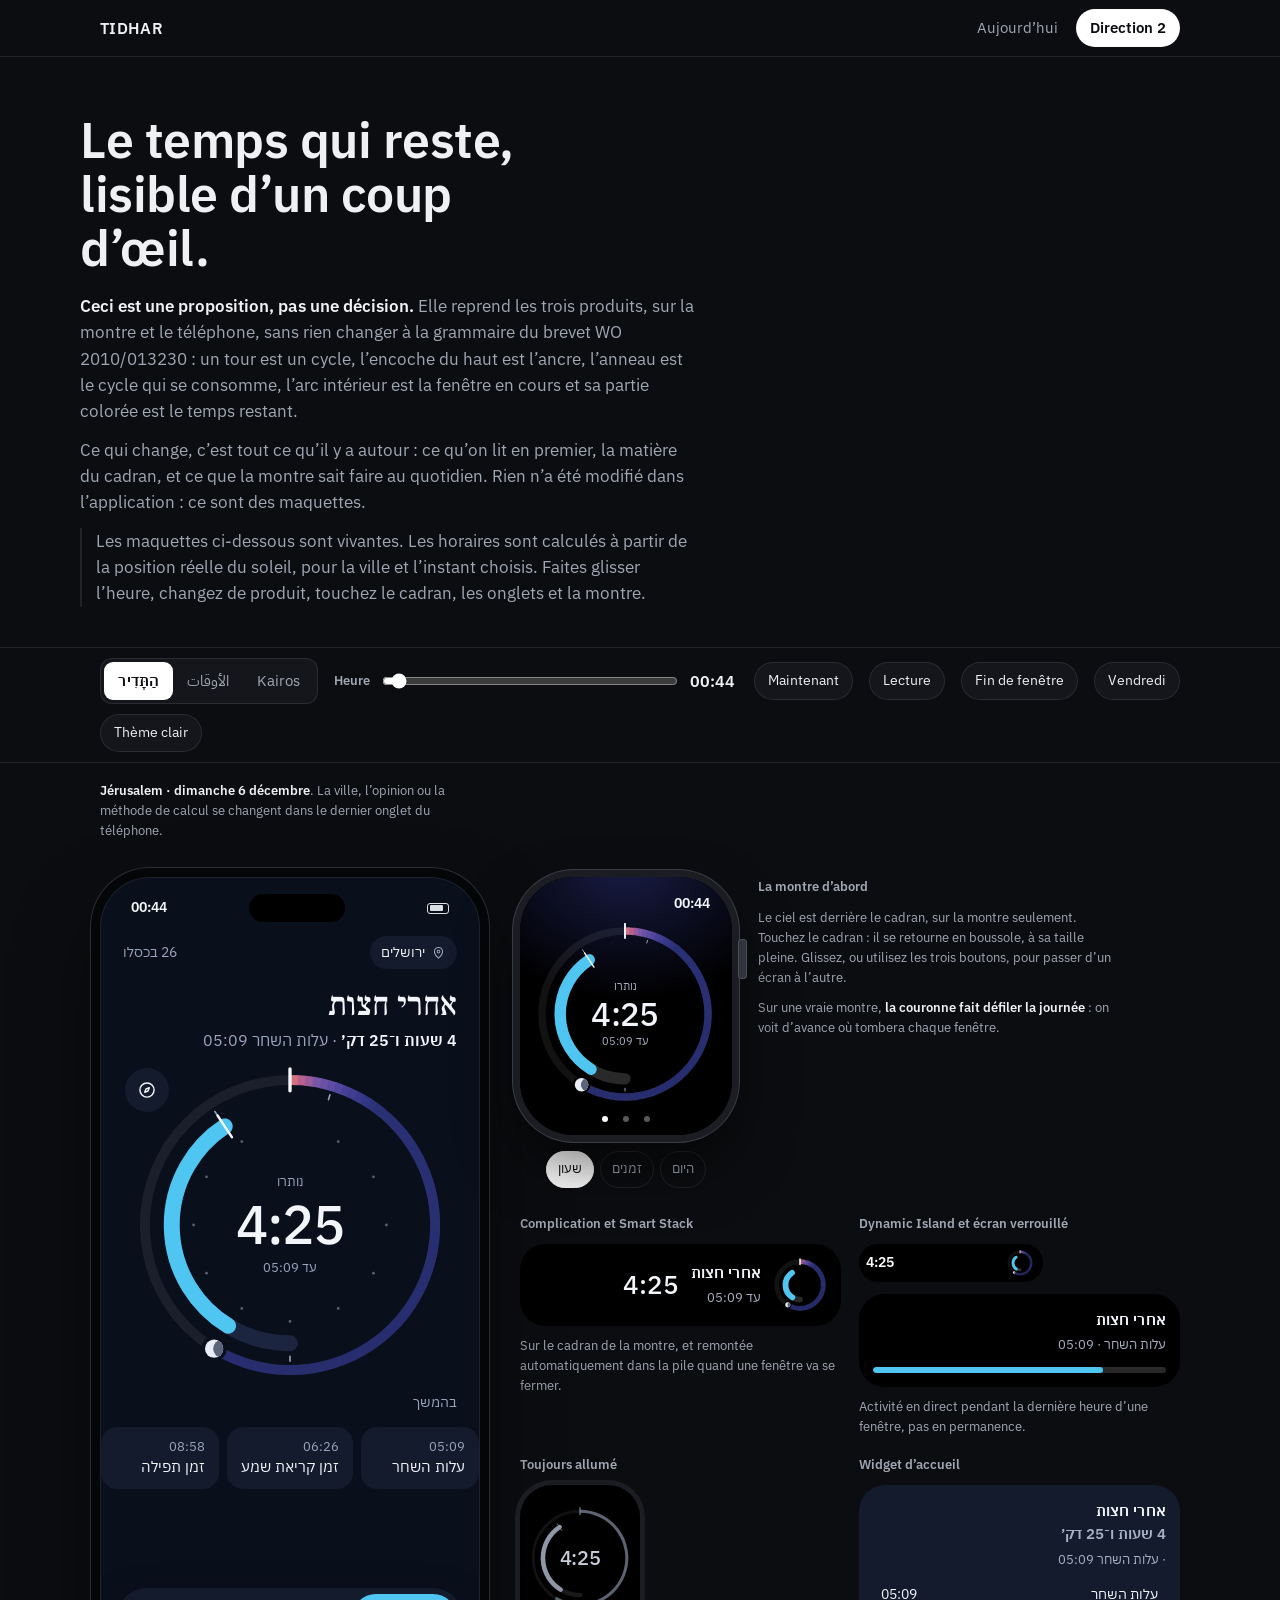
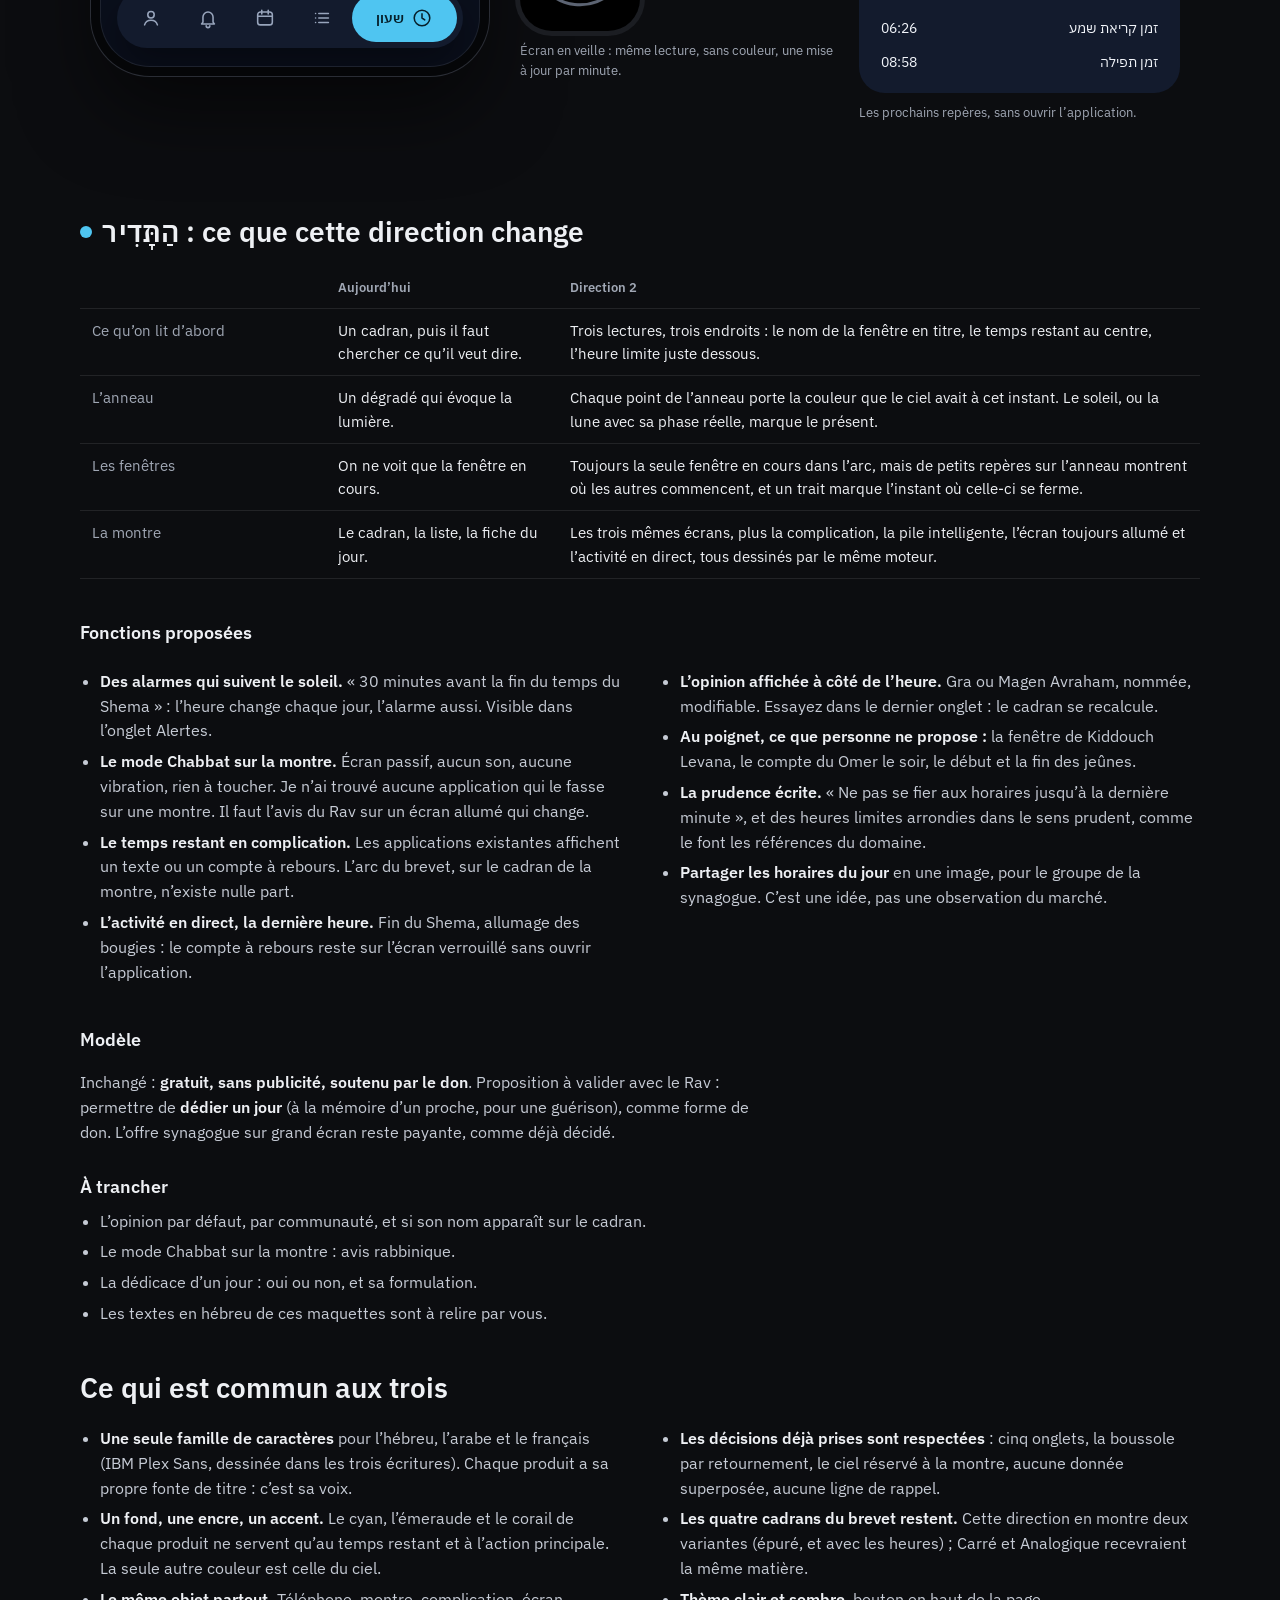
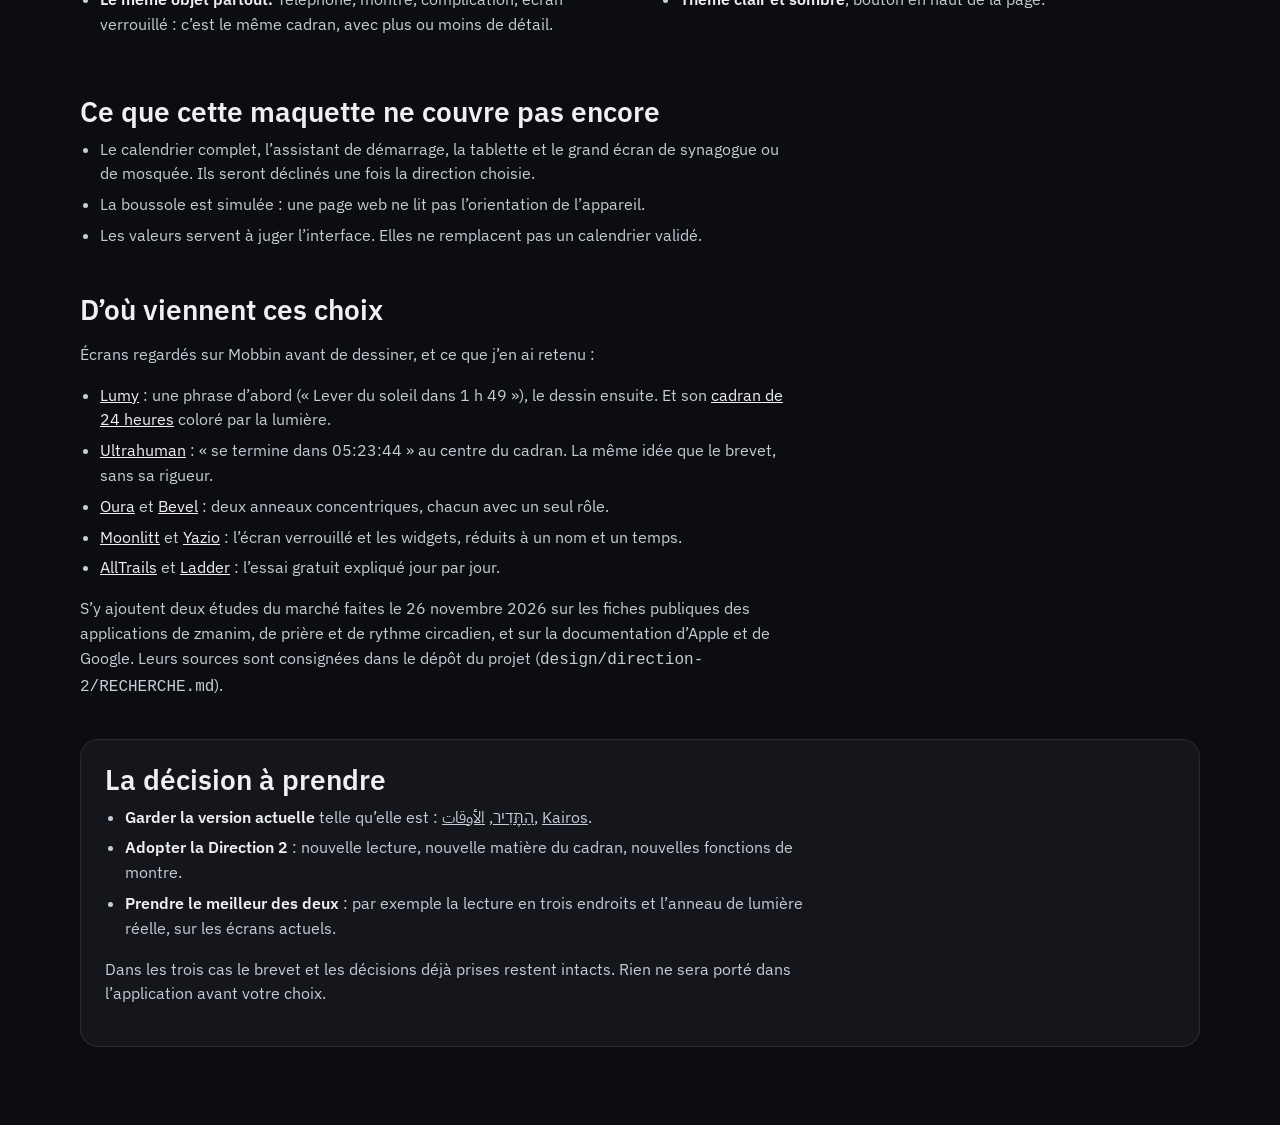
==== direction-2/index.html @ dd1b409a "Vitrine : onglet Direction 2 (proposition, maquettes vivantes) Co-Authored-By: Claude Fable 5.2 <nor" ====
<!doctype html>
<html lang="fr">
<head>
<meta charset="utf-8">
<meta name="viewport" content="width=device-width,initial-scale=1">
<meta name="robots" content="noindex,nofollow">
<title>TIDHAR — Direction 2 (proposition)</title>
<link rel="preconnect" href="https://fonts.googleapis.com">
<link rel="preconnect" href="https://fonts.gstatic.com" crossorigin>
<link href="https://fonts.googleapis.com/css2?family=Frank+Ruhl+Libre:wght@400;500&family=Fraunces:opsz,wght@9..144,500&family=IBM+Plex+Sans:wght@400;500;600&family=IBM+Plex+Sans+Arabic:wght@400;500;600&family=IBM+Plex+Sans+Hebrew:wght@400;500;600&family=Noto+Naskh+Arabic:wght@500;600&display=swap" rel="stylesheet">
<link rel="stylesheet" href="d2.css">
</head>
<body>
<header class="top"><div class="wrap">
  <b>TIDHAR</b>
  <nav class="tabs" aria-label="Sections">
    <a href="../">Aujourd’hui</a>
    <a href="./" aria-current="page">Direction 2</a>
  </nav>
</div></header>

<main>
<section class="intro wrap">
  <h1>Le temps qui reste, lisible d’un coup d’œil.</h1>
  <p><strong>Ceci est une proposition, pas une décision.</strong> Elle reprend les trois produits, sur la montre et le téléphone, sans rien changer à la grammaire du brevet WO 2010/013230 : un tour est un cycle, l’encoche du haut est l’ancre, l’anneau est le cycle qui se consomme, l’arc intérieur est la fenêtre en cours et sa partie colorée est le temps restant.</p>
  <p>Ce qui change, c’est tout ce qu’il y a autour : ce qu’on lit en premier, la matière du cadran, et ce que la montre sait faire au quotidien. Rien n’a été modifié dans l’application : ce sont des maquettes.</p>
  <p class="note">Les maquettes ci-dessous sont vivantes. Les horaires sont calculés à partir de la position réelle du soleil, pour la ville et l’instant choisis. Faites glisser l’heure, changez de produit, touchez le cadran, les onglets et la montre.</p>
</section>

<div class="controls"><div class="wrap">
  <div class="seg" role="group" aria-label="Produit">
    <button data-prod="hatadhar" lang="he">הַתָּדִיר</button>
    <button data-prod="awqat" lang="ar">الأوقات</button>
    <button data-prod="kairos">Kairos</button>
  </div>
  <label class="time"><span class="h-small" style="margin:0">Heure</span><input id="t" type="range" min="0" max="1439" step="1" aria-label="Heure de la journée"><output id="tout" for="t"></output></label>
  <button class="chip" data-go="now">Maintenant</button>
  <button class="chip" data-go="play" aria-pressed="false">Lecture</button>
  <button class="chip" data-go="end">Fin de fenêtre</button>
  <button class="chip" data-go="fri">Vendredi</button>
  <button class="chip" data-go="theme" aria-pressed="false">Thème clair</button>
</div></div>

<section class="wrap">
  <p class="cap" style="margin-top:18px"><b id="cityOut"></b>. La ville, l’opinion ou la méthode de calcul se changent dans le dernier onglet du téléphone.</p>
  <div class="stage p" id="stage" data-p="hatadhar" data-theme="dark">
    <div>
      <div id="phone"></div>
    </div>
    <div class="side">
      <div class="watchrow">
        <div id="watch"></div>
        <div style="flex:1;min-width:220px">
          <p class="h-small">La montre d’abord</p>
          <p class="cap" style="margin-top:0">Le ciel est derrière le cadran, sur la montre seulement. Touchez le cadran : il se retourne en boussole, à sa taille pleine. Glissez, ou utilisez les trois boutons, pour passer d’un écran à l’autre.</p>
          <p class="cap">Sur une vraie montre, <b>la couronne fait défiler la journée</b> : on voit d’avance où tombera chaque fenêtre.</p>
        </div>
      </div>
      <div class="surfaces" id="surfaces"></div>
    </div>
  </div>
</section>

<section class="wrap prose">

  <!-- ===== HaTidhar ===== -->
  <div data-for="hatadhar">
    <h2 class="ptitle"><i style="background:#4FC5F1"></i>הַתָּדִיר : ce que cette direction change</h2>
    <div class="tablewrap"><table class="cmp">
      <tr><th></th><th>Aujourd’hui</th><th>Direction 2</th></tr>
      <tr><td>Ce qu’on lit d’abord</td><td>Un cadran, puis il faut chercher ce qu’il veut dire.</td><td>Trois lectures, trois endroits : le nom de la fenêtre en titre, le temps restant au centre, l’heure limite juste dessous.</td></tr>
      <tr><td>L’anneau</td><td>Un dégradé qui évoque la lumière.</td><td>Chaque point de l’anneau porte la couleur que le ciel avait à cet instant. Le soleil, ou la lune avec sa phase réelle, marque le présent.</td></tr>
      <tr><td>Les fenêtres</td><td>On ne voit que la fenêtre en cours.</td><td>Toujours la seule fenêtre en cours dans l’arc, mais de petits repères sur l’anneau montrent où les autres commencent, et un trait marque l’instant où celle-ci se ferme.</td></tr>
      <tr><td>La montre</td><td>Le cadran, la liste, la fiche du jour.</td><td>Les trois mêmes écrans, plus la complication, la pile intelligente, l’écran toujours allumé et l’activité en direct, tous dessinés par le même moteur.</td></tr>
    </table></div>

    <h3>Fonctions proposées</h3>
    <div class="two">
      <ul>
        <li><b>Des alarmes qui suivent le soleil.</b> « 30 minutes avant la fin du temps du Shema » : l’heure change chaque jour, l’alarme aussi. Visible dans l’onglet Alertes.</li>
        <li><b>Le mode Chabbat sur la montre.</b> Écran passif, aucun son, aucune vibration, rien à toucher. Je n’ai trouvé aucune application qui le fasse sur une montre. Il faut l’avis du Rav sur un écran allumé qui change.</li>
        <li><b>Le temps restant en complication.</b> Les applications existantes affichent un texte ou un compte à rebours. L’arc du brevet, sur le cadran de la montre, n’existe nulle part.</li>
        <li><b>L’activité en direct, la dernière heure.</b> Fin du Shema, allumage des bougies : le compte à rebours reste sur l’écran verrouillé sans ouvrir l’application.</li>
      </ul>
      <ul>
        <li><b>L’opinion affichée à côté de l’heure.</b> Gra ou Magen Avraham, nommée, modifiable. Essayez dans le dernier onglet : le cadran se recalcule.</li>
        <li><b>Au poignet, ce que personne ne propose :</b> la fenêtre de Kiddouch Levana, le compte du Omer le soir, le début et la fin des jeûnes.</li>
        <li><b>La prudence écrite.</b> « Ne pas se fier aux horaires jusqu’à la dernière minute », et des heures limites arrondies dans le sens prudent, comme le font les références du domaine.</li>
        <li><b>Partager les horaires du jour</b> en une image, pour le groupe de la synagogue. C’est une idée, pas une observation du marché.</li>
      </ul>
    </div>
    <h3>Modèle</h3>
    <p>Inchangé : <b>gratuit, sans publicité, soutenu par le don</b>. Proposition à valider avec le Rav : permettre de <b>dédier un jour</b> (à la mémoire d’un proche, pour une guérison), comme forme de don. L’offre synagogue sur grand écran reste payante, comme déjà décidé.</p>
    <h3>À trancher</h3>
    <ul>
      <li>L’opinion par défaut, par communauté, et si son nom apparaît sur le cadran.</li>
      <li>Le mode Chabbat sur la montre : avis rabbinique.</li>
      <li>La dédicace d’un jour : oui ou non, et sa formulation.</li>
      <li>Les textes en hébreu de ces maquettes sont à relire par vous.</li>
    </ul>
  </div>

  <!-- ===== Al-Awqat ===== -->
  <div data-for="awqat" hidden>
    <h2 class="ptitle"><i style="background:#2FBF9B"></i>الأوقات : ce que cette direction change</h2>
    <p>Même cadran, même grammaire. La particularité de ce produit est ailleurs : <b>les horaires ne sont pas les mêmes pour tous les musulmans</b>, et l’application doit le respecter sans jamais donner l’impression de prendre parti.</p>
    <h3>Sunnites et chiites : faut-il s’en occuper ?</h3>
    <p><b>Oui, mais c’est un réglage, pas deux applications.</b> Quatre différences touchent directement le cadran :</p>
    <ul>
      <li><b>Les angles de calcul.</b> L’aube et la nuit sont définies par la hauteur du soleil sous l’horizon, et chaque institution a la sienne (Ligue islamique mondiale, Umm al-Qura, Égypte, Amérique du Nord, Téhéran, Qom…). L’écart peut dépasser vingt minutes.</li>
      <li><b>L’Asr.</b> L’école hanafite le place plus tard que les trois autres écoles sunnites et que l’école jaʿfarite.</li>
      <li><b>Le Maghrib chiite</b> commence quelques minutes après le coucher du soleil, quand la rougeur de l’est a disparu.</li>
      <li><b>Les prières regroupées.</b> Dans la tradition jaʿfarite, Dhuhr et Asr partagent une seule fenêtre, comme Maghrib et Isha. Le cadran doit alors montrer <b>trois fenêtres au lieu de cinq</b>. Essayez : dernier onglet, méthode « الجعفري ».</li>
    </ul>
    <p>L’usage des applications sérieuses est de présenter cela comme une <b>« méthode de calcul » nommée par son institution</b>, jamais comme une étiquette religieuse posée sur l’utilisateur. L’appel à la prière a aussi une formulation différente : le son doit être au choix.</p>
    <h3>Fonctions proposées</h3>
    <div class="two">
      <ul>
        <li><b>L’alerte avant la fin du temps.</b> C’est la valeur du brevet : prévenir quand une prière va sortir de son temps, pas seulement quand elle commence. Je ne l’ai trouvée dans aucune application.</li>
        <li><b>La qibla au retournement du cadran</b>, avec une vibration quand le poignet est dans l’axe.</li>
        <li><b>Le tasbih sur la montre</b> : un appui, une vibration, compteur à 33. Essayez sur le troisième écran de la montre.</li>
        <li><b>« J’ai prié »</b> en un appui, avec un suivi privé et facultatif, et une pause discrète quand la prière n’est pas due.</li>
      </ul>
      <ul>
        <li><b>Le mode Ramadan</b> : fin du souhour et rupture du jeûne en compte à rebours ; l’imsak en option, car il n’est pas reconnu par tous.</li>
        <li><b>Le calendrier hégirien réglable</b> d’un ou deux jours, selon l’observation locale de la lune.</li>
        <li><b>Les chiffres au choix</b> : ١٢٣ ou 123, selon la région.</li>
        <li><b>Couper le son de la prochaine prière</b> d’un geste, pour une réunion.</li>
      </ul>
    </div>
    <h3>Modèle</h3>
    <p><b>L’achat unique à vie, déjà décidé, est le bon choix.</b> Dans ce marché, la publicité près d’un acte de culte est très mal vécue, et les utilisateurs se souviennent de l’affaire de 2020 : une application de prière très connue transmettait la position de ses utilisateurs à un courtier en données. D’où une promesse à écrire en toutes lettres : <b>votre position ne quitte jamais votre téléphone.</b></p>
    <p>Un point à revoir : l’écran de mosquée payant. Le service le plus répandu pour cela est gratuit et se présente comme une œuvre pieuse. Vendre cet écran sera difficile.</p>
    <h3>À trancher</h3>
    <ul>
      <li>Quelle fin montrer pour l’Asr et l’Isha : la fin recommandée, la fin absolue, ou les deux.</li>
      <li>La méthode par défaut de chaque pays, là où les autorités ne sont pas d’accord (France, Malaisie, Indonésie).</li>
      <li><b>Faire relire les réglages par un savant sunnite et un savant chiite</b> avant toute sortie.</li>
      <li>Les textes arabes de ces maquettes sont les miens : ils doivent être relus par une personne dont c’est la langue.</li>
    </ul>
  </div>

  <!-- ===== Kairos ===== -->
  <div data-for="kairos" hidden>
    <h2 class="ptitle"><i style="background:#FF8A5B"></i>Kairos : ce que cette direction change</h2>
    <p>Ici le tour de cadran va <b>du réveil au réveil</b>. L’anneau garde la couleur réelle du ciel : si vous vous levez avant le jour ou veillez tard, l’écart entre votre corps et le soleil se voit immédiatement.</p>
    <div class="two">
      <ul>
        <li><b>Plus de chronotypes à noms d’animaux.</b> Ils n’ont pas de valeur scientifique reconnue. On demande simplement l’heure habituelle du réveil ; tout le cycle en découle.</li>
        <li><b>« Fenêtre de sommeil », pas « mélatonine ».</b> Sans mesure, ce serait une promesse médicale. Kairos donne des repères, pas un diagnostic.</li>
      </ul>
      <ul>
        <li><b>Quatre repères par jour</b> au lieu d’un tableau de bord : la lumière du matin, la dernière caféine, le creux de l’après-midi, les écrans le soir.</li>
        <li><b>Le plan de décalage horaire</b>, vendu au voyage : c’est le modèle que les utilisateurs disent trouver le plus juste chez le concurrent de référence.</li>
      </ul>
    </div>
    <h3>Modèle</h3>
    <p>Inchangé : essai de 7 jours que l’on démarre soi-même, sans reconduction, puis 4,99 € par mois ou 34,99 € par an. Ce prix se situe entre le concurrent le moins cher (environ 20 $ par an) et les plus connus (environ 70 $ par an). Le leader du marché est critiqué pour son abonnement annuel imposé : <b>dire clairement que rien n’est prélevé à la fin de l’essai est un avantage</b>, montré dans le dernier onglet.</p>
    <h3>À trancher</h3>
    <ul>
      <li>Ce qui reste gratuit après l’essai.</li>
      <li>Un tarif « à vie » en plus de l’abonnement.</li>
      <li>La formulation de chaque conseil : aucun mot qui évoque un soin ou une maladie.</li>
    </ul>
  </div>

  <h2>Ce qui est commun aux trois</h2>
  <div class="two">
    <ul>
      <li><b>Une seule famille de caractères</b> pour l’hébreu, l’arabe et le français (IBM Plex Sans, dessinée dans les trois écritures). Chaque produit a sa propre fonte de titre : c’est sa voix.</li>
      <li><b>Un fond, une encre, un accent.</b> Le cyan, l’émeraude et le corail de chaque produit ne servent qu’au temps restant et à l’action principale. La seule autre couleur est celle du ciel.</li>
      <li><b>Le même objet partout.</b> Téléphone, montre, complication, écran verrouillé : c’est le même cadran, avec plus ou moins de détail.</li>
    </ul>
    <ul>
      <li><b>Les décisions déjà prises sont respectées</b> : cinq onglets, la boussole par retournement, le ciel réservé à la montre, aucune donnée superposée, aucune ligne de rappel.</li>
      <li><b>Les quatre cadrans du brevet restent.</b> Cette direction en montre deux variantes (épuré, et avec les heures) ; Carré et Analogique recevraient la même matière.</li>
      <li><b>Thème clair et sombre</b>, bouton en haut de la page.</li>
    </ul>
  </div>

  <h2>Ce que cette maquette ne couvre pas encore</h2>
  <ul>
    <li>Le calendrier complet, l’assistant de démarrage, la tablette et le grand écran de synagogue ou de mosquée. Ils seront déclinés une fois la direction choisie.</li>
    <li>La boussole est simulée : une page web ne lit pas l’orientation de l’appareil.</li>
    <li>Les valeurs servent à juger l’interface. Elles ne remplacent pas un calendrier validé.</li>
  </ul>

  <h2>D’où viennent ces choix</h2>
  <p class="refs">Écrans regardés sur Mobbin avant de dessiner, et ce que j’en ai retenu :</p>
  <ul class="refs">
    <li><a href="https://mobbin.com/screens/e37f48a3-fb38-43c3-86b4-2ba29608408d?utm_source=claude&utm_medium=ai-assistant&utm_source_platform=mcp">Lumy</a> : une phrase d’abord (« Lever du soleil dans 1 h 49 »), le dessin ensuite. Et son <a href="https://mobbin.com/screens/6c285ffd-a76e-4528-a227-7ca21df20cd8?utm_source=claude&utm_medium=ai-assistant&utm_source_platform=mcp">cadran de 24 heures</a> coloré par la lumière.</li>
    <li><a href="https://mobbin.com/screens/1f019d93-6fbe-4045-913a-b7ade4aaa244?utm_source=claude&utm_medium=ai-assistant&utm_source_platform=mcp">Ultrahuman</a> : « se termine dans 05:23:44 » au centre du cadran. La même idée que le brevet, sans sa rigueur.</li>
    <li><a href="https://mobbin.com/screens/bec4df6a-6802-4420-b152-bd41609ca8da?utm_source=claude&utm_medium=ai-assistant&utm_source_platform=mcp">Oura</a> et <a href="https://mobbin.com/screens/623a0ad4-5b2d-4c22-863c-2b62fe74d151?utm_source=claude&utm_medium=ai-assistant&utm_source_platform=mcp">Bevel</a> : deux anneaux concentriques, chacun avec un seul rôle.</li>
    <li><a href="https://mobbin.com/screens/cee3304b-1709-427f-8ac4-7df615080050?utm_source=claude&utm_medium=ai-assistant&utm_source_platform=mcp">Moonlitt</a> et <a href="https://mobbin.com/screens/1ca50d0b-14d0-4d4f-a142-403869ef00ab?utm_source=claude&utm_medium=ai-assistant&utm_source_platform=mcp">Yazio</a> : l’écran verrouillé et les widgets, réduits à un nom et un temps.</li>
    <li><a href="https://mobbin.com/screens/a07ff209-a9e2-4f29-96f3-0b41febcd304?utm_source=claude&utm_medium=ai-assistant&utm_source_platform=mcp">AllTrails</a> et <a href="https://mobbin.com/screens/34684e50-5ba5-4b94-9df3-982c2f589876?utm_source=claude&utm_medium=ai-assistant&utm_source_platform=mcp">Ladder</a> : l’essai gratuit expliqué jour par jour.</li>
  </ul>
  <p>S’y ajoutent deux études du marché faites le 26 novembre 2026 sur les fiches publiques des applications de zmanim, de prière et de rythme circadien, et sur la documentation d’Apple et de Google. Leurs sources sont consignées dans le dépôt du projet (<code>design/direction-2/RECHERCHE.md</code>).</p>

  <div class="decide">
    <h2>La décision à prendre</h2>
    <ul>
      <li><b>Garder la version actuelle</b> telle qu’elle est : <a href="../hatadhar/maquette.html">הַתָּדִיר</a>, <a href="../al-awqat/maquette.html">الأوقات</a>, <a href="../kairos/maquette.html">Kairos</a>.</li>
      <li><b>Adopter la Direction 2</b> : nouvelle lecture, nouvelle matière du cadran, nouvelles fonctions de montre.</li>
      <li><b>Prendre le meilleur des deux</b> : par exemple la lecture en trois endroits et l’anneau de lumière réelle, sur les écrans actuels.</li>
    </ul>
    <p>Dans les trois cas le brevet et les décisions déjà prises restent intacts. Rien ne sera porté dans l’application avant votre choix.</p>
  </div>
</section>
</main>

<script src="engine.js"></script>
<script src="app.js"></script>
</body>
</html>
---- direction-2/d2.css ----
/* TIDHAR — Direction 2. Une famille, trois produits : même grammaire, même système,
   seuls changent l'accent, le fond et la fonte du titre. */
:root{
  --page:#0C0D10;--page-2:#14161B;--page-line:rgba(255,255,255,.09);--page-ink:#EEF0F4;--page-mute:#A0A7B4;
  --ui:"IBM Plex Sans","IBM Plex Sans Hebrew","IBM Plex Sans Arabic",-apple-system,system-ui,"Segoe UI",sans-serif;
  --ease:cubic-bezier(.16,1,.3,1);
}
*{box-sizing:border-box}
html{-webkit-text-size-adjust:100%}
body{margin:0;background:var(--page);color:var(--page-ink);font:16px/1.55 var(--ui);overflow-x:clip}
a{color:inherit}
button{font:inherit;color:inherit;background:none;border:0;padding:0;cursor:pointer}
:focus-visible{outline:2px solid #fff;outline-offset:2px;border-radius:6px}
.wrap{max-width:1120px;margin:0 auto;padding:0 20px}

/* ---------- page ---------- */
.top{position:sticky;top:0;z-index:30;background:var(--page);border-bottom:1px solid var(--page-line)}
.top .wrap{display:flex;align-items:center;gap:18px;height:56px}
.top b{font-weight:600;letter-spacing:.02em}
.tabs{display:flex;gap:4px;margin-inline-start:auto}
.tabs a{padding:8px 14px;border-radius:99px;text-decoration:none;color:var(--page-mute);font-size:14.5px;white-space:nowrap}
.tabs a[aria-current]{background:#fff;color:#0C0D10;font-weight:600}
.intro{padding:56px 0 28px}
.intro h1{font-size:clamp(30px,4.6vw,50px);line-height:1.08;font-weight:600;letter-spacing:-.01em;margin:0 0 18px;max-width:17ch}
.intro p{max-width:62ch;margin:0 0 12px;color:var(--page-mute);font-size:17px}
.intro p strong{color:var(--page-ink);font-weight:600}
.note{font-size:14px;color:var(--page-mute);border-inline-start:2px solid var(--page-line);padding-inline-start:14px;max-width:70ch}

.controls{position:sticky;top:56px;z-index:20;background:var(--page);border-block:1px solid var(--page-line);padding:10px 0}
.controls .wrap{display:flex;flex-wrap:wrap;align-items:center;gap:10px 16px}
.seg{display:inline-flex;background:var(--page-2);border:1px solid var(--page-line);border-radius:12px;padding:3px}
.seg button{padding:8px 14px;border-radius:9px;font-size:14.5px;color:var(--page-mute);min-height:38px}
.seg button[aria-pressed=true]{background:#fff;color:#0C0D10;font-weight:600}
.time{display:flex;align-items:center;gap:10px;flex:1 1 320px;min-width:0}
.time input[type=range]{flex:1;min-width:0;accent-color:#fff;height:28px}
.time output{font-variant-numeric:tabular-nums;font-weight:600;min-width:48px}
.chip{border:1px solid var(--page-line);background:var(--page-2);border-radius:99px;padding:7px 13px;font-size:14px;min-height:36px;white-space:nowrap}
.chip[aria-pressed=true]{background:#fff;color:#0C0D10;border-color:#fff}
select.chip{appearance:none;color:var(--page-ink);font:inherit;font-size:14px;padding-inline-end:28px;background-image:linear-gradient(45deg,transparent 50%,#A0A7B4 50%),linear-gradient(135deg,#A0A7B4 50%,transparent 50%);background-position:calc(100% - 15px) 55%,calc(100% - 10px) 55%;background-size:5px 5px;background-repeat:no-repeat}

.stage{display:grid;grid-template-columns:minmax(0,380px) minmax(0,1fr);gap:40px;padding:36px 0 20px;align-items:start}
.side{display:grid;gap:26px;min-width:0}
.cap{font-size:13px;color:var(--page-mute);margin:10px 0 0;max-width:46ch}
.cap b{color:var(--page-ink);font-weight:600}
.watchrow{display:flex;flex-wrap:wrap;gap:26px;align-items:flex-start}
.surfaces{display:grid;grid-template-columns:repeat(auto-fit,minmax(210px,1fr));gap:18px}
.surface h3,.h-small{font-size:13px;font-weight:600;color:var(--page-mute);margin:0 0 10px}
@media (max-width:860px){.stage{grid-template-columns:minmax(0,1fr);gap:30px}.phone{margin-inline:auto}.controls{position:static}}

.prose{padding:26px 0 10px}
.prose h2{font-size:28px;line-height:1.15;font-weight:600;margin:46px 0 8px}
.prose h3{font-size:18px;font-weight:600;margin:28px 0 8px}
.prose p,.prose li{color:#C6CBD5;max-width:70ch}
.prose ul{padding-inline-start:20px;margin:8px 0}
.prose li{margin:6px 0}
.prose li b,.prose p b{color:var(--page-ink);font-weight:600}
.two{display:grid;grid-template-columns:repeat(2,minmax(0,1fr));gap:8px 40px}
@media (max-width:760px){.two{grid-template-columns:minmax(0,1fr)}}
.ptitle{display:flex;align-items:center;gap:10px}
.ptitle i{width:12px;height:12px;border-radius:99px;flex:none}
table.cmp{width:100%;border-collapse:collapse;margin:12px 0;font-size:15px}
table.cmp th,table.cmp td{text-align:start;vertical-align:top;padding:10px 12px;border-bottom:1px solid var(--page-line)}
table.cmp th{color:var(--page-mute);font-weight:600;font-size:13px}
table.cmp td:first-child{color:var(--page-mute);width:22%}
.tablewrap{overflow-x:auto}
.decide{background:var(--page-2);border:1px solid var(--page-line);border-radius:18px;padding:24px;margin:40px 0 70px}
.decide h2{margin-top:0}
.refs a{color:var(--page-ink)}

/* ---------- le produit : jetons ---------- */
.p,.wscr,.sfc,.island,.aod{--track:rgba(255,255,255,.07)}
.p[data-theme=light]{--track:rgba(20,26,36,.08)}
.p{--g:#0A0F1C;--s:#131B2D;--s2:#1B2540;--ink:#F2F5FA;--mute:#98A5BC;--line:rgba(255,255,255,.08);--acc:#4FC5F1;--on:#06202B;
   --title:"Frank Ruhl Libre","IBM Plex Sans Hebrew",serif;color:var(--ink);font-family:var(--ui)}
.p[data-p=awqat]{--g:#07130F;--s:#0F201A;--s2:#173027;--mute:#93AAA0;--acc:#2FBF9B;--on:#04211A;--title:"Noto Naskh Arabic","IBM Plex Sans Arabic",serif}
.p[data-p=kairos]{--g:#13100E;--s:#201A16;--s2:#2E251F;--mute:#B0A397;--acc:#FF8A5B;--on:#2A1206;--title:"Fraunces",Georgia,serif}
.p[data-theme=light]{--g:#F4F1EA;--s:#FFFFFF;--s2:#ECE7DC;--ink:#141A24;--mute:#586273;--line:rgba(20,26,36,.10)}
.p[data-theme=light][data-p=hatadhar]{--acc:#0E86B4;--on:#fff}
.p[data-theme=light][data-p=awqat]{--acc:#12806A;--on:#fff}
.p[data-theme=light][data-p=kairos]{--acc:#C2501F;--on:#fff}

/* ---------- téléphone ---------- */
.phone{width:min(380px,100%);aspect-ratio:380/790;background:var(--g);border-radius:50px;border:1px solid var(--line);
  box-shadow:0 0 0 9px #050608,0 0 0 10px #2A2D35,0 40px 80px rgba(0,0,0,.55);position:relative;overflow:hidden;display:flex;flex-direction:column;container-type:inline-size}
.sb{display:flex;justify-content:space-between;align-items:center;padding:16px 30px 0;font-size:14px;font-weight:600;font-variant-numeric:tabular-nums;direction:ltr;flex:none}
.sb i{width:96px;height:28px;border-radius:99px;background:#000;display:block}
.sb span:last-child{display:flex;gap:5px;align-items:center}
.sb span:last-child b{width:22px;height:11px;border-radius:3px;border:1.5px solid currentColor;opacity:.9;position:relative}
.sb span:last-child b::after{content:"";position:absolute;inset:1.5px;right:5px;background:currentColor;border-radius:1px}
.scr{flex:1;min-height:0;overflow-y:auto;padding:14px 22px 104px;scrollbar-width:none}
.scr::-webkit-scrollbar{display:none}
.row{display:flex;align-items:center;gap:10px}
.between{justify-content:space-between}
.meta{font-size:13.5px;color:var(--mute)}
.pill{display:inline-flex;align-items:center;gap:6px;padding:6px 11px;border-radius:99px;background:var(--s);font-size:13.5px;min-height:32px}
.pill svg{width:15px;height:15px;color:var(--mute)}
.ttl{font-family:var(--title);font-weight:500;font-size:33px;line-height:1.12;margin:18px 0 4px;text-wrap:balance}
.p[data-p=awqat] .ttl{font-weight:600;font-size:36px;line-height:1.3}
.sub{font-size:15.5px;color:var(--mute);margin:0}
.sub b{color:var(--ink);font-weight:600;font-variant-numeric:tabular-nums}

/* le cadran */
.dialbox{position:relative;width:min(100%,318px);margin:14px auto 6px;aspect-ratio:1;perspective:900px}
.flip{position:absolute;inset:0;transform-style:preserve-3d;transition:transform .6s var(--ease)}
.dialbox[data-side=back] .flip{transform:rotateY(180deg)}
.face{position:absolute;inset:0;backface-visibility:hidden;-webkit-backface-visibility:hidden}
.face.back{transform:rotateY(180deg)}
.dial{display:block;width:100%;height:100%}
.dialbtn{display:block;width:100%;height:100%;border-radius:50%}
.center{position:absolute;inset:0;display:grid;place-content:center;text-align:center;pointer-events:none;direction:ltr}
.center small{display:block;font-size:13px;color:var(--mute)}
.center strong{display:block;font-size:54px;line-height:1;font-weight:500;font-variant-numeric:tabular-nums;letter-spacing:-.02em;margin:5px 0 7px}
.center strong sup{font-size:.36em;font-weight:500;color:var(--mute);vertical-align:.95em;margin-inline-start:3px;letter-spacing:0}
.urgent .center strong{color:var(--acc)}
.fbtn{position:absolute;inset-inline-end:2px;top:2px;width:44px;height:44px;border-radius:50%;background:var(--s);display:grid;place-items:center;z-index:2}
.fbtn svg{width:20px;height:20px}
@media (prefers-reduced-motion:reduce){.flip{transition:none}}

.next{display:flex;gap:8px;overflow-x:auto;margin:14px -22px 0;padding:0 22px 4px;scrollbar-width:none;scroll-snap-type:x proximity}
.next::-webkit-scrollbar{display:none}
.next div{flex:none;scroll-snap-align:start;background:var(--s);border-radius:16px;padding:10px 14px;min-width:118px}
.next small{display:block;font-size:12.5px;color:var(--mute)}
.next b{font-weight:600;font-size:15px;font-variant-numeric:tabular-nums}
.next span{display:block;font-size:14.5px;white-space:nowrap}

/* barre d'onglets */
.tb{position:absolute;inset-inline:16px;bottom:18px;display:flex;justify-content:space-between;gap:2px;background:var(--s);border-radius:99px;padding:6px;box-shadow:0 18px 40px rgba(0,0,0,.42)}
.tb button{flex:1;display:flex;align-items:center;justify-content:center;gap:7px;min-height:48px;border-radius:99px;color:var(--mute);font-size:13.5px;font-weight:600;min-width:0}
.tb button svg{width:22px;height:22px;flex:none}
.tb button span{display:none}
.tb button[aria-selected=true]{background:var(--acc);color:var(--on);flex:1.9}
.tb button[aria-selected=true] span{display:inline;white-space:nowrap}

/* listes */
.h1{font-family:var(--title);font-weight:500;font-size:27px;margin:14px 0 2px}
.p[data-p=awqat] .h1{font-weight:600}
.list{margin:14px 0 0;padding:0;list-style:none}
.list li{display:flex;justify-content:space-between;align-items:center;gap:12px;padding:13px 2px;border-bottom:1px solid var(--line);font-size:16px}
.list li time{font-variant-numeric:tabular-nums;font-weight:600;direction:ltr}
.list li.past{color:var(--mute)}
.list li.past time{font-weight:400}
.list li.cur{background:var(--s);border-radius:16px;border:0;padding:14px;margin:6px -12px;display:block}
.list li.cur .row{justify-content:space-between}
.bar{height:6px;border-radius:9px;background:var(--s2);margin-top:11px;overflow:hidden}
.bar i{display:block;height:100%;background:var(--acc);border-radius:9px;margin-inline-start:auto}
.daynav{display:flex;align-items:center;justify-content:space-between;margin-top:6px}
.daynav button{width:44px;height:44px;border-radius:50%;background:var(--s);display:grid;place-items:center}
.daynav svg{width:18px;height:18px}
[dir=rtl] .mir{transform:scaleX(-1)}
.card{background:var(--s);border-radius:18px;padding:16px;margin-top:14px}
.card h4{margin:0 0 4px;font-size:15.5px;font-weight:600}
.card p{margin:0;font-size:14px;color:var(--mute)}
.sw{flex:none;width:50px;height:30px;border-radius:99px;background:var(--s2);position:relative;transition:background .15s}
.sw::after{content:"";position:absolute;top:3px;inset-inline-start:3px;width:24px;height:24px;border-radius:50%;background:var(--ink);transition:transform .2s var(--ease)}
.sw[aria-checked=true]{background:var(--acc)}
.sw[aria-checked=true]::after{transform:translateX(20px);background:var(--on)}
[dir=rtl] .sw[aria-checked=true]::after{transform:translateX(-20px)}
.al{display:flex;align-items:center;justify-content:space-between;gap:14px;padding:14px 2px;border-bottom:1px solid var(--line)}
.al b{display:block;font-weight:600;font-size:16px}
.al small{font-size:13.5px;color:var(--mute)}
.choice{display:flex;flex-wrap:wrap;gap:8px;margin-top:10px}
.choice button{padding:9px 13px;border-radius:12px;background:var(--s2);font-size:14px;min-height:40px}
.choice button[aria-pressed=true]{background:var(--acc);color:var(--on);font-weight:600}
.lbl{font-size:13.5px;color:var(--mute);margin:20px 0 0}
.cta{display:block;width:100%;text-align:center;background:var(--acc);color:var(--on);font-weight:600;border-radius:14px;padding:13px;margin-top:12px;min-height:48px}
.steps{list-style:none;margin:10px 0 0;padding:0}
.steps li{position:relative;padding-inline-start:26px;padding-bottom:12px;font-size:14.5px}
.steps li::before{content:"";position:absolute;inset-inline-start:4px;top:6px;width:9px;height:9px;border-radius:50%;background:var(--acc)}
.steps li::after{content:"";position:absolute;inset-inline-start:8px;top:17px;bottom:-4px;width:1px;background:var(--line)}
.steps li:last-child::after{display:none}
.steps small{display:block;color:var(--mute);font-size:13px}
.wk{display:grid;gap:6px;margin-top:14px}
.wk button{display:flex;align-items:center;gap:12px;background:var(--s);border-radius:14px;padding:11px 14px;text-align:start;min-height:56px}
.wk button[aria-current]{outline:2px solid var(--acc)}
.wk .d{width:38px;text-align:center;flex:none}
.wk .d b{display:block;font-size:19px;font-weight:600;line-height:1.1;font-variant-numeric:tabular-nums}
.wk .d small,.wk small{font-size:12.5px;color:var(--mute)}
.wk .m{flex:1;min-width:0}
.wk .m span{display:block;font-size:15px}
.wk time{font-variant-numeric:tabular-nums;font-weight:600;direction:ltr}

/* boussole (dos du cadran) */
.cmp-c{position:absolute;inset:0;display:grid;place-content:center;text-align:center;pointer-events:none}
.cmp-c strong{font-size:38px;font-weight:500;font-variant-numeric:tabular-nums;direction:ltr;display:block;line-height:1}
.cmp-c small{font-size:13px;color:var(--mute);display:block;margin-top:6px}
.needle{transform-origin:160px 160px;transition:transform .9s var(--ease)}

/* ---------- montre ---------- */
.watch{width:212px;flex:none}
.wcase{position:relative;width:212px;height:258px;border-radius:54px;background:#000;box-shadow:0 0 0 7px #1B1D22,0 0 0 8px #3A3D45,0 30px 60px rgba(0,0,0,.55)}
.wcase::after{content:"";position:absolute;right:-15px;top:62px;width:9px;height:40px;border-radius:4px;background:#30333B;box-shadow:inset 0 0 0 1px #4A4E57}
.wscr{position:absolute;inset:0;border-radius:54px;overflow:hidden;color:#F2F5FA;--ink:#F2F5FA;--mute:#A7B1C4;--s:rgba(255,255,255,.10);--s2:rgba(255,255,255,.16);--line:rgba(255,255,255,.10);--g:#000}
.wsky{position:absolute;inset:0}
.wpage{position:absolute;inset:0;padding:16px 16px 22px;display:flex;flex-direction:column}
.wtime{font-size:13.5px;font-weight:600;font-variant-numeric:tabular-nums;text-align:end;direction:ltr;padding-inline-end:6px;flex:none}
.wdial{position:relative;flex:1;min-height:0;display:grid;place-items:center}
.wdial .dialbox{width:182px;margin:0}
.wdial .center strong{font-size:33px;margin:2px 0 3px}
.wdial .center small{font-size:11px}
.wttl{font-family:var(--title);font-size:17px;font-weight:500;line-height:1.15;margin:2px 0 6px}
.wl{list-style:none;margin:0;padding:0;font-size:14px}
.wl li{display:flex;justify-content:space-between;padding:6px 8px;border-radius:10px}
.wl li.cur{background:var(--s2)}
.wl li.past{color:var(--mute)}
.wl time{font-variant-numeric:tabular-nums;direction:ltr}
.wdots{position:absolute;bottom:8px;inset-inline:0;display:flex;justify-content:center;gap:5px}
.wdots button{width:16px;height:16px;display:grid;place-items:center}
.wdots i{width:6px;height:6px;border-radius:50%;background:rgba(255,255,255,.35)}
.wdots [aria-selected=true] i{background:#fff}
.wbig{font-size:44px;font-weight:500;font-variant-numeric:tabular-nums;line-height:1;text-align:center}
.wtap{flex:1;display:grid;place-content:center;text-align:center;border-radius:28px;background:var(--s);width:100%}
.wnav{display:flex;gap:6px;margin-top:16px;justify-content:center}
.wnav button{font-size:13px;padding:7px 11px;border-radius:99px;border:1px solid var(--page-line);color:var(--page-mute);min-height:34px}
.wnav button[aria-pressed=true]{background:#fff;color:#0C0D10;border-color:#fff}

/* ---------- autres surfaces ---------- */
.sfc{background:#000;border-radius:26px;padding:14px;color:#F2F5FA;--ink:#F2F5FA;--mute:#A7B1C4;--s2:rgba(255,255,255,.16);--line:rgba(255,255,255,.1);--g:#000}
.sfc.wd{background:var(--s);color:var(--ink);--g:var(--s)}
.sfc .row{gap:12px}
.sfc .mini{width:54px;height:54px;flex:none;position:relative}
.sfc b{font-weight:600;font-size:15px;display:block}
.sfc small{color:var(--mute);font-size:13px}
.sfc .big{font-size:26px;font-weight:500;font-variant-numeric:tabular-nums;direction:ltr;margin-inline-start:auto}
.island{background:#000;border-radius:99px;height:38px;width:184px;display:flex;align-items:center;justify-content:space-between;padding:0 10px 0 7px;color:#fff;font-size:14px;font-weight:600;font-variant-numeric:tabular-nums;margin-bottom:12px;--ink:#fff;--mute:#aaa;--s2:rgba(255,255,255,.2);--g:#000}
.island .mini{width:26px;height:26px}
.aod{width:120px;height:146px;border-radius:32px;background:#000;display:grid;place-items:center;box-shadow:0 0 0 5px #1B1D22;--ink:#8E97A8;--mute:#5C6473;--s2:rgba(255,255,255,.1);--g:#000;position:relative}
.aod .dialbox{width:104px;margin:0}
.aod .center strong{font-size:20px;color:#C9CFDA;margin:0}

.wscr .cmp-c strong{font-size:27px}
.wscr .cmp-c small{font-size:12px;margin-top:3px}
.wscr .cmp-c small[data-t=sim]{display:none}
.cmp-c small[data-t=target]{color:var(--ink);font-size:15px}
sup{unicode-bidi:isolate}
.p[data-theme=light] .sfc.wd{--ink:#141A24;--mute:#586273;--s2:#ECE7DC;--line:rgba(20,26,36,.1);color:#141A24}
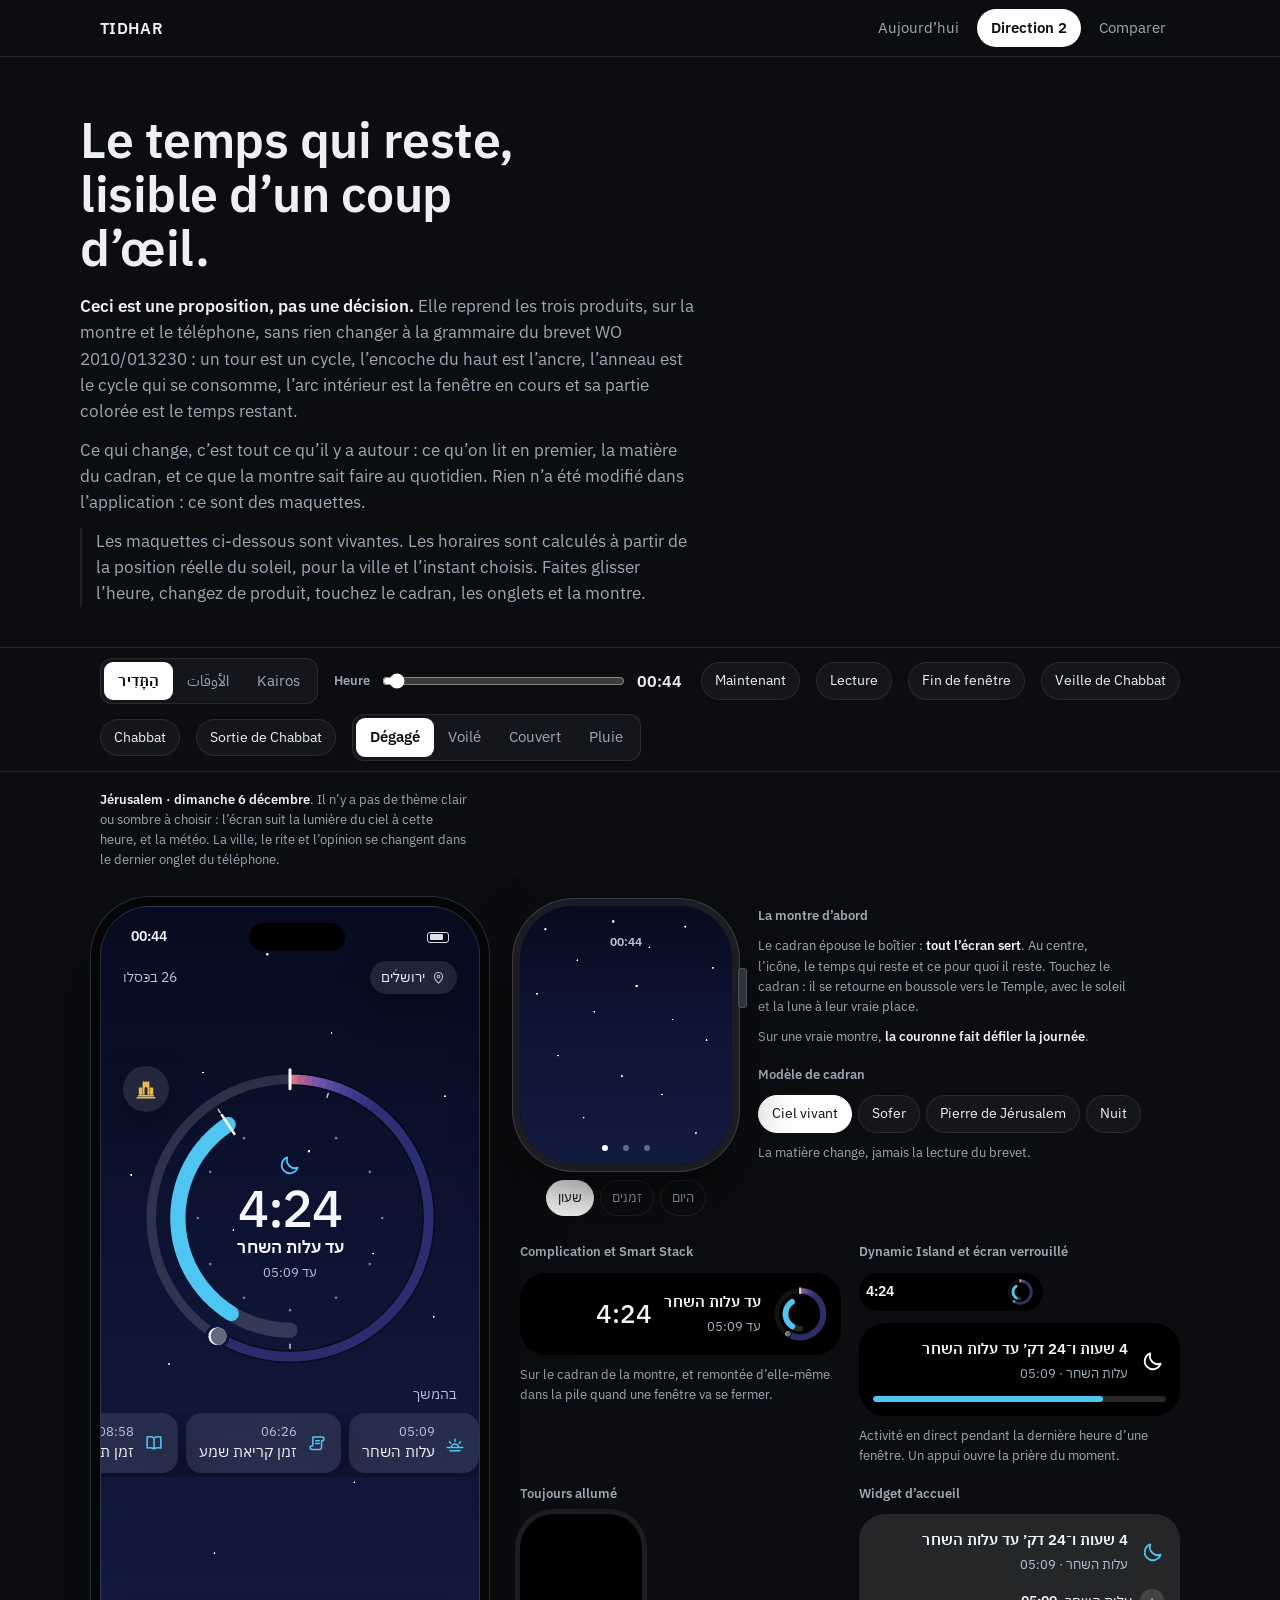
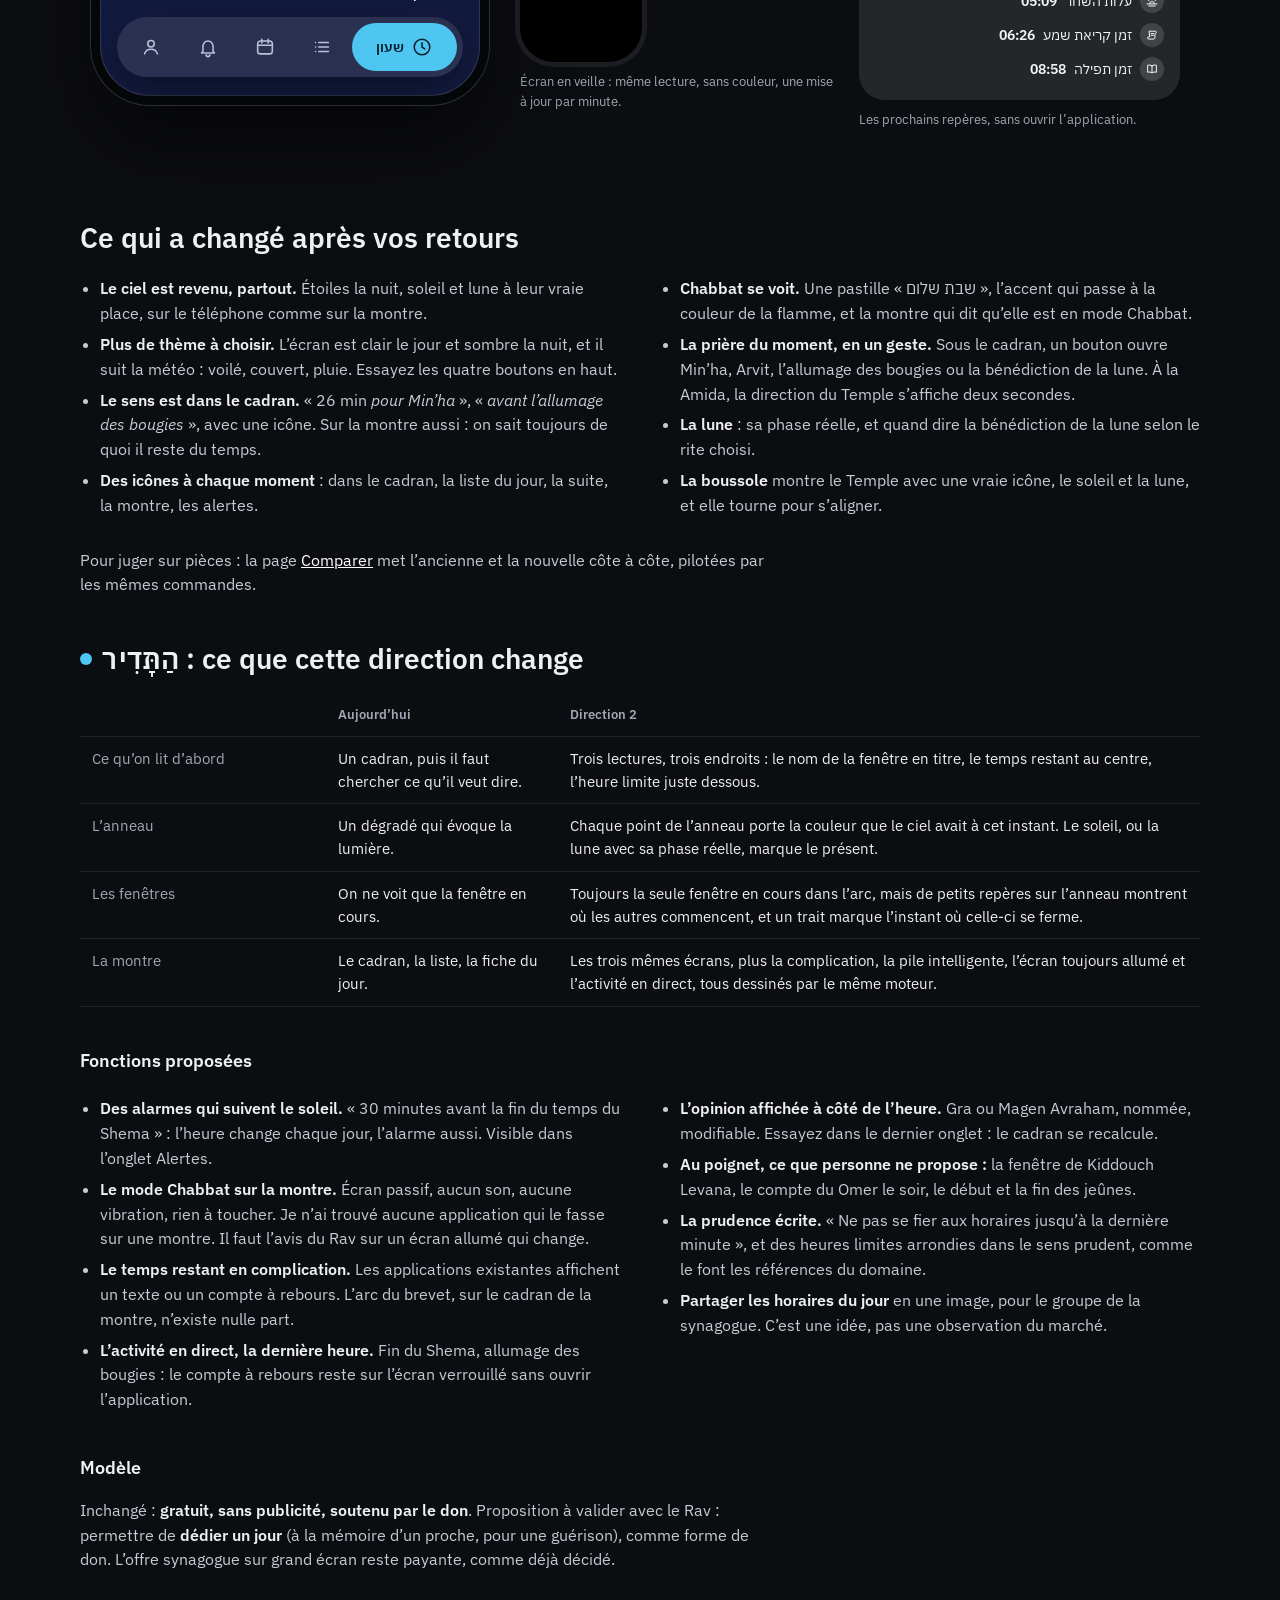
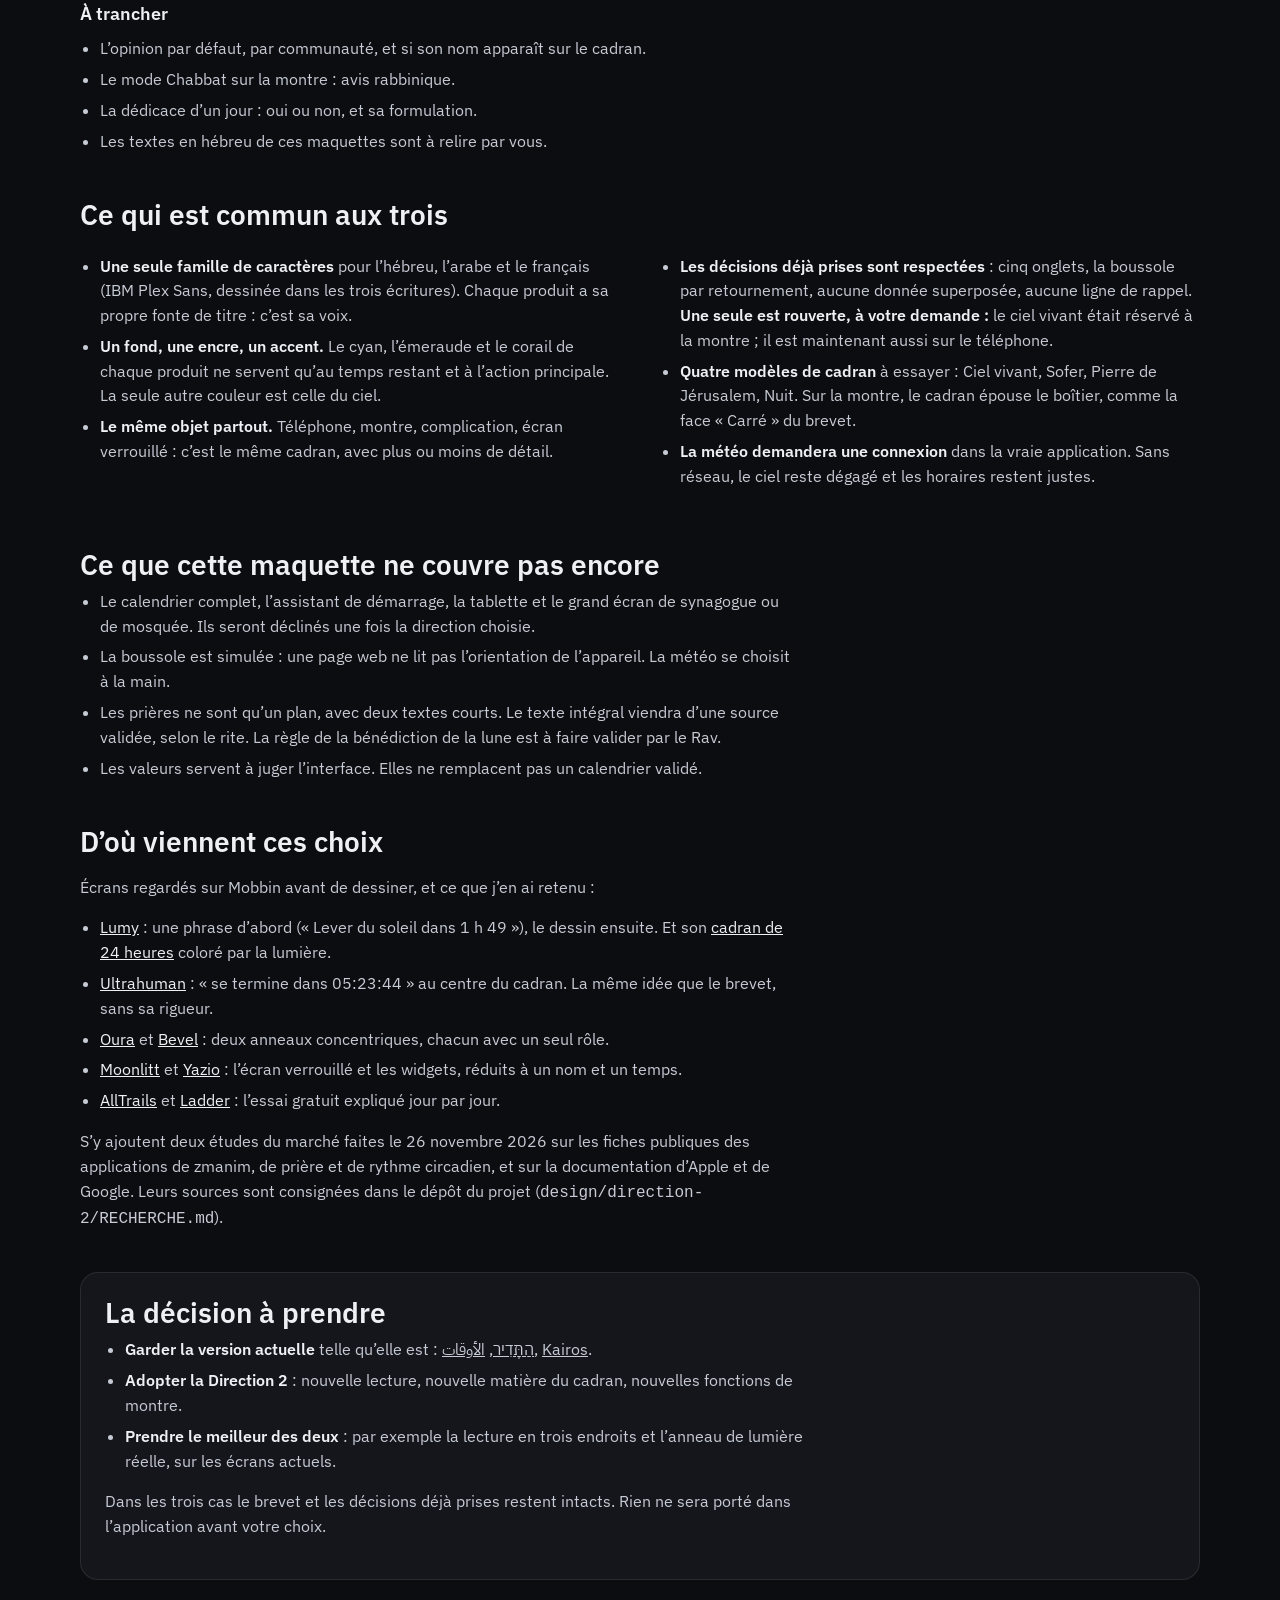
==== commit ea6067b5: "Vitrine : Direction 2 iteration 2 (ciel vivant, icones, montre plein ecran) et page Comparer Co-Auth" ====
--- a/direction-2/index.html
+++ b/direction-2/index.html
@@ -16,6 +16,7 @@
   <nav class="tabs" aria-label="Sections">
     <a href="../">Aujourd’hui</a>
     <a href="./" aria-current="page">Direction 2</a>
+    <a href="comparer.html">Comparer</a>
   </nav>
 </div></header>
 
@@ -37,12 +38,17 @@
   <button class="chip" data-go="now">Maintenant</button>
   <button class="chip" data-go="play" aria-pressed="false">Lecture</button>
   <button class="chip" data-go="end">Fin de fenêtre</button>
-  <button class="chip" data-go="fri">Vendredi</button>
-  <button class="chip" data-go="theme" aria-pressed="false">Thème clair</button>
+  <button class="chip" data-go="erev" data-for="hatadhar">Veille de Chabbat</button>
+  <button class="chip" data-go="shab" data-for="hatadhar">Chabbat</button>
+  <button class="chip" data-go="motz" data-for="hatadhar">Sortie de Chabbat</button>
+  <button class="chip" data-go="erev" data-for="awqat">Vendredi</button>
+  <div class="seg" role="group" aria-label="Météo">
+    <button data-wx="0">Dégagé</button><button data-wx="0.45">Voilé</button><button data-wx="0.9">Couvert</button><button data-wx="rain">Pluie</button>
+  </div>
 </div></div>
 
 <section class="wrap">
-  <p class="cap" style="margin-top:18px"><b id="cityOut"></b>. La ville, l’opinion ou la méthode de calcul se changent dans le dernier onglet du téléphone.</p>
+  <p class="cap capline" style="margin-top:18px"><b id="cityOut"></b>. Il n’y a pas de thème clair ou sombre à choisir : l’écran suit la lumière du ciel à cette heure, et la météo. La ville, le rite et l’opinion se changent dans le dernier onglet du téléphone.</p>
   <div class="stage p" id="stage" data-p="hatadhar" data-theme="dark">
     <div>
       <div id="phone"></div>
@@ -50,10 +56,13 @@
     <div class="side">
       <div class="watchrow">
         <div id="watch"></div>
-        <div style="flex:1;min-width:220px">
+        <div class="watchtext" style="flex:1;min-width:220px">
           <p class="h-small">La montre d’abord</p>
-          <p class="cap" style="margin-top:0">Le ciel est derrière le cadran, sur la montre seulement. Touchez le cadran : il se retourne en boussole, à sa taille pleine. Glissez, ou utilisez les trois boutons, pour passer d’un écran à l’autre.</p>
-          <p class="cap">Sur une vraie montre, <b>la couronne fait défiler la journée</b> : on voit d’avance où tombera chaque fenêtre.</p>
+          <p class="cap" style="margin-top:0">Le cadran épouse le boîtier : <b>tout l’écran sert</b>. Au centre, l’icône, le temps qui reste et ce pour quoi il reste. Touchez le cadran : il se retourne en boussole vers le Temple, avec le soleil et la lune à leur vraie place.</p>
+          <p class="cap">Sur une vraie montre, <b>la couronne fait défiler la journée</b>.</p>
+          <p class="h-small" style="margin-top:18px">Modèle de cadran</p>
+          <div class="faces"><button class="chip" data-face="sky">Ciel vivant</button><button class="chip" data-face="sofer">Sofer</button><button class="chip" data-face="even">Pierre de Jérusalem</button><button class="chip" data-face="layla">Nuit</button></div>
+          <p class="cap">La matière change, jamais la lecture du brevet.</p>
         </div>
       </div>
       <div class="surfaces" id="surfaces"></div>
@@ -62,6 +71,22 @@
 </section>
 
 <section class="wrap prose">
+  <h2>Ce qui a changé après vos retours</h2>
+  <div class="two">
+    <ul>
+      <li><b>Le ciel est revenu, partout.</b> Étoiles la nuit, soleil et lune à leur vraie place, sur le téléphone comme sur la montre.</li>
+      <li><b>Plus de thème à choisir.</b> L’écran est clair le jour et sombre la nuit, et il suit la météo : voilé, couvert, pluie. Essayez les quatre boutons en haut.</li>
+      <li><b>Le sens est dans le cadran.</b> « 26 min <i>pour Min’ha</i> », « <i>avant l’allumage des bougies</i> », avec une icône. Sur la montre aussi : on sait toujours de quoi il reste du temps.</li>
+      <li><b>Des icônes à chaque moment</b> : dans le cadran, la liste du jour, la suite, la montre, les alertes.</li>
+    </ul>
+    <ul>
+      <li><b>Chabbat se voit.</b> Une pastille « שבת שלום », l’accent qui passe à la couleur de la flamme, et la montre qui dit qu’elle est en mode Chabbat.</li>
+      <li><b>La prière du moment, en un geste.</b> Sous le cadran, un bouton ouvre Min’ha, Arvit, l’allumage des bougies ou la bénédiction de la lune. À la Amida, la direction du Temple s’affiche deux secondes.</li>
+      <li><b>La lune</b> : sa phase réelle, et quand dire la bénédiction de la lune selon le rite choisi.</li>
+      <li><b>La boussole</b> montre le Temple avec une vraie icône, le soleil et la lune, et elle tourne pour s’aligner.</li>
+    </ul>
+  </div>
+  <p>Pour juger sur pièces : la page <a href="comparer.html" style="color:#fff">Comparer</a> met l’ancienne et la nouvelle côte à côte, pilotées par les mêmes commandes.</p>
 
   <!-- ===== HaTidhar ===== -->
   <div data-for="hatadhar">
@@ -172,16 +197,17 @@
       <li><b>Le même objet partout.</b> Téléphone, montre, complication, écran verrouillé : c’est le même cadran, avec plus ou moins de détail.</li>
     </ul>
     <ul>
-      <li><b>Les décisions déjà prises sont respectées</b> : cinq onglets, la boussole par retournement, le ciel réservé à la montre, aucune donnée superposée, aucune ligne de rappel.</li>
-      <li><b>Les quatre cadrans du brevet restent.</b> Cette direction en montre deux variantes (épuré, et avec les heures) ; Carré et Analogique recevraient la même matière.</li>
-      <li><b>Thème clair et sombre</b>, bouton en haut de la page.</li>
+      <li><b>Les décisions déjà prises sont respectées</b> : cinq onglets, la boussole par retournement, aucune donnée superposée, aucune ligne de rappel. <b>Une seule est rouverte, à votre demande :</b> le ciel vivant était réservé à la montre ; il est maintenant aussi sur le téléphone.</li>
+      <li><b>Quatre modèles de cadran</b> à essayer : Ciel vivant, Sofer, Pierre de Jérusalem, Nuit. Sur la montre, le cadran épouse le boîtier, comme la face « Carré » du brevet.</li>
+      <li><b>La météo demandera une connexion</b> dans la vraie application. Sans réseau, le ciel reste dégagé et les horaires restent justes.</li>
     </ul>
   </div>
 
   <h2>Ce que cette maquette ne couvre pas encore</h2>
   <ul>
     <li>Le calendrier complet, l’assistant de démarrage, la tablette et le grand écran de synagogue ou de mosquée. Ils seront déclinés une fois la direction choisie.</li>
-    <li>La boussole est simulée : une page web ne lit pas l’orientation de l’appareil.</li>
+    <li>La boussole est simulée : une page web ne lit pas l’orientation de l’appareil. La météo se choisit à la main.</li>
+    <li>Les prières ne sont qu’un plan, avec deux textes courts. Le texte intégral viendra d’une source validée, selon le rite. La règle de la bénédiction de la lune est à faire valider par le Rav.</li>
     <li>Les valeurs servent à juger l’interface. Elles ne remplacent pas un calendrier validé.</li>
   </ul>
 
@@ -209,6 +235,7 @@
 </main>
 
 <script src="engine.js"></script>
+<script src="icons.js"></script>
 <script src="app.js"></script>
 </body>
 </html>
--- a/direction-2/d2.css
+++ b/direction-2/d2.css
@@ -233,3 +233,172 @@
 .cmp-c small[data-t=target]{color:var(--ink);font-size:15px}
 sup{unicode-bidi:isolate}
 .p[data-theme=light] .sfc.wd{--ink:#141A24;--mute:#586273;--s2:#ECE7DC;--line:rgba(20,26,36,.1);color:#141A24}
+
+/* =====================================================================================
+   Itération 2 (retours du propriétaire) : ciel vivant, icônes, montre plein écran, modèles.
+   Pas de thème à choisir : data-theme est calculé d'après la hauteur du soleil.
+   ===================================================================================== */
+.p{--gold:#E9B94A;--s:rgba(255,255,255,.10);--s2:rgba(255,255,255,.16);--line:rgba(255,255,255,.12);--track:rgba(255,255,255,.14);--ink:#F4F6FB;--mute:#B9C3D6;--shadow:0 14px 34px rgba(0,0,0,.35)}
+.p[data-theme=light]{--s:rgba(255,255,255,.60);--s2:rgba(15,27,45,.11);--line:rgba(15,27,45,.12);--track:rgba(15,27,45,.13);--ink:#0F1B2D;--mute:#2B3D55;--gold:#8A5A12;--shadow:0 14px 30px rgba(30,50,80,.16)}
+.p[data-theme=light][data-p=hatadhar]{--acc:#0A5F8C;--on:#fff}
+.p[data-theme=light][data-p=awqat]{--acc:#0C6B58;--on:#fff}
+.p[data-theme=light][data-p=kairos]{--acc:#B5461A;--on:#fff}
+.p[data-shabbat="1"]{--acc:#F2C879;--on:#2A1E05}
+.p[data-shabbat="1"][data-theme=light]{--acc:#8A5A12;--on:#fff}
+.p[data-face=sofer]{--mute:#5F503E;--ink:#2A2118;--s:rgba(255,255,255,.55);--gold:#7A1E12}
+.p[data-face=even]{--mute:#5C4A30;--ink:#2E2414;--acc:#8A5A12;--on:#fff;--s:rgba(255,255,255,.42)}
+.p[data-face=layla]{--s:rgba(255,255,255,.09);--mute:#A7B1C4}
+
+.phone{background:var(--skybg,var(--g));color:var(--ink)}
+.sky{position:absolute;inset:0;pointer-events:none;overflow:hidden;border-radius:inherit}
+.sky i{position:absolute;inset:0;transition:opacity .6s}
+.stars{background-image:radial-gradient(1.4px 1.4px at 12% 9%,#fff 60%,transparent),radial-gradient(1px 1px at 27% 21%,#fff 60%,transparent),radial-gradient(1.6px 1.6px at 44% 6%,#fff 60%,transparent),radial-gradient(1px 1px at 61% 16%,#fff 60%,transparent),radial-gradient(1.3px 1.3px at 78% 8%,#fff 60%,transparent),radial-gradient(1px 1px at 91% 24%,#fff 60%,transparent),radial-gradient(1.2px 1.2px at 8% 34%,#fff 60%,transparent),radial-gradient(1px 1px at 35% 41%,#fff 60%,transparent),radial-gradient(1.5px 1.5px at 55% 31%,#fff 60%,transparent),radial-gradient(1px 1px at 72% 44%,#fff 60%,transparent),radial-gradient(1.2px 1.2px at 88% 52%,#fff 60%,transparent),radial-gradient(1px 1px at 18% 58%,#fff 60%,transparent),radial-gradient(1.3px 1.3px at 48% 66%,#fff 60%,transparent),radial-gradient(1px 1px at 67% 73%,#fff 60%,transparent),radial-gradient(1.1px 1.1px at 30% 82%,#fff 60%,transparent),radial-gradient(1px 1px at 83% 88%,#fff 60%,transparent)}
+.clouds{background:radial-gradient(60% 16% at 22% 9%,rgba(255,255,255,.55),transparent 70%),radial-gradient(70% 18% at 76% 17%,rgba(255,255,255,.45),transparent 70%),radial-gradient(90% 22% at 46% 30%,rgba(255,255,255,.32),transparent 72%)}
+.p:not([data-theme=light]) .clouds{background:radial-gradient(60% 16% at 22% 9%,rgba(160,170,190,.32),transparent 70%),radial-gradient(70% 18% at 76% 17%,rgba(160,170,190,.26),transparent 70%),radial-gradient(90% 22% at 46% 30%,rgba(160,170,190,.2),transparent 72%)}
+.rain{background-image:repeating-linear-gradient(104deg,transparent 0 13px,rgba(255,255,255,.22) 13px 14px);background-size:200% 200%;animation:rain 1.1s linear infinite}
+.p[data-theme=light] .rain{background-image:repeating-linear-gradient(104deg,transparent 0 13px,rgba(40,60,90,.2) 13px 14px)}
+@keyframes rain{to{background-position:-28px 112px}}
+@media (prefers-reduced-motion:reduce){.rain{animation:none}}
+.sb,.scr,.tb{position:relative;z-index:1}
+.tb{position:absolute;background:var(--s);-webkit-backdrop-filter:blur(18px);backdrop-filter:blur(18px);box-shadow:var(--shadow)}
+.pill,.next>div,.card,.fbtn,.daynav button,.wk button,.list li.cur{background:var(--s);-webkit-backdrop-filter:blur(14px);backdrop-filter:blur(14px);box-shadow:var(--shadow)}
+.scr{padding-top:10px}
+
+.band{position:relative;height:66px;margin:6px 0 0}
+.orb{position:absolute;width:30px;height:30px;margin-left:-15px;border-radius:50%;transition:left .5s linear,top .5s linear}
+.orb.sun{background:radial-gradient(circle,#FFF6C9 0 34%,#FFD76A 36% 62%,rgba(255,215,106,.35) 64% 100%);box-shadow:0 0 26px 8px rgba(255,214,110,.5)}
+.orb.moonorb{box-shadow:0 0 18px 3px rgba(220,228,245,.35)}
+.orb svg{display:block;width:100%;height:100%}
+.badges{position:absolute;inset-inline-start:0;bottom:2px;display:flex;gap:6px;flex-wrap:wrap}
+.badge{display:inline-flex;align-items:center;gap:6px;padding:5px 11px;border-radius:99px;background:var(--s);font-size:13.5px;font-weight:600;-webkit-backdrop-filter:blur(14px);backdrop-filter:blur(14px)}
+.badge svg{width:16px;height:16px}
+.badge.shab{background:var(--acc);color:var(--on)}
+
+.dialwrap{position:relative}
+.dialbox{margin:0 auto 4px;width:min(100%,304px)}
+.center{gap:0}
+.center .cic{display:block;width:26px;height:26px;margin:0 auto 2px;color:var(--acc)}
+.cic svg{display:block;width:100%;height:100%}
+.center strong{font-size:52px;margin:2px 0 4px}
+.center .what{display:block;font-size:16.5px;font-weight:600;line-height:1.2;max-width:150px;margin:0 auto;direction:inherit}
+.center small{margin-top:5px;font-size:13px}
+.phone[dir=rtl] .center .what,.wscr[dir=rtl] .center .what{direction:rtl}
+.fbtn{inset-inline-end:0;top:0;width:46px;height:46px;color:var(--gold)}
+.fbtn svg{width:24px;height:24px}
+
+.acts{display:flex;gap:8px;margin-top:10px;flex-wrap:wrap}
+.act{flex:1 1 auto;display:flex;align-items:center;gap:10px;min-height:50px;padding:0 16px;border-radius:16px;background:var(--acc);color:var(--on);font-weight:600;font-size:16px;box-shadow:var(--shadow)}
+.act span{flex:1;text-align:start}
+.act svg{width:22px;height:22px;flex:none}
+.act.ghost,.act.done{background:var(--s);color:var(--ink);-webkit-backdrop-filter:blur(14px);backdrop-filter:blur(14px)}
+.flipx{transform:scaleX(-1)}
+[dir=rtl] .mir{transform:scaleX(-1)}
+[dir=rtl] .mir.flipx{transform:none}
+.lbl{margin-top:14px}
+.next{margin-top:8px}
+.next>div{display:flex;align-items:center;gap:9px;min-width:0;padding:9px 13px}
+.ri{flex:none;width:30px;height:30px;border-radius:50%;background:var(--s2);display:grid;place-items:center;color:var(--ink)}
+.ri svg{width:17px;height:17px}
+.next .ri{background:none;width:22px;height:22px;color:var(--acc)}
+.next .ri svg{width:22px;height:22px}
+.list li{justify-content:flex-start}
+.list li time{margin-inline-start:auto}
+.list li.past .ri{opacity:.55}
+.list li.cur .cic{width:34px;height:34px;flex:none;color:var(--acc)}
+.al .ri{color:var(--acc)}
+.mooncard .moonbig,.wmoon .moonbig{width:46px;height:46px;flex:none;display:block}
+.moonbig svg{display:block;width:100%;height:100%}
+.wk .ri{background:none;color:var(--acc)}
+
+/* le tfilon : la prière du moment */
+.scrim{position:absolute;inset:0;background:rgba(0,0,0,.45);z-index:5}
+.sheet{position:absolute;inset-inline:0;bottom:0;z-index:6;background:var(--g);border-radius:28px 28px 0 0;padding:20px 22px 26px;max-height:78%;overflow-y:auto;box-shadow:0 -18px 50px rgba(0,0,0,.4);animation:up .32s var(--ease)}
+@keyframes up{from{transform:translateY(40px);opacity:0}}
+@media (prefers-reduced-motion:reduce){.sheet{animation:none}}
+.sic{width:42px;height:42px;border-radius:14px;background:var(--acc);color:var(--on);display:grid;place-items:center;flex:none}
+.sic svg{width:24px;height:24px}
+.st{display:block;font-family:var(--title);font-size:23px;font-weight:500;line-height:1.1}
+.xbtn{width:44px;height:44px;border-radius:50%;background:var(--s2);display:grid;place-items:center}
+.xbtn svg{width:18px;height:18px}
+.ptext{font-family:var(--title);font-size:25px;line-height:1.75;margin:18px 0 6px}
+.prows{list-style:none;margin:14px 0 0;padding:0}
+.prows button{display:flex;width:100%;align-items:center;justify-content:space-between;gap:10px;min-height:50px;padding:0 4px;border-bottom:1px solid var(--line);font-size:17px;text-align:start}
+.prows svg{width:17px;height:17px;color:var(--mute)}
+.prows small{display:inline-flex;align-items:center;gap:6px;font-size:13px;color:var(--gold);font-weight:600}
+.prows small svg{color:var(--gold);width:18px;height:18px}
+.flash{position:absolute;inset:0;z-index:7;background:var(--g);display:grid;place-items:center;animation:up .25s var(--ease)}
+.fl-in{text-align:center;color:var(--gold)}
+.fl-in svg{width:110px;height:110px;display:block;margin:0 auto 10px}
+.fl-in b{display:block;font-family:var(--title);font-size:26px;font-weight:500;color:var(--ink)}
+.fl-in small{color:var(--mute);font-size:15px;direction:ltr;display:block;margin-top:4px}
+
+/* boussole */
+.rose{transform-origin:160px 160px;transition:transform 1.5s var(--ease)}
+@media (prefers-reduced-motion:reduce){.rose{transition:none}}
+.cmp-c strong{font-size:40px}
+.cmp-c b{display:block;font-family:var(--title);font-size:19px;font-weight:500;margin-top:4px}
+.cmp-c small{font-size:13px;margin-top:3px}
+
+/* ---------- montre : tout l'écran ---------- */
+.wscr{background:var(--skybg,#000);color:var(--ink);--g:inherit}
+.wscr{--ink:inherit;--mute:inherit;--s:inherit;--s2:inherit;--line:inherit;--track:inherit}
+.wpage{position:absolute;inset:0;z-index:1;padding:18px 16px 24px}
+.wpage.full{padding:0}
+.wfull{position:absolute;inset:0}
+.wfull .dialbox,.aod .dialbox{width:100%;height:100%;aspect-ratio:auto;margin:0;perspective:700px}
+.wfull .dial{width:100%;height:100%}
+.wscr .center .cic{width:20px;height:20px;margin-bottom:0}
+.wscr .center strong,.wdial .center strong{font-size:37px;margin:0 0 2px}
+.wscr .center .what{font-size:13.5px;max-width:112px}
+.wscr .center small{font-size:11.5px;margin-top:2px}
+.wclock{position:absolute;top:27px;inset-inline:0;text-align:center;font-size:12px;font-weight:600;font-variant-numeric:tabular-nums;color:var(--mute);z-index:2;pointer-events:none}
+.wtop{display:flex;justify-content:space-between;align-items:center;font-size:13px;font-weight:600;font-variant-numeric:tabular-nums;min-height:24px;margin-bottom:6px}
+.wtop .badge{padding:3px 9px;font-size:12px}
+.wtop .badge svg{width:13px;height:13px}
+.wnow{display:flex;align-items:center;gap:10px;background:var(--acc);color:var(--on);border-radius:18px;padding:9px 12px;margin-bottom:6px}
+.wnow .cic{width:24px;height:24px;flex:none}
+.wnow b{display:block;font-size:22px;font-weight:600;line-height:1;font-variant-numeric:tabular-nums}
+.wnow small{font-size:12.5px;font-weight:600}
+.wl{font-size:13.5px}
+.wl li{align-items:center;gap:8px;padding:5px 2px;justify-content:flex-start}
+.wl li time{margin-inline-start:auto;font-weight:600}
+.wl .ri{width:24px;height:24px;background:var(--s2)}
+.wl .ri svg{width:14px;height:14px}
+.wttl{font-size:16px;margin:0 0 6px}
+.wnote{margin:0 0 6px;font-size:12px;color:var(--acc);font-weight:600}
+.wmoon{display:flex;align-items:center;gap:9px;margin-bottom:4px}
+.wmoon .moonbig{width:34px;height:34px}
+.wmoon b{display:block;font-size:13.5px}
+.wmoon small{font-size:11.5px;color:var(--mute);line-height:1.25;display:block}
+.wtap{border-radius:26px;height:150px;display:grid;place-content:center}
+.wtap small{color:var(--mute);font-size:13px;margin-top:6px;display:block}
+.wscr .cmp-c strong{font-size:30px}
+.wscr .cmp-c b{font-size:15px;margin-top:2px}
+.wscr .cmp-c small{display:block;font-size:11.5px}
+.wscr .face.back{display:grid;place-items:center}
+.wscr .face.back [data-cmp]{width:196px;height:196px}
+.wscr .face.back .dial{width:100%;height:100%}
+.aod{width:122px;height:148px;border-radius:34px;--track:rgba(255,255,255,.14);--ink:#C9CFDA;--mute:#7C8597;--s2:rgba(255,255,255,.14)}
+.aod .dialbox{position:absolute;inset:0}
+.aod .center strong{font-size:22px;color:#C9CFDA;margin:0}
+.aod .center .what{font-size:9.5px;max-width:70px;color:#9AA3B5}
+.sfc .cic{width:26px;height:26px;flex:none;color:#fff}
+.sfc.wd .cic{color:var(--acc)}
+.sfc .wl .ri{background:rgba(255,255,255,.14)}
+.sfc.wd{background:var(--s);color:var(--ink);--mute:inherit}
+.p[data-theme=light] .sfc.wd{--ink:#0F1B2D;--mute:#2B3D55;color:#0F1B2D;background:rgba(255,255,255,.75)}
+.p[data-theme=light] .sfc.wd .wl .ri{background:rgba(15,27,45,.1)}
+.faces{display:flex;flex-wrap:wrap;gap:6px;margin-top:8px}
+
+/* ---------- mode intégré (page de comparaison) ---------- */
+body.embed .top,body.embed .intro,body.embed .controls,body.embed .prose,body.embed .capline,body.embed .watchtext{display:none}
+body.embed .stage{padding:14px 0;gap:26px}
+body.embed .wrap{padding:0 12px}
+
+.p{--edge:rgba(0,0,0,.42)}
+.p[data-theme=light]{--edge:rgba(15,27,45,.34)}
+.sfc,.island,.aod{--edge:rgba(255,255,255,.22)}
+.watchtext .chip{color:var(--page-ink)}
+.watchtext .chip[aria-pressed=true]{color:#0C0D10}
+.stars,.clouds,.rain{opacity:0}
+@media (max-width:520px){.top b{display:none}.top .wrap{gap:0}.tabs{margin-inline-start:0;width:100%;justify-content:space-between}.tabs a{padding:8px 11px;font-size:14px}}
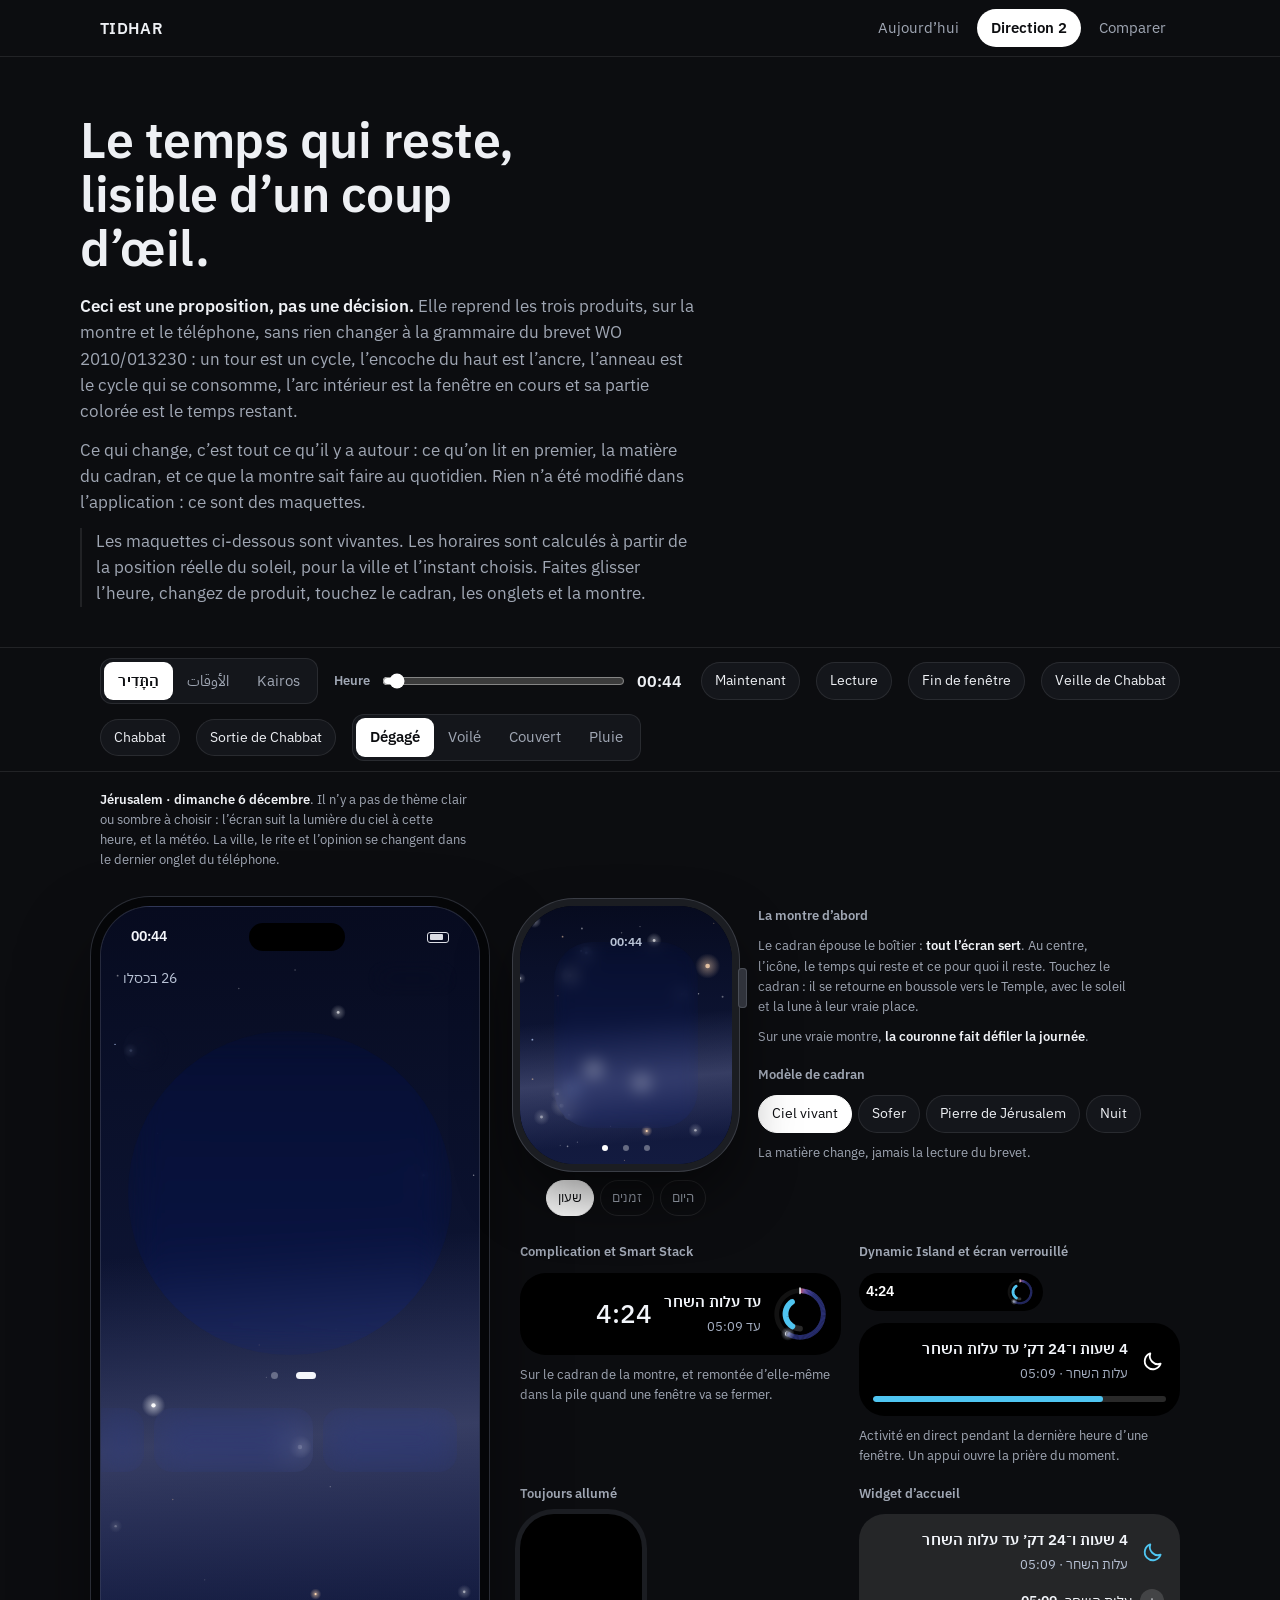
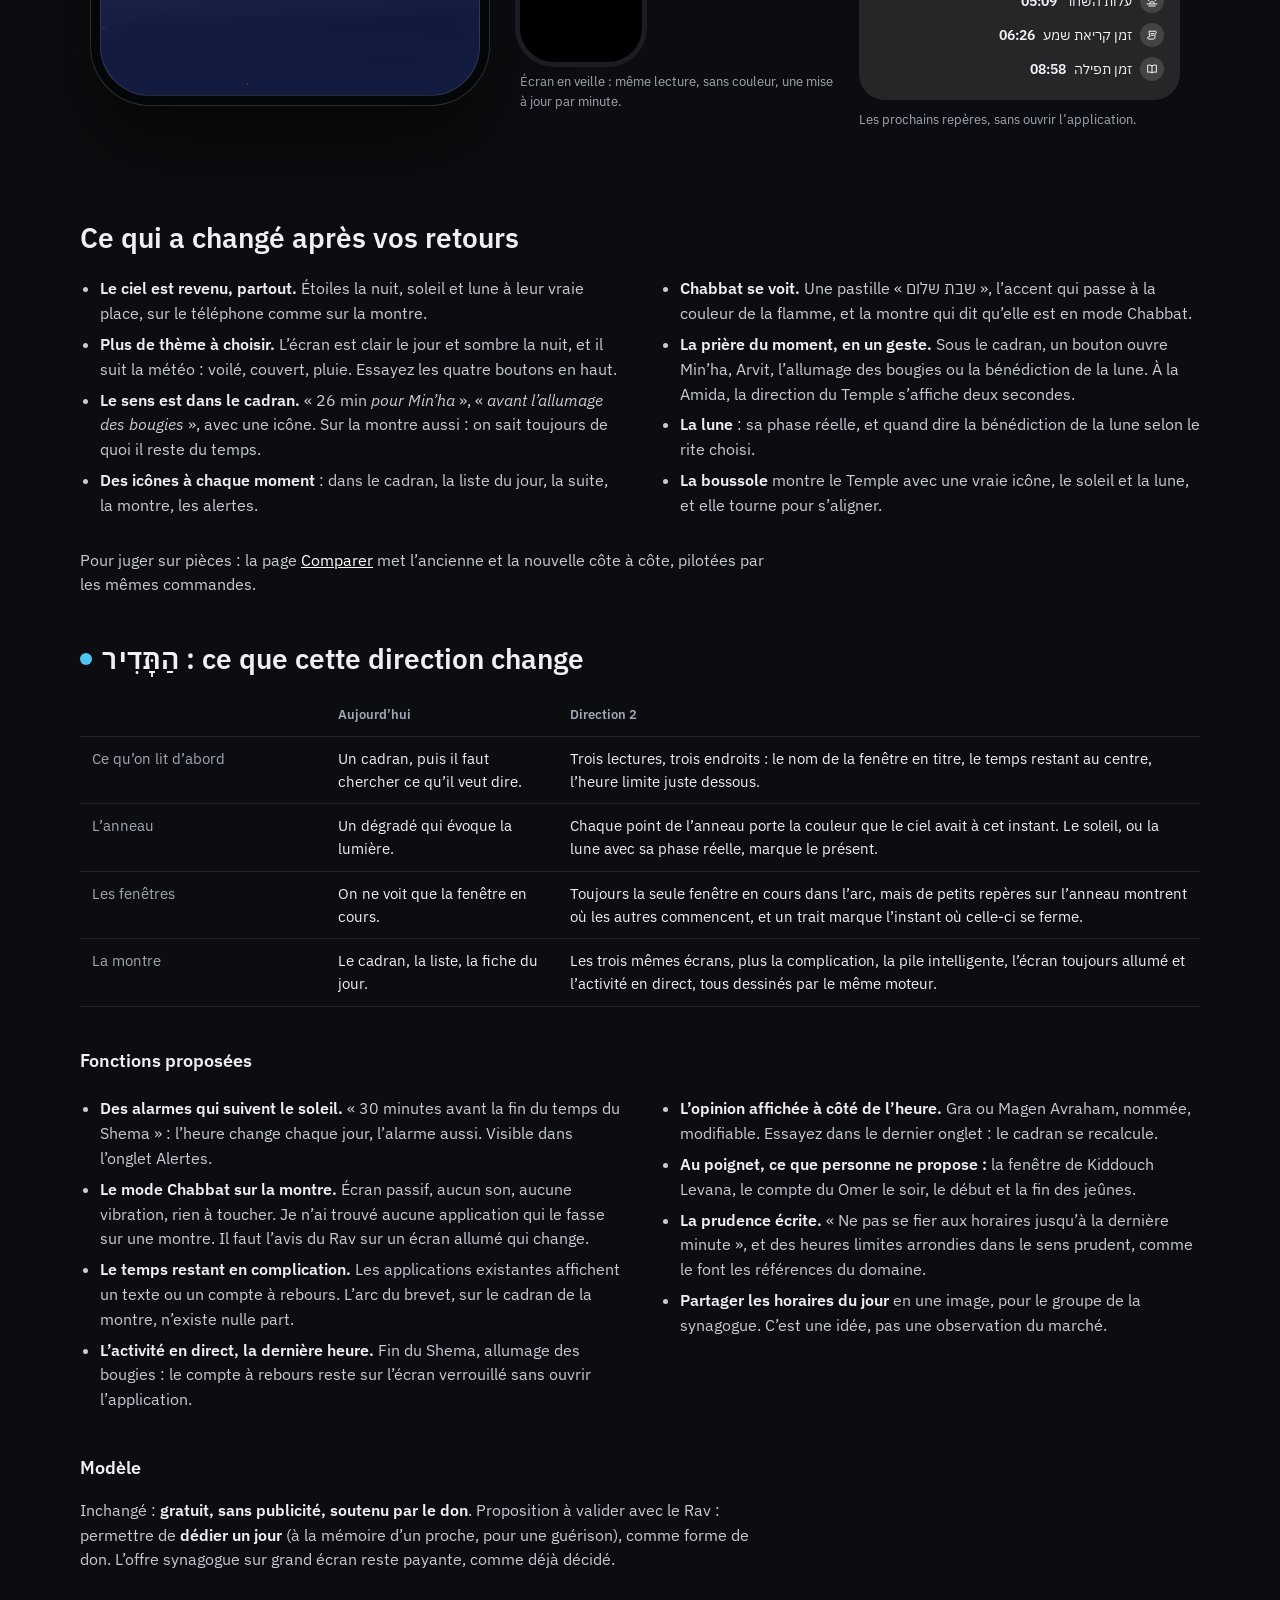
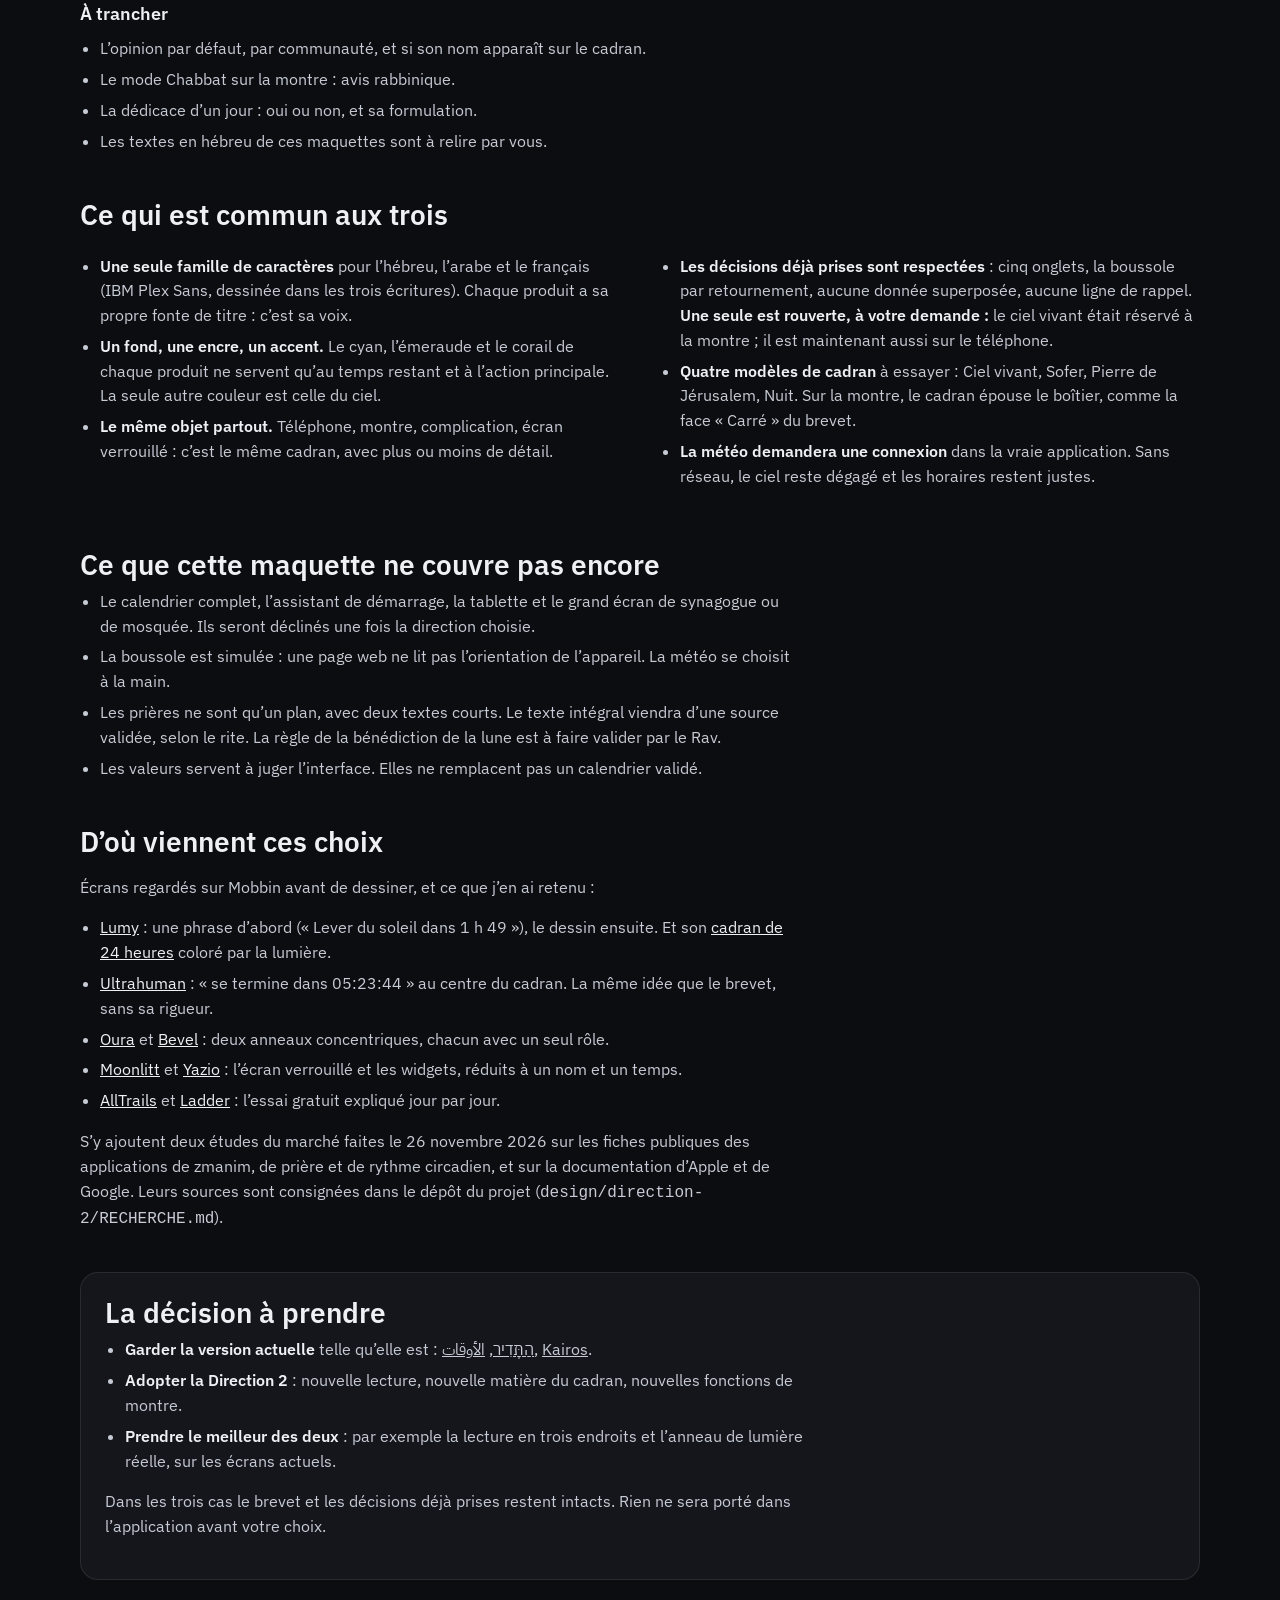
==== commit 649806e8: "Direction 2 iteration 3 : ciel realiste anime, verre, cadran dominant, vrais textes Co-Authored-By: " ====
--- a/direction-2/index.html
+++ b/direction-2/index.html
@@ -236,6 +236,7 @@
 
 <script src="engine.js"></script>
 <script src="icons.js"></script>
+<script src="sky.js"></script>
 <script src="app.js"></script>
 </body>
 </html>
--- a/direction-2/d2.css
+++ b/direction-2/d2.css
@@ -402,3 +402,60 @@
 .watchtext .chip[aria-pressed=true]{color:#0C0D10}
 .stars,.clouds,.rain{opacity:0}
 @media (max-width:520px){.top b{display:none}.top .wrap{gap:0}.tabs{margin-inline-start:0;width:100%;justify-content:space-between}.tabs a{padding:8px 11px;font-size:14px}}
+
+/* =====================================================================================
+   Itération 3 : ciel réaliste sur canevas (toujours derrière), matière « verre », cadran dominant.
+   ===================================================================================== */
+.sky{z-index:0}
+.skyc{position:absolute;inset:0;width:100%;height:100%;display:block}
+.dialwrap{margin-top:30px}
+.dialbox{width:min(100%,336px)}
+.glass{position:absolute;inset:1.5%;border-radius:50%;pointer-events:none;
+  background:linear-gradient(155deg,rgba(255,255,255,.13),rgba(8,14,34,.30) 50%,rgba(255,255,255,.07));
+  -webkit-backdrop-filter:blur(18px) saturate(1.5);backdrop-filter:blur(18px) saturate(1.5);
+  border:1px solid rgba(255,255,255,.18);
+  box-shadow:inset 0 1.5px 1px rgba(255,255,255,.30),inset 0 -14px 28px rgba(255,255,255,.04),0 22px 44px rgba(0,0,0,.40)}
+.p[data-theme=light] .glass{background:linear-gradient(155deg,rgba(255,255,255,.55),rgba(255,255,255,.20) 50%,rgba(255,255,255,.36));border-color:rgba(255,255,255,.55);
+  box-shadow:inset 0 1.5px 1px rgba(255,255,255,.8),inset 0 -14px 28px rgba(255,255,255,.12),0 22px 44px rgba(30,60,100,.20)}
+.p[data-face=layla] .glass,.p[data-face=sofer] .glass,.p[data-face=even] .glass{-webkit-backdrop-filter:none;backdrop-filter:none}
+.wfull .glass{inset:36px 34px;border-radius:38px;-webkit-backdrop-filter:blur(8px) saturate(1.3);backdrop-filter:blur(8px) saturate(1.3)}
+.ringg{filter:drop-shadow(0 1px 3px rgba(0,0,0,.35))}
+.p[data-theme=light] .ringg{filter:saturate(1.5) brightness(.84) drop-shadow(0 1px 2.5px rgba(10,40,80,.32))}
+.center strong{font-size:58px}
+.wscr .center strong{font-size:37px}
+.aod .center strong{font-size:22px}
+.shabcap{display:block;font-size:13px;font-weight:600;color:var(--acc);margin-bottom:4px}
+.shabcap:empty{display:none}
+.wscr .shabcap{font-size:11px;margin-bottom:1px}
+
+/* le verre : un reflet en haut, un filet clair, jamais un aplat */
+.pill,.tile,.tb,.fbtn,.card,.daynav button,.wk button,.list li.cur{border:1px solid rgba(255,255,255,.16);box-shadow:inset 0 1px 0 rgba(255,255,255,.30),var(--shadow);
+  background-image:linear-gradient(160deg,rgba(255,255,255,.14),rgba(255,255,255,0) 60%)}
+.p[data-theme=light] .pill,.p[data-theme=light] .tile,.p[data-theme=light] .tb,.p[data-theme=light] .fbtn,.p[data-theme=light] .card,.p[data-theme=light] .daynav button,.p[data-theme=light] .wk button,.p[data-theme=light] .list li.cur{border-color:rgba(255,255,255,.6);box-shadow:inset 0 1px 0 rgba(255,255,255,.85),var(--shadow)}
+
+/* la rangée : place pour les ombres (elles ne sont plus rognées), prière du moment épinglée */
+.next{gap:10px;margin:6px -22px 0;padding:14px 22px 28px;scroll-snap-type:none}
+.next>.tile{flex:none;display:flex;align-items:center;gap:9px;padding:10px 14px;border-radius:18px;min-height:58px;min-width:0;background-color:var(--s);-webkit-backdrop-filter:blur(16px) saturate(1.4);backdrop-filter:blur(16px) saturate(1.4);color:var(--ink);text-align:start}
+.tile small{display:block;font-size:12.5px;color:var(--mute);font-variant-numeric:tabular-nums}
+.tile>span>span{display:block;font-size:14.5px;white-space:nowrap}
+.tile.pin{position:sticky;inset-inline-start:0;z-index:2;background-color:var(--acc);color:var(--on);font-weight:600}
+.tile.pin small{color:inherit;opacity:.82;font-weight:500}
+.tile.pin .ri,.tile.pin2 .ri{color:inherit}
+.tile.pin.done{background-color:var(--s);color:var(--ink)}
+.tile.pin2{border-color:var(--acc)}
+
+/* les deux points : on peut aussi glisser */
+.pg{display:flex;justify-content:center;gap:2px;margin-top:4px}
+.pg button{width:30px;height:24px;display:grid;place-items:center}
+.pg i{width:7px;height:7px;border-radius:9px;background:var(--ink);opacity:.32;transition:width .25s var(--ease),opacity .25s}
+.pg[data-side=front] button:first-child i,.pg[data-side=back] button:last-child i{opacity:1;width:20px}
+.fbtn{color:var(--ink)}
+.fbtn[data-cur=temple]{color:var(--gold)}
+
+/* le texte d'une prière */
+.sheet{max-height:86%}
+.ptext.long{font-size:22px;line-height:1.95;margin-top:12px}
+.ptext.long p{margin:0 0 14px}
+.backrow{display:flex;align-items:center;gap:8px;min-height:44px;color:var(--mute);font-size:15px;margin-top:8px}
+.backrow svg{width:16px;height:16px}
+.src{margin-top:6px;font-size:12.5px}
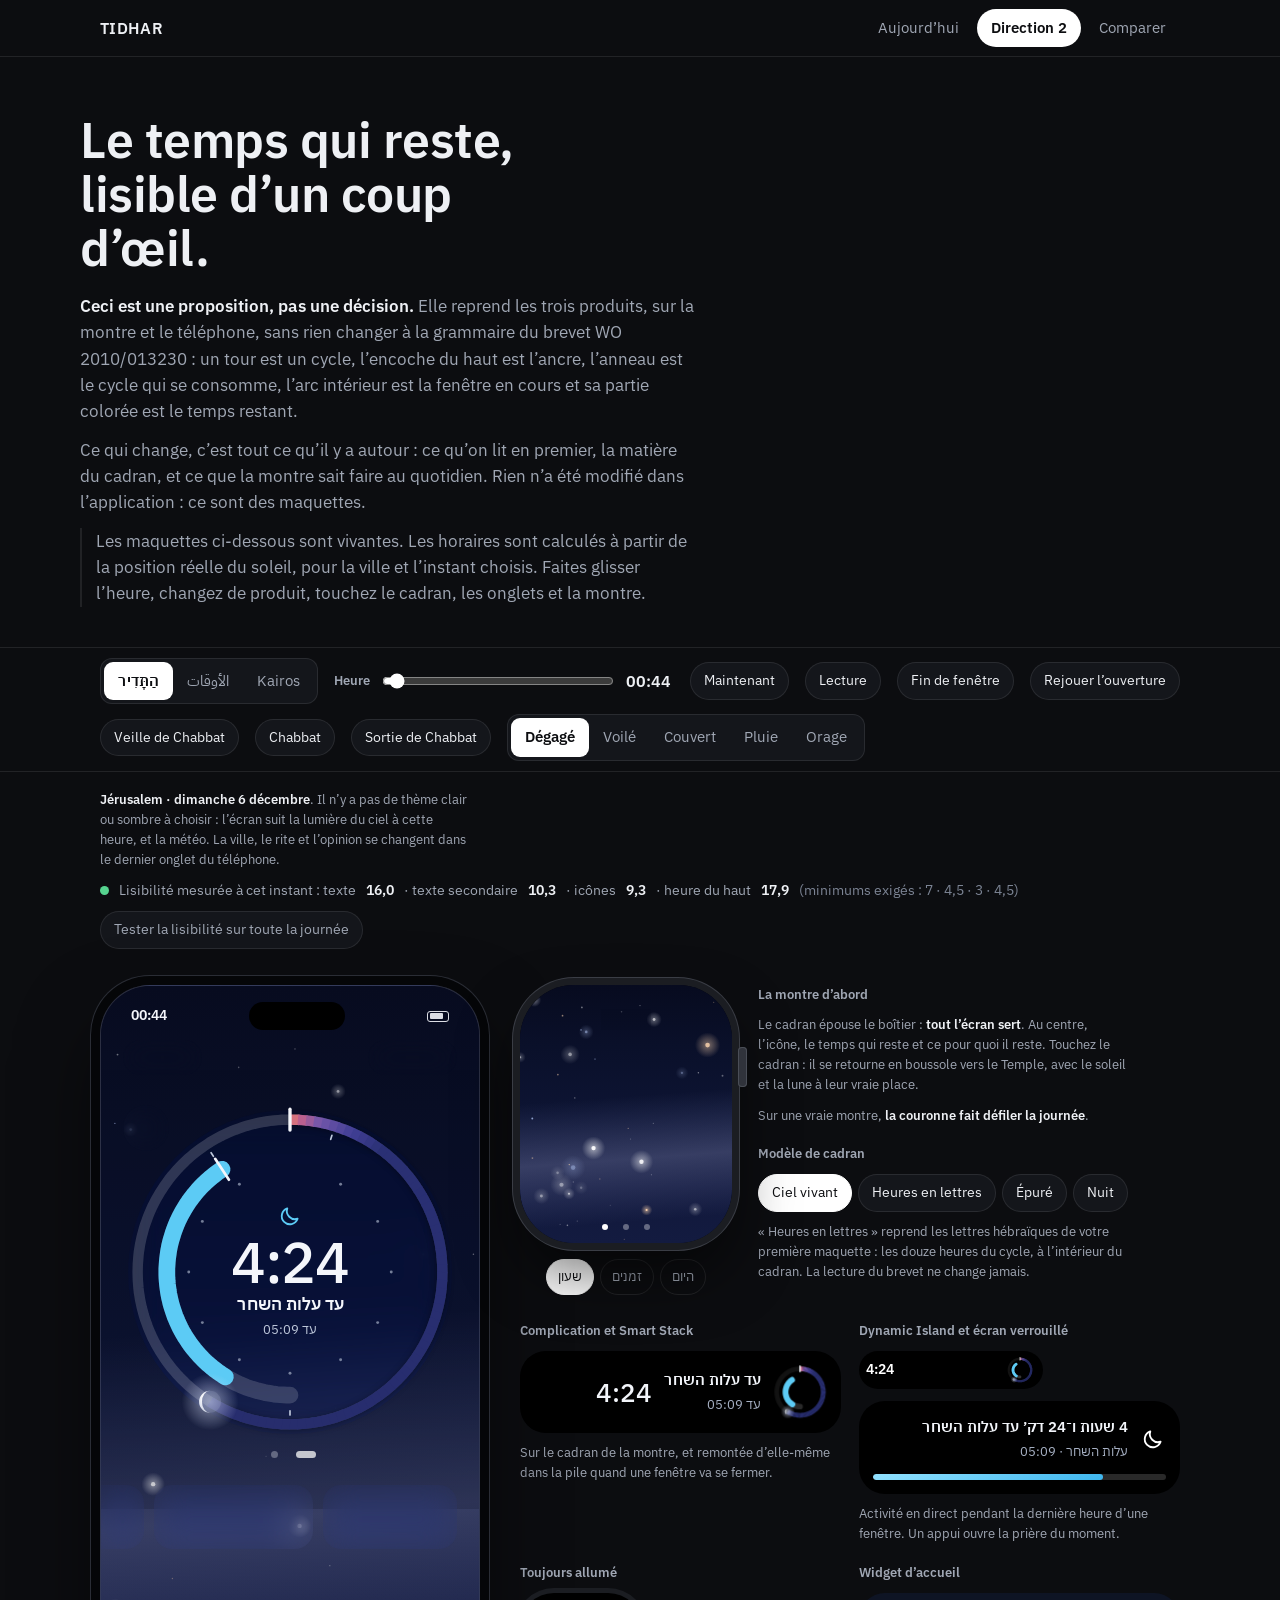
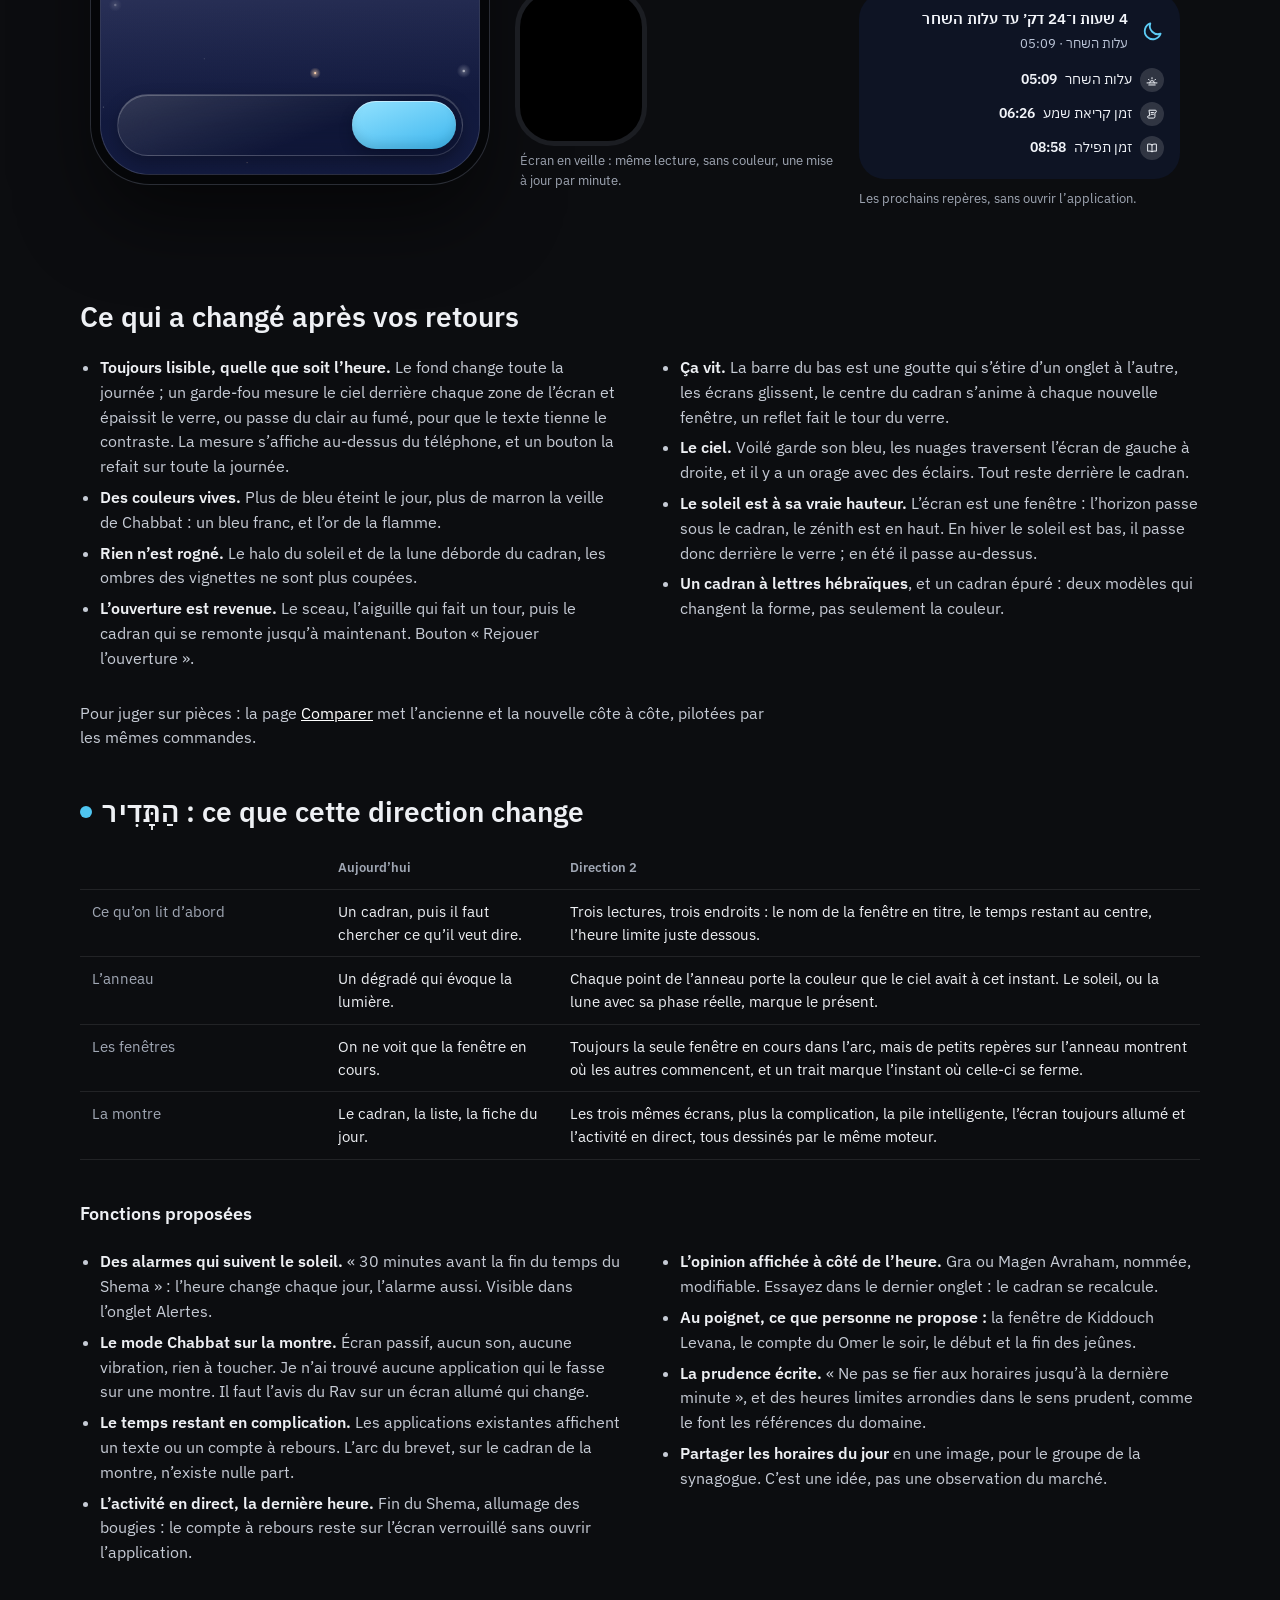
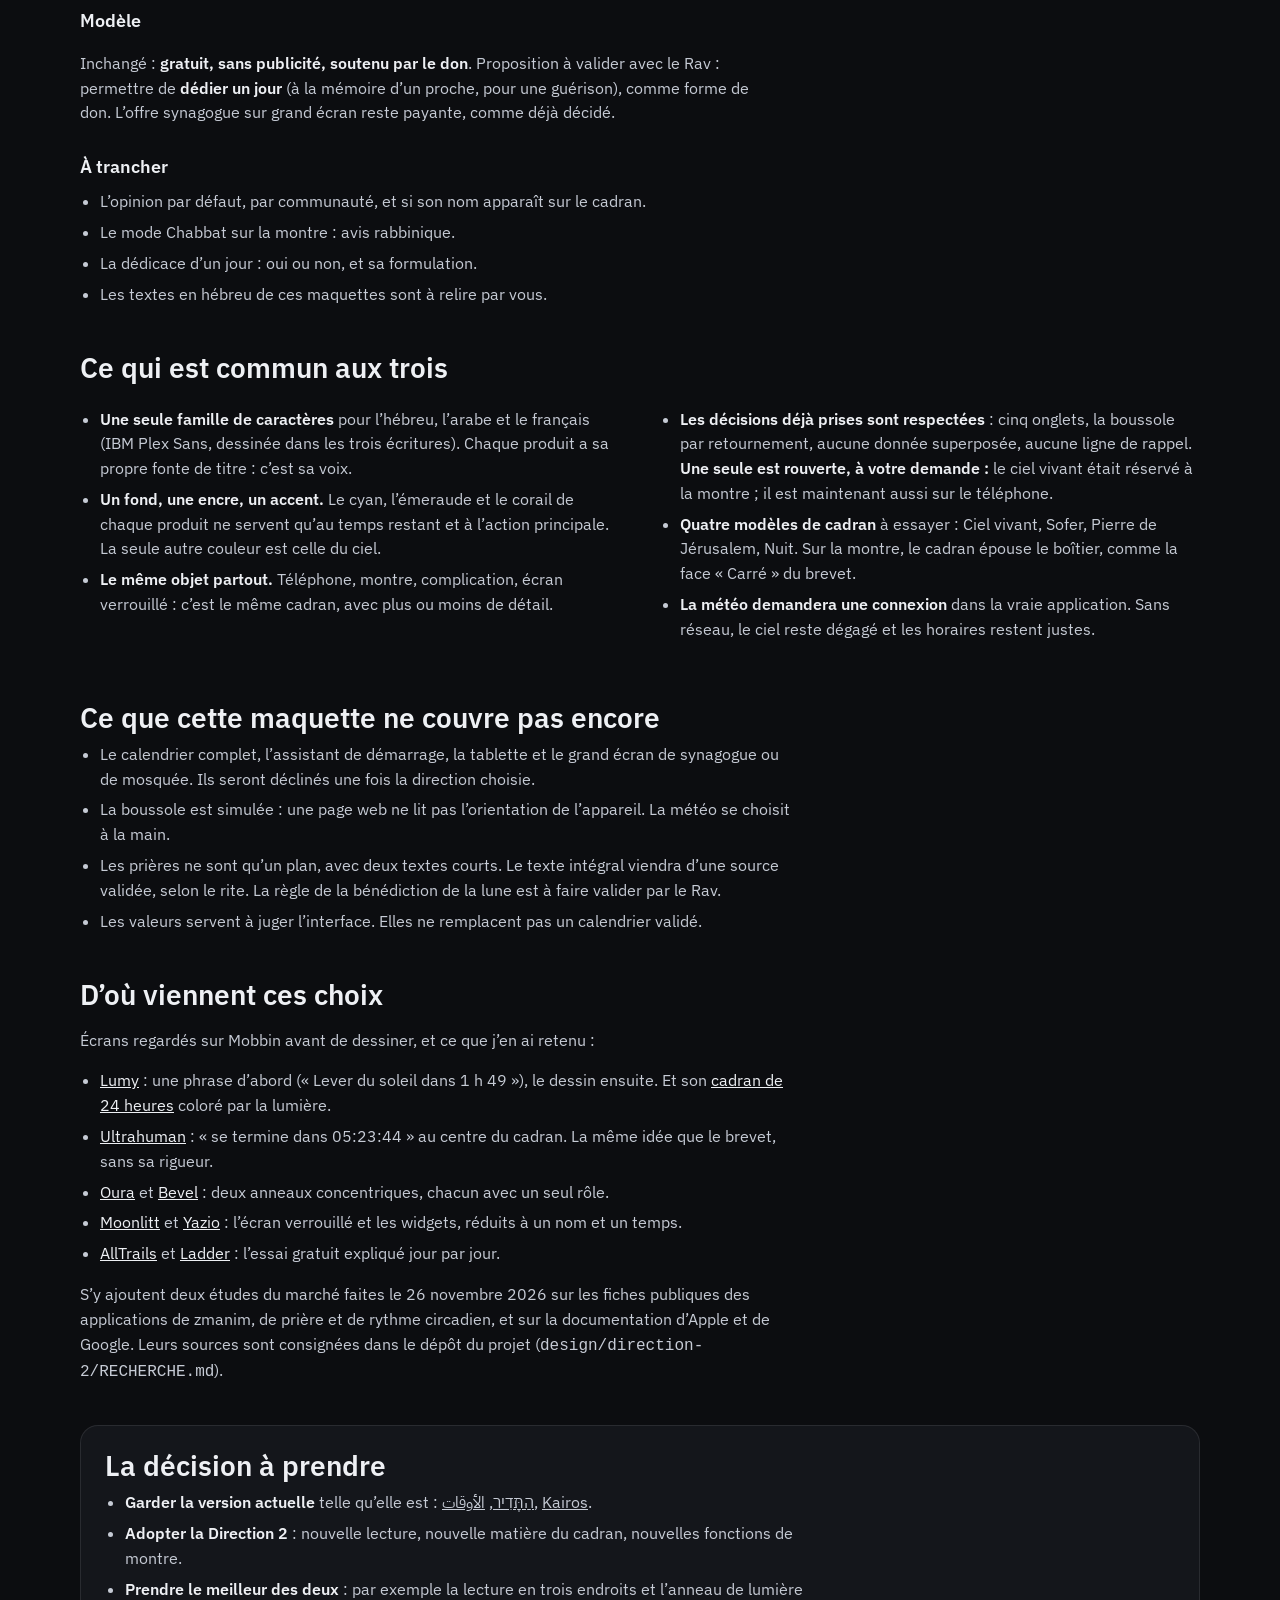
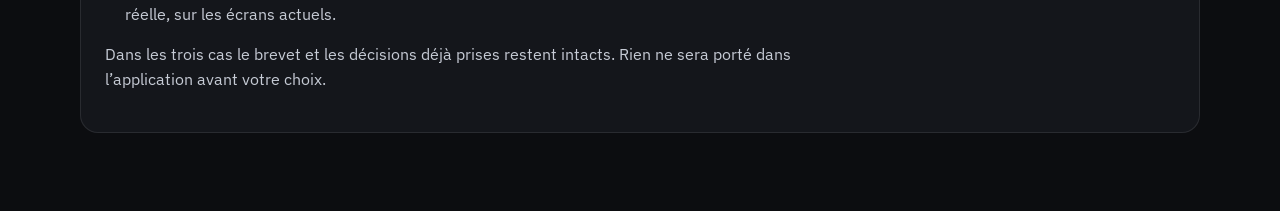
==== commit 6c933ea5: "Direction 2, iteration 4 : lisibilite, couleurs vives, ouverture, barre liquide, lettres Co-Authored" ====
--- a/direction-2/index.html
+++ b/direction-2/index.html
@@ -8,7 +8,7 @@
 <link rel="preconnect" href="https://fonts.googleapis.com">
 <link rel="preconnect" href="https://fonts.gstatic.com" crossorigin>
 <link href="https://fonts.googleapis.com/css2?family=Frank+Ruhl+Libre:wght@400;500&family=Fraunces:opsz,wght@9..144,500&family=IBM+Plex+Sans:wght@400;500;600&family=IBM+Plex+Sans+Arabic:wght@400;500;600&family=IBM+Plex+Sans+Hebrew:wght@400;500;600&family=Noto+Naskh+Arabic:wght@500;600&display=swap" rel="stylesheet">
-<link rel="stylesheet" href="d2.css">
+<link rel="stylesheet" href="d2.css?v=4">
 </head>
 <body>
 <header class="top"><div class="wrap">
@@ -38,17 +38,20 @@
   <button class="chip" data-go="now">Maintenant</button>
   <button class="chip" data-go="play" aria-pressed="false">Lecture</button>
   <button class="chip" data-go="end">Fin de fenêtre</button>
+  <button class="chip" data-go="splash">Rejouer l’ouverture</button>
   <button class="chip" data-go="erev" data-for="hatadhar">Veille de Chabbat</button>
   <button class="chip" data-go="shab" data-for="hatadhar">Chabbat</button>
   <button class="chip" data-go="motz" data-for="hatadhar">Sortie de Chabbat</button>
   <button class="chip" data-go="erev" data-for="awqat">Vendredi</button>
   <div class="seg" role="group" aria-label="Météo">
-    <button data-wx="0">Dégagé</button><button data-wx="0.45">Voilé</button><button data-wx="0.9">Couvert</button><button data-wx="rain">Pluie</button>
+    <button data-wx="0">Dégagé</button><button data-wx="0.45">Voilé</button><button data-wx="0.9">Couvert</button><button data-wx="rain">Pluie</button><button data-wx="storm">Orage</button>
   </div>
 </div></div>
 
 <section class="wrap">
   <p class="cap capline" style="margin-top:18px"><b id="cityOut"></b>. Il n’y a pas de thème clair ou sombre à choisir : l’écran suit la lumière du ciel à cette heure, et la météo. La ville, le rite et l’opinion se changent dans le dernier onglet du téléphone.</p>
+  <p class="cap capline gauge" id="gauge"></p>
+  <p class="cap capline gauge"><button class="chip" data-go="audit">Tester la lisibilité sur toute la journée</button><span id="gaugeAll" style="color:var(--page-mute)"></span></p>
   <div class="stage p" id="stage" data-p="hatadhar" data-theme="dark">
     <div>
       <div id="phone"></div>
@@ -61,8 +64,8 @@
           <p class="cap" style="margin-top:0">Le cadran épouse le boîtier : <b>tout l’écran sert</b>. Au centre, l’icône, le temps qui reste et ce pour quoi il reste. Touchez le cadran : il se retourne en boussole vers le Temple, avec le soleil et la lune à leur vraie place.</p>
           <p class="cap">Sur une vraie montre, <b>la couronne fait défiler la journée</b>.</p>
           <p class="h-small" style="margin-top:18px">Modèle de cadran</p>
-          <div class="faces"><button class="chip" data-face="sky">Ciel vivant</button><button class="chip" data-face="sofer">Sofer</button><button class="chip" data-face="even">Pierre de Jérusalem</button><button class="chip" data-face="layla">Nuit</button></div>
-          <p class="cap">La matière change, jamais la lecture du brevet.</p>
+          <div class="faces"><button class="chip" data-face="sky">Ciel vivant</button><button class="chip" data-face="otiot">Heures en lettres</button><button class="chip" data-face="pashut">Épuré</button><button class="chip" data-face="layla">Nuit</button></div>
+          <p class="cap">« Heures en lettres » reprend les lettres hébraïques de votre première maquette : les douze heures du cycle, à l’intérieur du cadran. La lecture du brevet ne change jamais.</p>
         </div>
       </div>
       <div class="surfaces" id="surfaces"></div>
@@ -74,16 +77,16 @@
   <h2>Ce qui a changé après vos retours</h2>
   <div class="two">
     <ul>
-      <li><b>Le ciel est revenu, partout.</b> Étoiles la nuit, soleil et lune à leur vraie place, sur le téléphone comme sur la montre.</li>
-      <li><b>Plus de thème à choisir.</b> L’écran est clair le jour et sombre la nuit, et il suit la météo : voilé, couvert, pluie. Essayez les quatre boutons en haut.</li>
-      <li><b>Le sens est dans le cadran.</b> « 26 min <i>pour Min’ha</i> », « <i>avant l’allumage des bougies</i> », avec une icône. Sur la montre aussi : on sait toujours de quoi il reste du temps.</li>
-      <li><b>Des icônes à chaque moment</b> : dans le cadran, la liste du jour, la suite, la montre, les alertes.</li>
-    </ul>
-    <ul>
-      <li><b>Chabbat se voit.</b> Une pastille « שבת שלום », l’accent qui passe à la couleur de la flamme, et la montre qui dit qu’elle est en mode Chabbat.</li>
-      <li><b>La prière du moment, en un geste.</b> Sous le cadran, un bouton ouvre Min’ha, Arvit, l’allumage des bougies ou la bénédiction de la lune. À la Amida, la direction du Temple s’affiche deux secondes.</li>
-      <li><b>La lune</b> : sa phase réelle, et quand dire la bénédiction de la lune selon le rite choisi.</li>
-      <li><b>La boussole</b> montre le Temple avec une vraie icône, le soleil et la lune, et elle tourne pour s’aligner.</li>
+      <li><b>Toujours lisible, quelle que soit l’heure.</b> Le fond change toute la journée ; un garde-fou mesure le ciel derrière chaque zone de l’écran et épaissit le verre, ou passe du clair au fumé, pour que le texte tienne le contraste. La mesure s’affiche au-dessus du téléphone, et un bouton la refait sur toute la journée.</li>
+      <li><b>Des couleurs vives.</b> Plus de bleu éteint le jour, plus de marron la veille de Chabbat : un bleu franc, et l’or de la flamme.</li>
+      <li><b>Rien n’est rogné.</b> Le halo du soleil et de la lune déborde du cadran, les ombres des vignettes ne sont plus coupées.</li>
+      <li><b>L’ouverture est revenue.</b> Le sceau, l’aiguille qui fait un tour, puis le cadran qui se remonte jusqu’à maintenant. Bouton « Rejouer l’ouverture ».</li>
+    </ul>
+    <ul>
+      <li><b>Ça vit.</b> La barre du bas est une goutte qui s’étire d’un onglet à l’autre, les écrans glissent, le centre du cadran s’anime à chaque nouvelle fenêtre, un reflet fait le tour du verre.</li>
+      <li><b>Le ciel.</b> Voilé garde son bleu, les nuages traversent l’écran de gauche à droite, et il y a un orage avec des éclairs. Tout reste derrière le cadran.</li>
+      <li><b>Le soleil est à sa vraie hauteur.</b> L’écran est une fenêtre : l’horizon passe sous le cadran, le zénith est en haut. En hiver le soleil est bas, il passe donc derrière le verre ; en été il passe au-dessus.</li>
+      <li><b>Un cadran à lettres hébraïques</b>, et un cadran épuré : deux modèles qui changent la forme, pas seulement la couleur.</li>
     </ul>
   </div>
   <p>Pour juger sur pièces : la page <a href="comparer.html" style="color:#fff">Comparer</a> met l’ancienne et la nouvelle côte à côte, pilotées par les mêmes commandes.</p>
@@ -234,9 +237,9 @@
 </section>
 </main>
 
-<script src="engine.js"></script>
-<script src="icons.js"></script>
-<script src="sky.js"></script>
-<script src="app.js"></script>
+<script src="engine.js?v=4"></script>
+<script src="icons.js?v=4"></script>
+<script src="sky.js?v=4"></script>
+<script src="app.js?v=4"></script>
 </body>
 </html>
--- a/direction-2/d2.css
+++ b/direction-2/d2.css
@@ -240,13 +240,6 @@
    ===================================================================================== */
 .p{--gold:#E9B94A;--s:rgba(255,255,255,.10);--s2:rgba(255,255,255,.16);--line:rgba(255,255,255,.12);--track:rgba(255,255,255,.14);--ink:#F4F6FB;--mute:#B9C3D6;--shadow:0 14px 34px rgba(0,0,0,.35)}
 .p[data-theme=light]{--s:rgba(255,255,255,.60);--s2:rgba(15,27,45,.11);--line:rgba(15,27,45,.12);--track:rgba(15,27,45,.13);--ink:#0F1B2D;--mute:#2B3D55;--gold:#8A5A12;--shadow:0 14px 30px rgba(30,50,80,.16)}
-.p[data-theme=light][data-p=hatadhar]{--acc:#0A5F8C;--on:#fff}
-.p[data-theme=light][data-p=awqat]{--acc:#0C6B58;--on:#fff}
-.p[data-theme=light][data-p=kairos]{--acc:#B5461A;--on:#fff}
-.p[data-shabbat="1"]{--acc:#F2C879;--on:#2A1E05}
-.p[data-shabbat="1"][data-theme=light]{--acc:#8A5A12;--on:#fff}
-.p[data-face=sofer]{--mute:#5F503E;--ink:#2A2118;--s:rgba(255,255,255,.55);--gold:#7A1E12}
-.p[data-face=even]{--mute:#5C4A30;--ink:#2E2414;--acc:#8A5A12;--on:#fff;--s:rgba(255,255,255,.42)}
 .p[data-face=layla]{--s:rgba(255,255,255,.09);--mute:#A7B1C4}
 
 .phone{background:var(--skybg,var(--g));color:var(--ink)}
@@ -395,8 +388,6 @@
 body.embed .stage{padding:14px 0;gap:26px}
 body.embed .wrap{padding:0 12px}
 
-.p{--edge:rgba(0,0,0,.42)}
-.p[data-theme=light]{--edge:rgba(15,27,45,.34)}
 .sfc,.island,.aod{--edge:rgba(255,255,255,.22)}
 .watchtext .chip{color:var(--page-ink)}
 .watchtext .chip[aria-pressed=true]{color:#0C0D10}
@@ -415,12 +406,9 @@
   -webkit-backdrop-filter:blur(18px) saturate(1.5);backdrop-filter:blur(18px) saturate(1.5);
   border:1px solid rgba(255,255,255,.18);
   box-shadow:inset 0 1.5px 1px rgba(255,255,255,.30),inset 0 -14px 28px rgba(255,255,255,.04),0 22px 44px rgba(0,0,0,.40)}
-.p[data-theme=light] .glass{background:linear-gradient(155deg,rgba(255,255,255,.55),rgba(255,255,255,.20) 50%,rgba(255,255,255,.36));border-color:rgba(255,255,255,.55);
-  box-shadow:inset 0 1.5px 1px rgba(255,255,255,.8),inset 0 -14px 28px rgba(255,255,255,.12),0 22px 44px rgba(30,60,100,.20)}
-.p[data-face=layla] .glass,.p[data-face=sofer] .glass,.p[data-face=even] .glass{-webkit-backdrop-filter:none;backdrop-filter:none}
 .wfull .glass{inset:36px 34px;border-radius:38px;-webkit-backdrop-filter:blur(8px) saturate(1.3);backdrop-filter:blur(8px) saturate(1.3)}
 .ringg{filter:drop-shadow(0 1px 3px rgba(0,0,0,.35))}
-.p[data-theme=light] .ringg{filter:saturate(1.5) brightness(.84) drop-shadow(0 1px 2.5px rgba(10,40,80,.32))}
+[data-tone=light] .ringg{filter:saturate(1.5) brightness(.84) drop-shadow(0 1px 2.5px rgba(10,40,80,.32))}
 .center strong{font-size:58px}
 .wscr .center strong{font-size:37px}
 .aod .center strong{font-size:22px}
@@ -431,7 +419,6 @@
 /* le verre : un reflet en haut, un filet clair, jamais un aplat */
 .pill,.tile,.tb,.fbtn,.card,.daynav button,.wk button,.list li.cur{border:1px solid rgba(255,255,255,.16);box-shadow:inset 0 1px 0 rgba(255,255,255,.30),var(--shadow);
   background-image:linear-gradient(160deg,rgba(255,255,255,.14),rgba(255,255,255,0) 60%)}
-.p[data-theme=light] .pill,.p[data-theme=light] .tile,.p[data-theme=light] .tb,.p[data-theme=light] .fbtn,.p[data-theme=light] .card,.p[data-theme=light] .daynav button,.p[data-theme=light] .wk button,.p[data-theme=light] .list li.cur{border-color:rgba(255,255,255,.6);box-shadow:inset 0 1px 0 rgba(255,255,255,.85),var(--shadow)}
 
 /* la rangée : place pour les ombres (elles ne sont plus rognées), prière du moment épinglée */
 .next{gap:10px;margin:6px -22px 0;padding:14px 22px 28px;scroll-snap-type:none}
@@ -459,3 +446,165 @@
 .backrow{display:flex;align-items:center;gap:8px;min-height:44px;color:var(--mute);font-size:15px;margin-top:8px}
 .backrow svg{width:16px;height:16px}
 .src{margin-top:6px;font-size:12.5px}
+
+/* =====================================================================================
+   Itération 4 : garde-fou de lisibilité (ton et verre par zone), couleurs vives, rien de rogné,
+   ouverture animée, barre du bas « liquide », cadran à lettres.
+   ===================================================================================== */
+:root{--spring:cubic-bezier(.34,1.56,.64,1)}
+
+/* ---- jetons par ton. Posés sur la racine (ton général) et sur chaque zone : app.js calcule, pour chaque zone,
+        le ton et l'opacité du verre (--s) qui gardent le texte lisible sur le ciel du moment. ---- */
+.p,.p [data-tone=dark]{--ink:#F4F6FB;--mute:#BEC8DB;--s:rgba(9,14,32,.20);--s2:rgba(255,255,255,.16);--line:rgba(255,255,255,.14);--track:rgba(255,255,255,.17);
+  --shadow:0 8px 18px rgba(0,0,0,.26);--rim:rgba(255,255,255,.17);--shine:rgba(255,255,255,.24);--sink:#fff;--sheet:#0E1424;--gold:#F2C24E}
+.p[data-theme=light],.p [data-tone=light]{--ink:#0F1B2D;--mute:#2B3D55;--s:rgba(255,255,255,.42);--s2:rgba(15,27,45,.10);--line:rgba(15,27,45,.12);--track:rgba(15,27,45,.12);
+  --shadow:0 8px 18px rgba(30,50,80,.13);--rim:rgba(255,255,255,.66);--shine:rgba(255,255,255,.9);--sink:#000;--sheet:#F6F4EE;--gold:#D99100}
+.p [data-tone]{color:var(--ink)}
+
+/* ---- l'accent : vif, jamais éteint. --accf remplit les boutons, --acc trace l'arc, --acct colore icônes et grands chiffres. ---- */
+.p{--acct:var(--acc)}
+.p[data-p=hatadhar],.p[data-p=hatadhar] [data-tone=dark]{--acc:#5CCBF5;--accf:linear-gradient(160deg,#93E2FF,#3DB6EE);--on:#04202E}
+.p[data-p=hatadhar][data-theme=light],.p[data-p=hatadhar] [data-tone=light]{--acc:#0F6CEB;--accf:linear-gradient(160deg,#1470EE,#0A52CC);--on:#fff}
+.p[data-p=awqat],.p[data-p=awqat] [data-tone=dark]{--acc:#2FBF9B;--accf:linear-gradient(160deg,#66E3C0,#22B08C);--on:#03241B}
+.p[data-p=awqat][data-theme=light],.p[data-p=awqat] [data-tone=light]{--acc:#078A68;--accf:linear-gradient(160deg,#0A8565,#066A50);--on:#fff}
+.p[data-p=kairos],.p[data-p=kairos] [data-tone=dark]{--acc:#FF8A5B;--accf:linear-gradient(160deg,#FFAB84,#FF7A45);--on:#2A1206}
+.p[data-p=kairos][data-theme=light],.p[data-p=kairos] [data-tone=light]{--acc:#F2601F;--accf:linear-gradient(160deg,#FF9A5C,#FF6E2E);--on:#2A1206}
+/* Chabbat : l'or de la flamme, de nuit comme de jour. Plus de marron. */
+.p[data-shabbat="1"],.p[data-shabbat="1"] [data-tone=dark]{--acc:#F6CF7E;--accf:linear-gradient(160deg,#FFE7A6,#F2B84B);--on:#2A1C00}
+.p[data-shabbat="1"][data-theme=light],.p[data-shabbat="1"] [data-tone=light]{--acc:#FF9A1F;--accf:linear-gradient(160deg,#FFD35C,#FF9F1C);--on:#2A1700}
+.p[data-face=layla]{--mute:#A7B1C4}
+
+.center .cic,.next .ri,.list li.cur .cic,.al .ri,.wk .ri,.sfc.wd .cic{color:var(--acct)}
+.urgent .center strong{color:var(--acct)}
+.wnote,.shabcap{color:var(--ink)}
+.shabcap{letter-spacing:.02em}
+.tile.pin,.sw[aria-checked=true],.choice button[aria-pressed=true],.cta,.sic,.badge.shab,.wnow,.bar i,.steps li::before{background:var(--accf);color:var(--on)}
+.tile.pin .ri{color:inherit}
+.tile.pin.done{background:var(--s);color:var(--ink)}
+.tile.pin2{border-color:var(--acct)}
+.sw[aria-checked=true]::after{background:var(--on)}
+
+/* ---- le verre : teinte calculée (--s), reflet et filet selon le ton ---- */
+.pill,.tile,.tb,.fbtn,.card,.daynav button,.wk button,.list li.cur{border:1px solid var(--rim);box-shadow:inset 0 1px 0 var(--shine),var(--shadow);
+  transition:background-color .5s,color .5s,border-color .5s,transform .28s var(--spring)}
+.pill.ghost{font-size:13.5px;font-weight:500}
+.glass{background:linear-gradient(155deg,rgba(255,255,255,.16),rgba(255,255,255,0) 46%,rgba(255,255,255,.06)),var(--s);border:1px solid var(--rim);
+  box-shadow:inset 0 1.5px 1px var(--shine),0 18px 38px rgba(0,0,0,.22);transition:background-color .5s,border-color .5s}
+/* un reflet fait lentement le tour du verre : le cadran vit même quand rien ne change */
+.glass::after{content:"";position:absolute;inset:-1px;border-radius:inherit;background:conic-gradient(from 0deg,transparent 0 58%,rgba(255,255,255,.55) 72%,transparent 86%);
+  -webkit-mask:radial-gradient(closest-side,transparent calc(100% - 3px),#000 calc(100% - 2px));mask:radial-gradient(closest-side,transparent calc(100% - 3px),#000 calc(100% - 2px));animation:sheen 18s linear infinite}
+.wfull .glass::after{display:none}
+@keyframes sheen{to{transform:rotate(1turn)}}
+.p[data-face=layla] .glass{-webkit-backdrop-filter:none;backdrop-filter:none}
+.fbtn[data-cur=temple]{background:linear-gradient(150deg,#FFEBAE,#F2B02E);color:#3A2800;border-color:rgba(255,255,255,.7)}
+.fbtn[data-cur=compass]{background:var(--accf);color:var(--on)}
+.prows small{color:var(--ink)}
+.prows small svg{color:var(--gold)}
+.sheet,.flash{background:var(--sheet);color:var(--ink)}
+
+/* ---- rien n'est rogné : le halo de l'astre déborde du cadran, les ombres des vignettes ont leur place ---- */
+.dial{overflow:visible}
+.next{margin:-12px -22px -34px;padding:30px 22px 56px}
+.tile{box-shadow:inset 0 1px 0 var(--shine),0 6px 14px rgba(0,0,0,.16)}
+.tile:active,.pill:active,.fbtn:active,.tb button:active,.cta:active,.choice button:active{transform:scale(.94)}
+
+/* ---- les écrans de liste : une vitre épaisse sur le ciel, pour que tout le texte tienne le contraste ---- */
+.pane{position:absolute;inset:0;z-index:0;opacity:0;pointer-events:none;background:var(--pane,transparent);-webkit-backdrop-filter:blur(26px) saturate(1.3);backdrop-filter:blur(26px) saturate(1.3);transition:opacity .4s,background-color .5s}
+.phone:not([data-scr="0"]) .pane,.wscr:not([data-wscr="0"]) .pane{opacity:1}
+.wscr .pane{border-radius:inherit}
+
+/* ---- la barre du bas : une goutte qui s'étire d'un onglet à l'autre ---- */
+.tb .blob{position:absolute;top:6px;bottom:6px;left:6px;width:0;border-radius:99px;background:var(--accf);box-shadow:inset 0 1px 0 rgba(255,255,255,.5),inset 0 -6px 10px rgba(0,0,0,.10),0 6px 14px rgba(0,0,0,.22);pointer-events:none}
+.tb button{position:relative;z-index:1;transition:color .35s,transform .28s var(--spring)}
+.tb button[aria-selected=true]{background:none;color:var(--on)}
+.tb button[aria-selected=true] span{animation:lblin .45s var(--ease) both}
+.tb button[aria-selected=true] svg{animation:pop .5s var(--spring) both}
+@keyframes lblin{from{opacity:0;transform:translateX(calc(var(--dir,1)*-8px))}}
+@keyframes pop{from{transform:scale(.6)}}
+
+/* ---- le mouvement : chaque changement se voit ---- */
+.scr.enter{animation:scrin .46s var(--ease) both}
+@keyframes scrin{from{opacity:0;transform:translateX(var(--dx,20px));filter:blur(6px)}}
+.next>.tile{animation:tin .55s var(--ease) both}
+.next>.tile:nth-child(2){animation-delay:.05s}.next>.tile:nth-child(3){animation-delay:.1s}.next>.tile:nth-child(4){animation-delay:.15s}.next>.tile:nth-child(n+5){animation-delay:.2s}
+@keyframes tin{from{opacity:0;transform:translateY(16px) scale(.94)}}
+.center.chg>*{animation:cin .6s var(--ease) both}
+.center.chg>.cic{animation:pop .6s var(--spring) both}
+.center.chg>strong{animation-delay:.05s}.center.chg>.what{animation-delay:.1s}.center.chg>small{animation-delay:.15s}
+@keyframes cin{from{opacity:0;transform:translateY(10px);filter:blur(4px)}}
+.halo{animation:breathe 5s ease-in-out infinite;transform-box:fill-box;transform-origin:center}
+@keyframes breathe{50%{transform:scale(1.18);opacity:.75}}
+.urgent .rest{animation:pulse 1.6s ease-in-out infinite}
+@keyframes pulse{50%{opacity:.55}}
+.wpage{animation:wpin .4s var(--ease) both}
+@keyframes wpin{from{opacity:0;transform:scale(.96)}}
+.sheet{animation:up .5s var(--spring)}
+@keyframes up{from{transform:translateY(60%);opacity:0}}
+.scrim{animation:fade .3s both}
+@keyframes fade{from{opacity:0}}
+
+/* ---- l'ouverture ---- */
+.splash{position:absolute;inset:0;z-index:20;display:flex;flex-direction:column;align-items:center;justify-content:center;gap:12px;color:#EAF2FB;border-radius:inherit;
+  background:radial-gradient(120% 90% at 50% 36%,rgba(18,32,58,.90) 0,rgba(7,11,20,.96) 62%,rgba(4,6,11,.98) 100%);-webkit-backdrop-filter:blur(22px);backdrop-filter:blur(22px)}
+.splash[hidden]{display:none}
+.splash.out{animation:spout .9s var(--ease) forwards}
+@keyframes spout{to{opacity:0;transform:scale(1.14);filter:blur(10px);visibility:hidden}}
+.sp-mark{position:relative;width:150px;height:150px;display:grid;place-items:center;animation:spin0 .9s cubic-bezier(.18,.85,.25,1) both;--c:#4DC8F0}
+.p[data-p=awqat] .sp-mark{--c:#2FBF9B}.p[data-p=kairos] .sp-mark{--c:#FF8A5B}
+.sp-mark.logo{height:185px}
+.sp-mark img{display:block;width:150px;height:185px}
+.sp-ring,.sp-hand{position:absolute;left:-16px;top:-16px;width:182px;height:182px}
+.sp-ring circle{fill:none;stroke:var(--c);stroke-width:1.6;stroke-linecap:round;stroke-dasharray:100;stroke-dashoffset:100;transform:rotate(-90deg);transform-origin:50% 50%;animation:spdraw 1.5s cubic-bezier(.42,0,.16,1) .25s forwards}
+.sp-hand{animation:spturn 1.5s cubic-bezier(.42,0,.16,1) .25s both}
+.sp-hand line{stroke:var(--c);stroke-width:1.8;stroke-linecap:round}
+.sp-mark.logo .sp-hand line{opacity:.55}
+.sp-dot{width:12px;height:12px;border-radius:50%;background:var(--c);box-shadow:0 0 22px 6px color-mix(in srgb,var(--c) 45%,transparent)}
+.sp-name{font-family:var(--title);font-size:34px;font-weight:500;margin-top:18px;animation:spup .7s ease .7s both}
+.sp-sub{font-size:14px;color:#9FB1C8;animation:spup .7s ease .9s both}
+.sp-mark.logo~.sp-sub{margin-top:14px}
+.sp-pat{position:absolute;bottom:38px;font-size:11px;letter-spacing:.09em;color:#5E6E86;animation:spup .7s ease 1.15s both}
+@keyframes spin0{from{opacity:0;transform:scale(.72)}}
+@keyframes spdraw{to{stroke-dashoffset:0}}
+@keyframes spturn{from{transform:rotate(0)}to{transform:rotate(360deg)}}
+@keyframes spup{from{opacity:0;transform:translateY(9px)}}
+/* à la sortie de l'ouverture, l'écran arrive en douceur pendant que le cadran se remonte jusqu'à maintenant */
+.phone.arriving .center>*{animation:cin .9s var(--ease) .5s both}
+.phone.arriving .tb{animation:rise .8s var(--ease) .25s both}
+.phone.arriving .scr>.row{animation:cin .7s var(--ease) .2s both}
+.phone.arriving .next>.tile{animation-delay:.55s}
+.phone.arriving .next>.tile:nth-child(2){animation-delay:.62s}.phone.arriving .next>.tile:nth-child(3){animation-delay:.69s}.phone.arriving .next>.tile:nth-child(n+4){animation-delay:.76s}
+@keyframes rise{from{opacity:0;transform:translateY(40px)}}
+
+/* ---- les modèles de cadran : pas seulement une couleur ---- */
+.hr{font-family:var(--title);font-size:17px;font-weight:500;fill:var(--ink);transition:fill .4s,opacity .4s}
+.p[data-p=kairos] .hr{font-family:var(--ui);font-size:13px;font-weight:600;font-variant-numeric:tabular-nums}
+.hr.past{opacity:.42}
+.hr.on{fill:var(--acct);font-weight:700;font-size:20px}
+.p[data-p=kairos] .hr.on{font-size:15px}
+.p[data-face=otiot] .phone .center strong{font-size:48px}
+.p[data-face=otiot] .phone .center .what{font-size:15px;max-width:128px}
+.p[data-face=otiot] .phone .center .cic{width:22px;height:22px}
+.p[data-face=pashut] .phone .center .cic,.p[data-face=pashut] .phone .center small{display:none}
+.p[data-face=pashut] .phone .center strong{font-size:78px;font-weight:300;letter-spacing:-.03em}
+.p[data-face=pashut] .phone .center .what{font-size:18px;max-width:190px}
+
+/* ---- la jauge de lisibilité, sur la page ---- */
+.gauge{font-size:13.5px;color:var(--page-mute);margin:10px 0 0;display:flex;flex-wrap:wrap;align-items:center;gap:6px 10px;max-width:none}
+.gauge b{color:var(--page-ink);font-weight:600;font-variant-numeric:tabular-nums}
+.gauge i{width:9px;height:9px;border-radius:50%;flex:none}
+.gauge i.ok,.gauge b.ok{background:#56D38F}.gauge b.ok{background:none;color:#56D38F}
+.gauge i.ko{background:#FF6B5E}.gauge b.ko{color:#FF6B5E}
+.gauge span{color:#7C8494}
+
+@media (prefers-reduced-motion:reduce){
+  .glass::after,.halo,.urgent .rest,.scr.enter,.next>.tile,.center.chg>*,.wpage,.sheet,.scrim,.tb button[aria-selected=true] span,.tb button[aria-selected=true] svg{animation:none}
+  .pill,.tile,.tb,.fbtn,.glass,.tb button{transition:none}
+}
+
+/* la barre d'état : un voile seulement quand le ciel derrière elle le demande (nuages clairs sur ciel sombre) */
+.sb{isolation:isolate}
+.sb::before{content:"";position:absolute;inset:0 0 -22px;z-index:-1;background:linear-gradient(to bottom,var(--s),transparent);pointer-events:none;transition:opacity .5s}
+.phone:not([data-scr="0"]) .sb::before{opacity:0}
+/* l'heure de la montre : dans une pastille de verre, plus jamais posée à nu sur le ciel */
+.wclock{inset-inline:auto;left:50%;transform:translateX(-50%);top:24px;padding:1px 9px;border-radius:99px;background:var(--s);color:var(--ink);-webkit-backdrop-filter:blur(8px);backdrop-filter:blur(8px);white-space:nowrap}
+.sfc.wd,.p[data-theme=light] .sfc.wd{background:var(--sheet);color:var(--ink)}
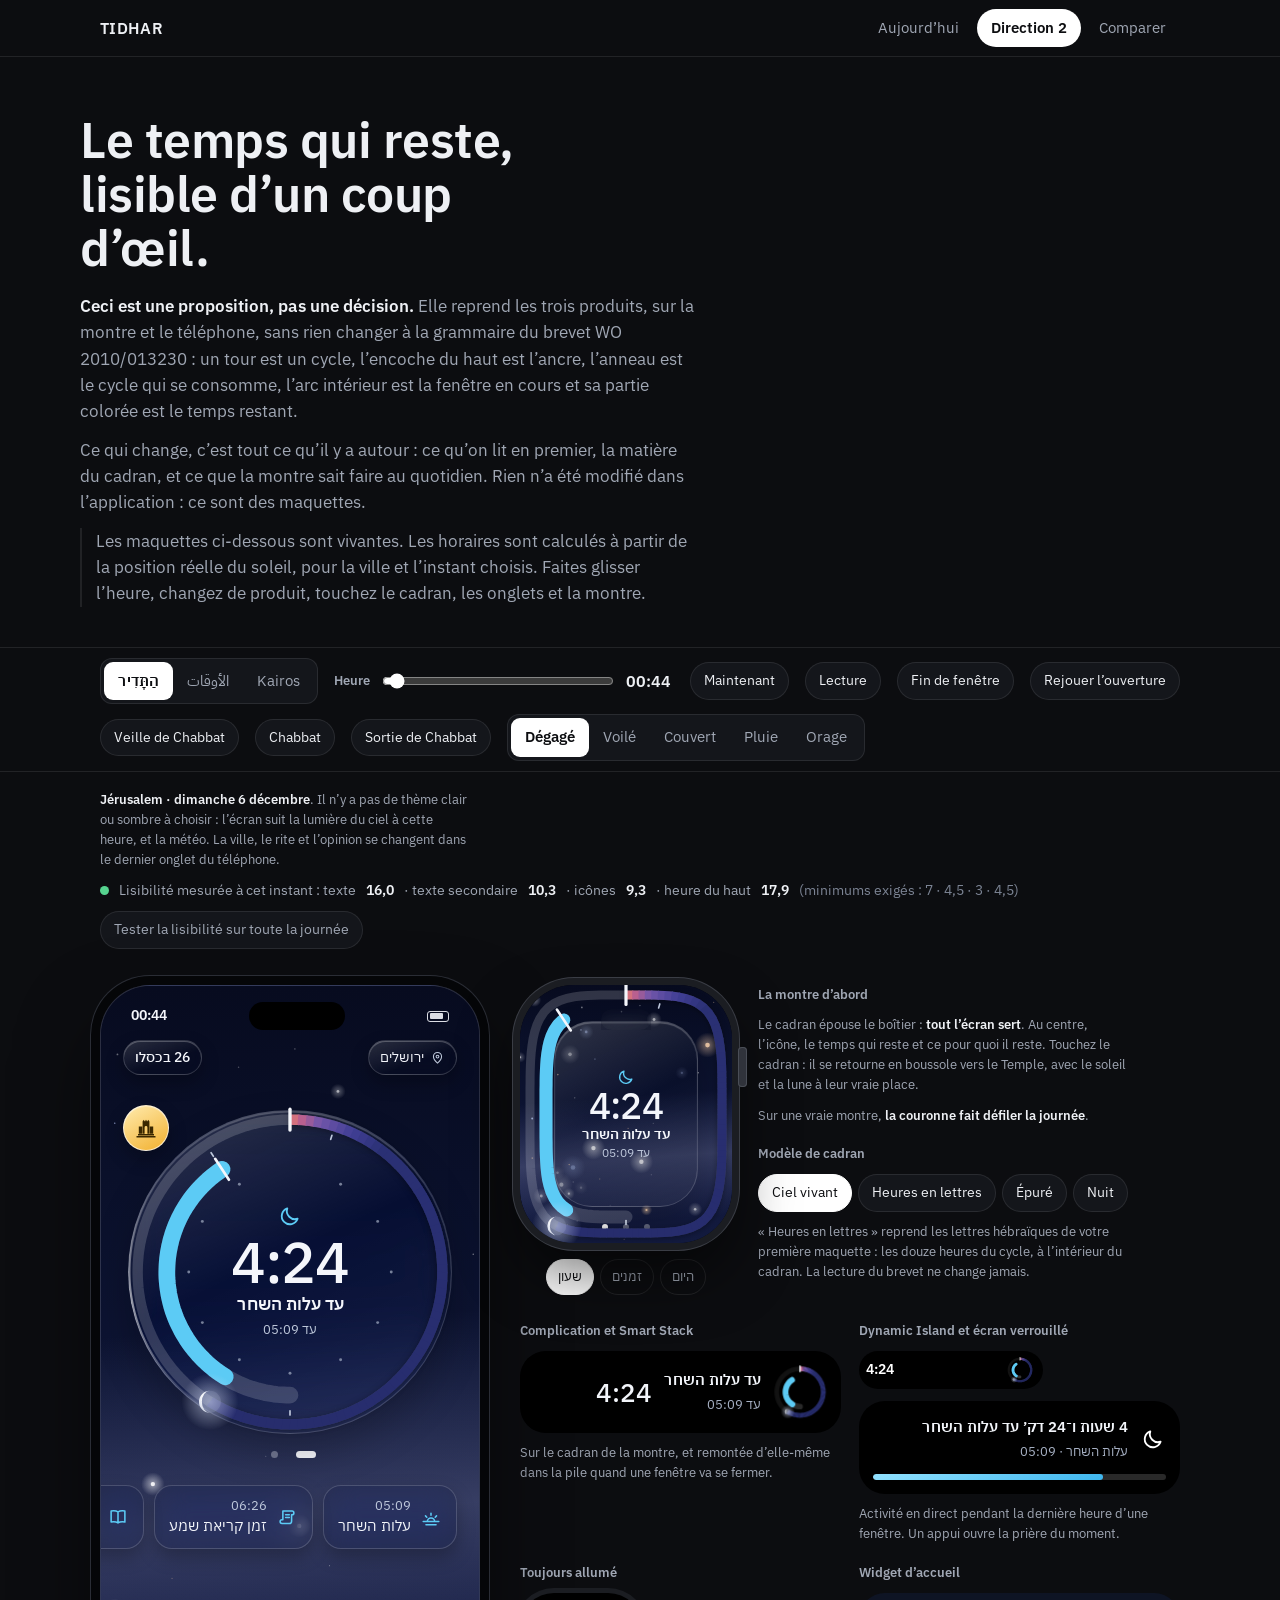
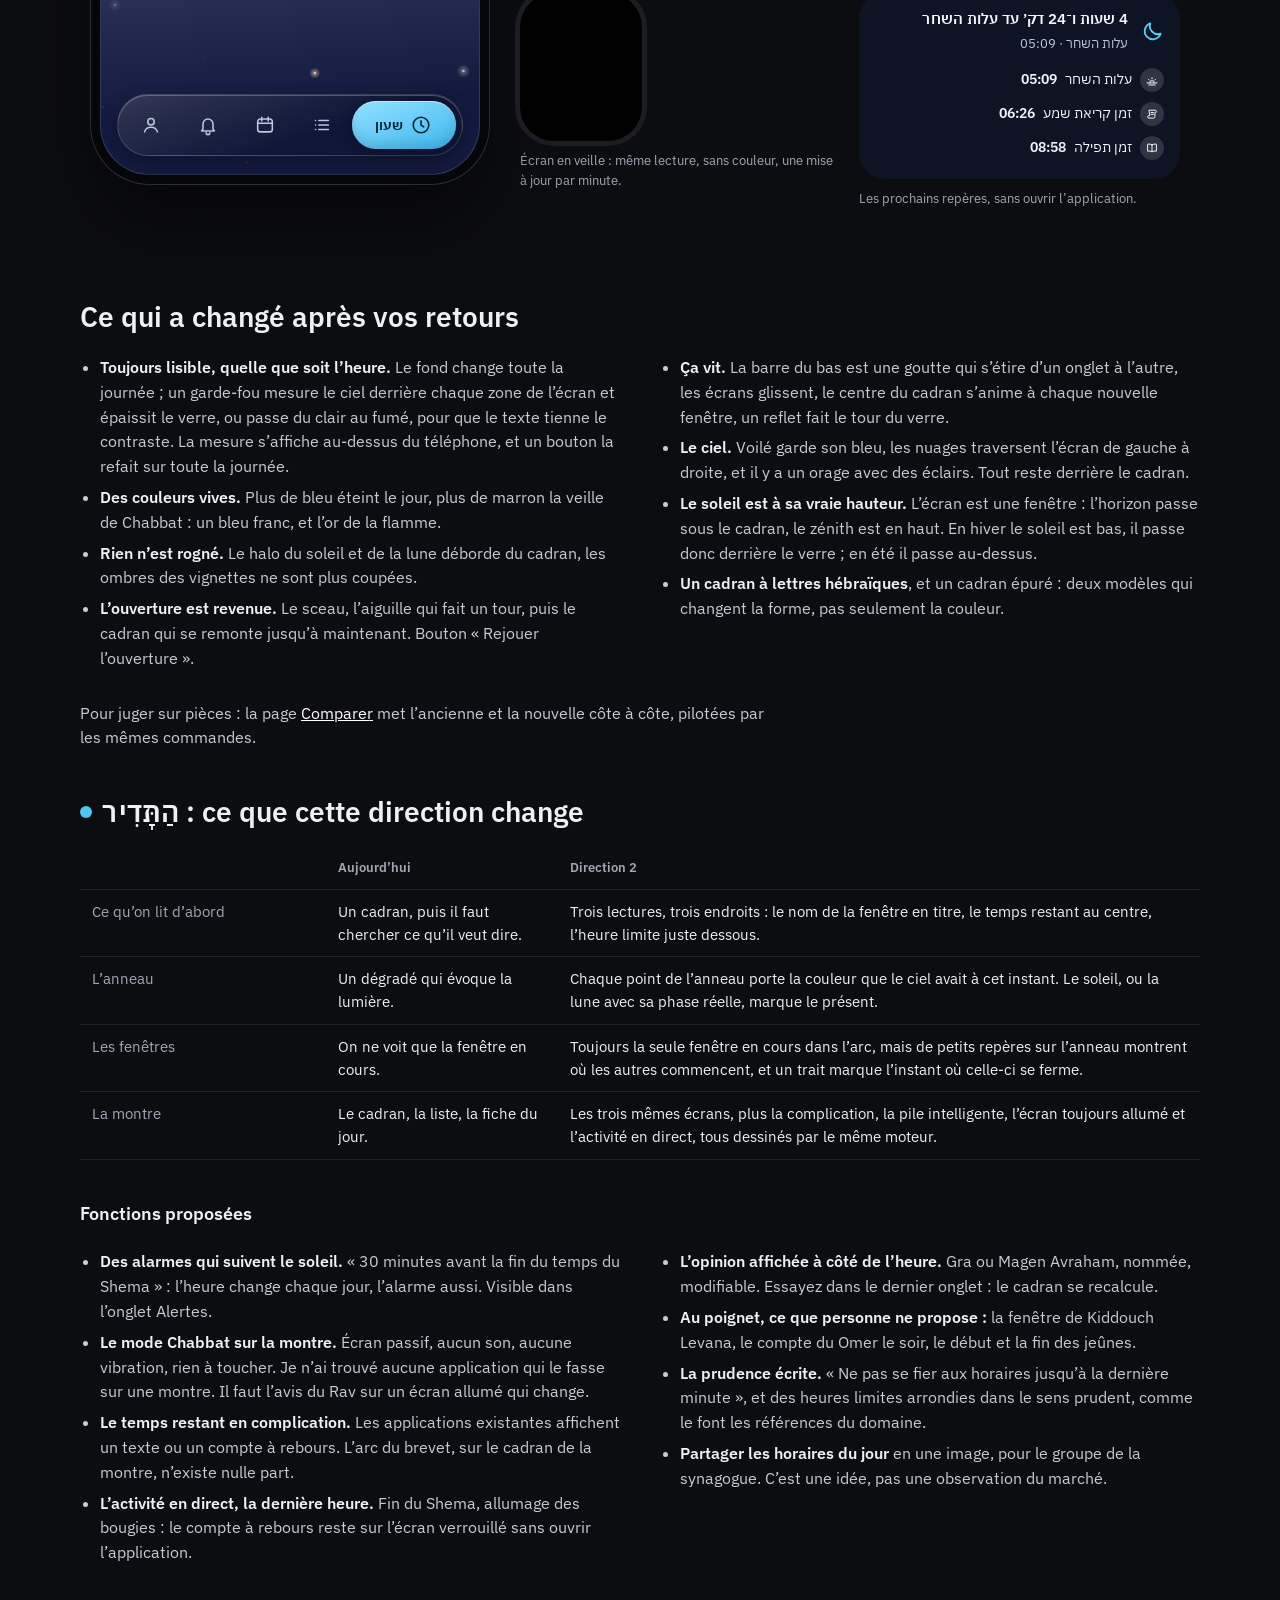
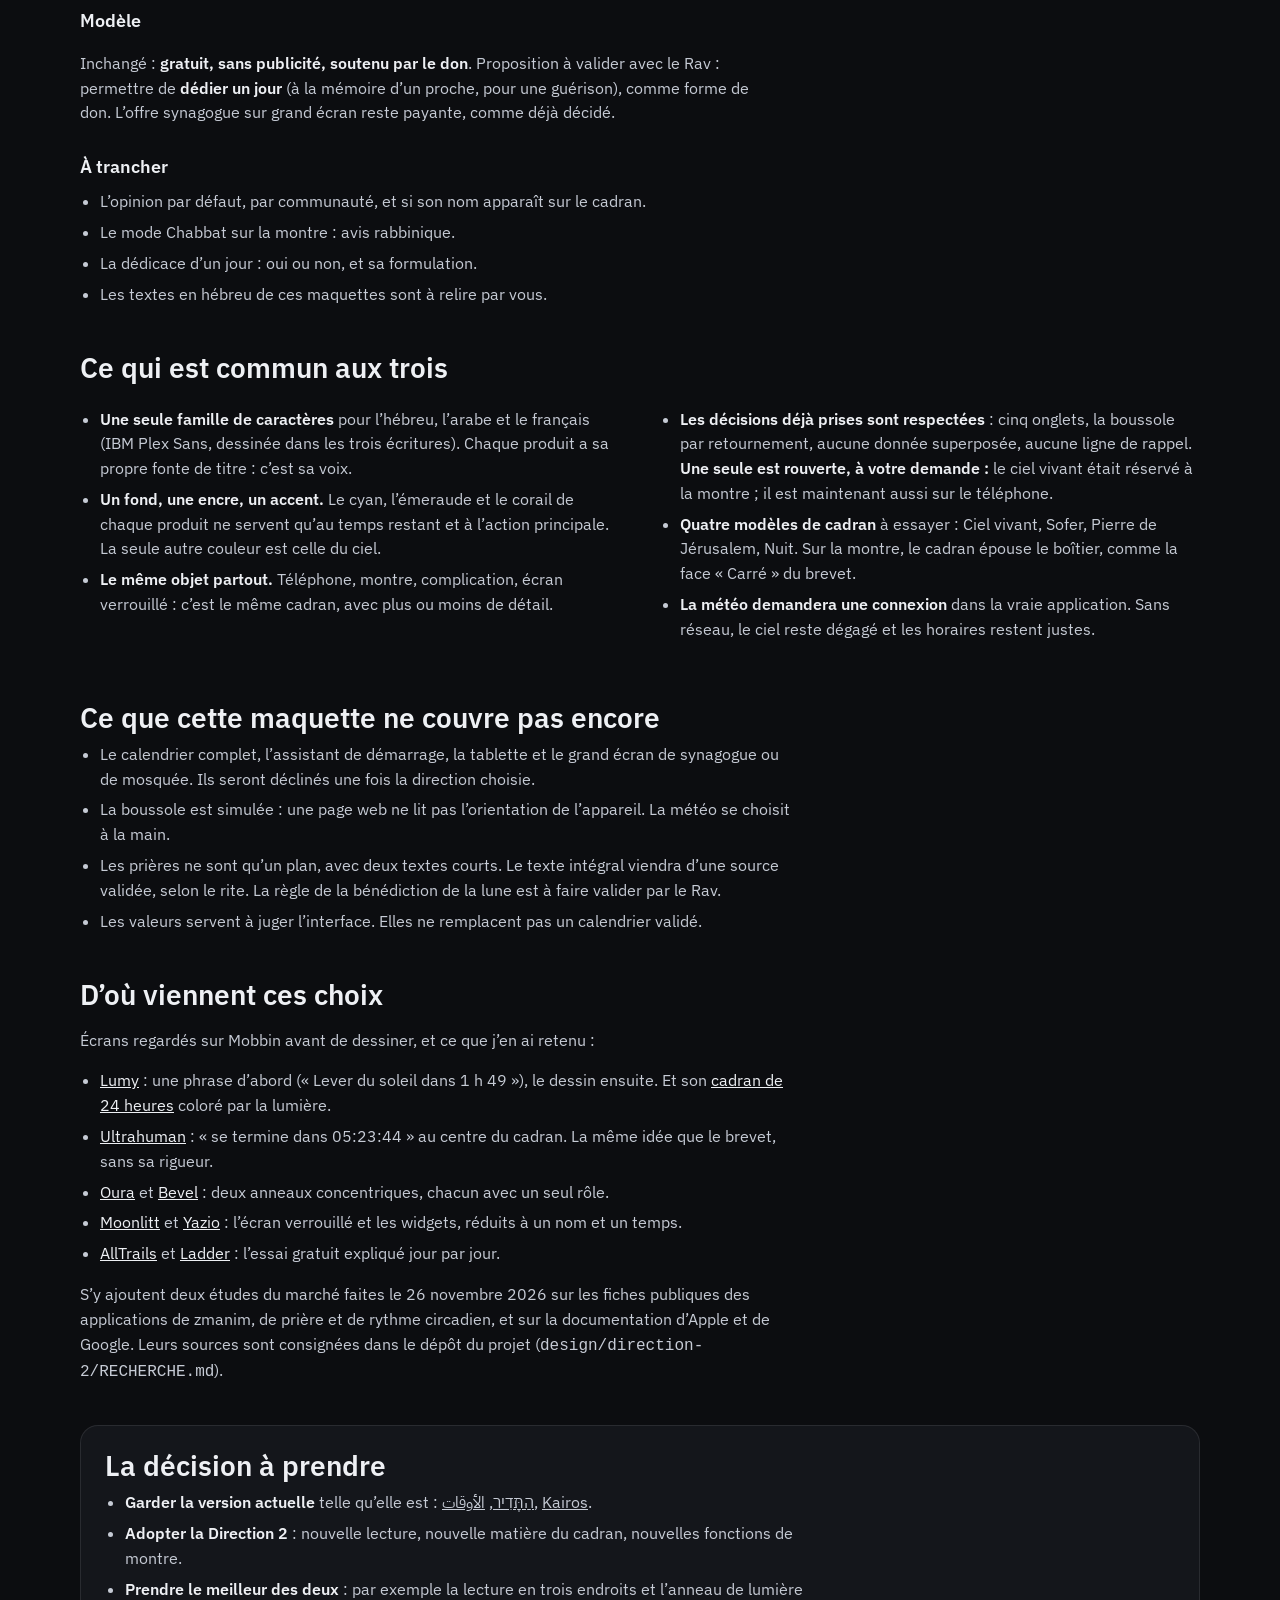
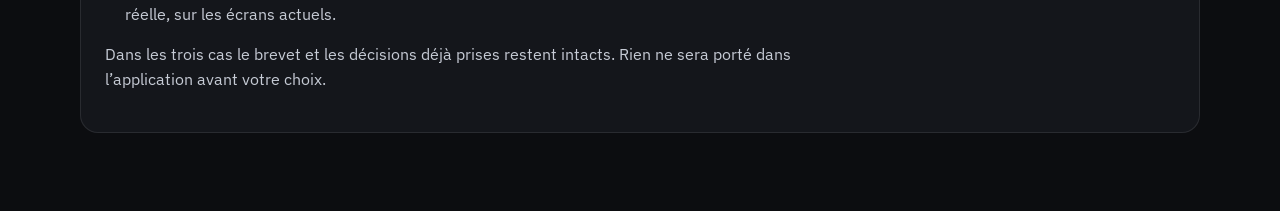
==== commit ffa2e04f: "Direction 2 : fleches de jour corrigees, date gregorienne Co-Authored-By: Claude Fable 5.2 <noreply@" ====
--- a/direction-2/index.html
+++ b/direction-2/index.html
@@ -8,7 +8,7 @@
 <link rel="preconnect" href="https://fonts.googleapis.com">
 <link rel="preconnect" href="https://fonts.gstatic.com" crossorigin>
 <link href="https://fonts.googleapis.com/css2?family=Frank+Ruhl+Libre:wght@400;500&family=Fraunces:opsz,wght@9..144,500&family=IBM+Plex+Sans:wght@400;500;600&family=IBM+Plex+Sans+Arabic:wght@400;500;600&family=IBM+Plex+Sans+Hebrew:wght@400;500;600&family=Noto+Naskh+Arabic:wght@500;600&display=swap" rel="stylesheet">
-<link rel="stylesheet" href="d2.css?v=4">
+<link rel="stylesheet" href="d2.css?v=5">
 </head>
 <body>
 <header class="top"><div class="wrap">
@@ -237,9 +237,9 @@
 </section>
 </main>
 
-<script src="engine.js?v=4"></script>
-<script src="icons.js?v=4"></script>
-<script src="sky.js?v=4"></script>
-<script src="app.js?v=4"></script>
+<script src="engine.js?v=5"></script>
+<script src="icons.js?v=5"></script>
+<script src="sky.js?v=5"></script>
+<script src="app.js?v=5"></script>
 </body>
 </html>
--- a/direction-2/d2.css
+++ b/direction-2/d2.css
@@ -608,3 +608,6 @@
 /* l'heure de la montre : dans une pastille de verre, plus jamais posée à nu sur le ciel */
 .wclock{inset-inline:auto;left:50%;transform:translateX(-50%);top:24px;padding:1px 9px;border-radius:99px;background:var(--s);color:var(--ink);-webkit-backdrop-filter:blur(8px);backdrop-filter:blur(8px);white-space:nowrap}
 .sfc.wd,.p[data-theme=light] .sfc.wd{background:var(--sheet);color:var(--ink)}
+
+.greg{font-variant-numeric:tabular-nums}
+.greg:empty{display:none}
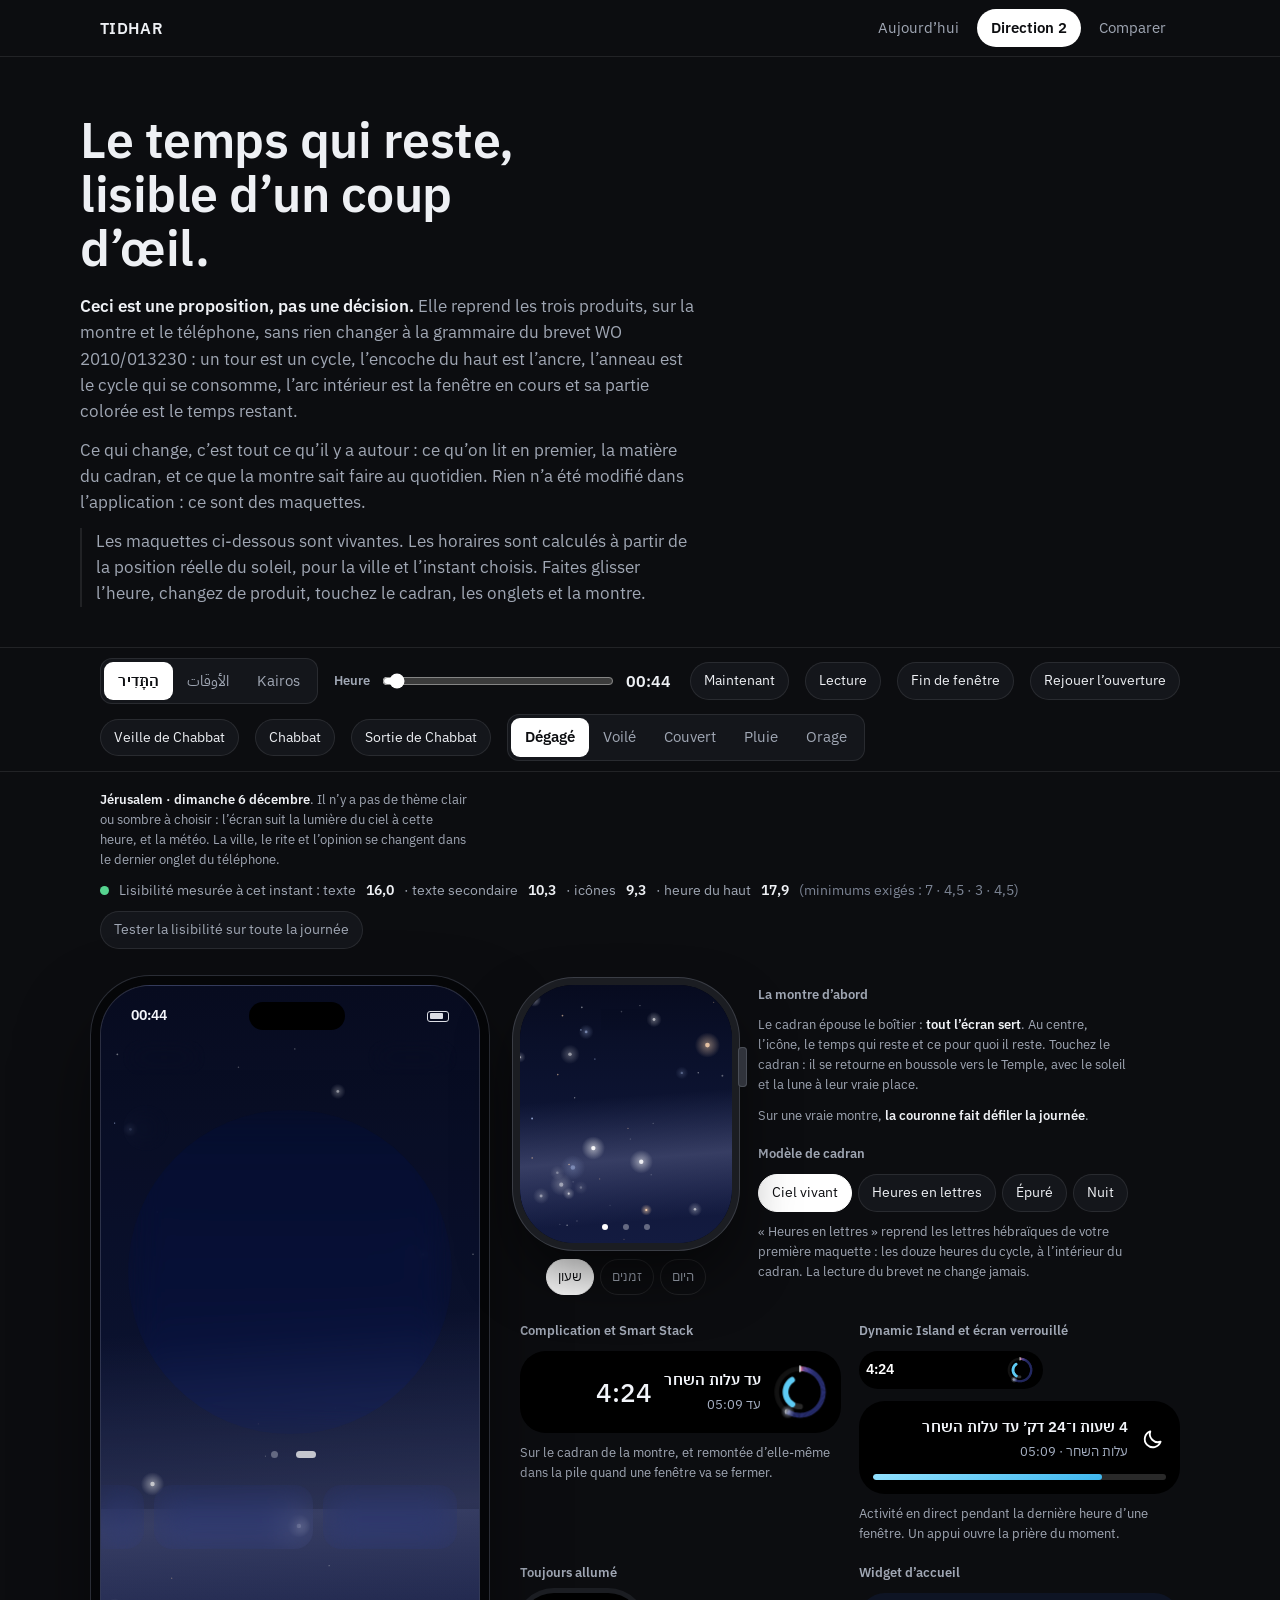
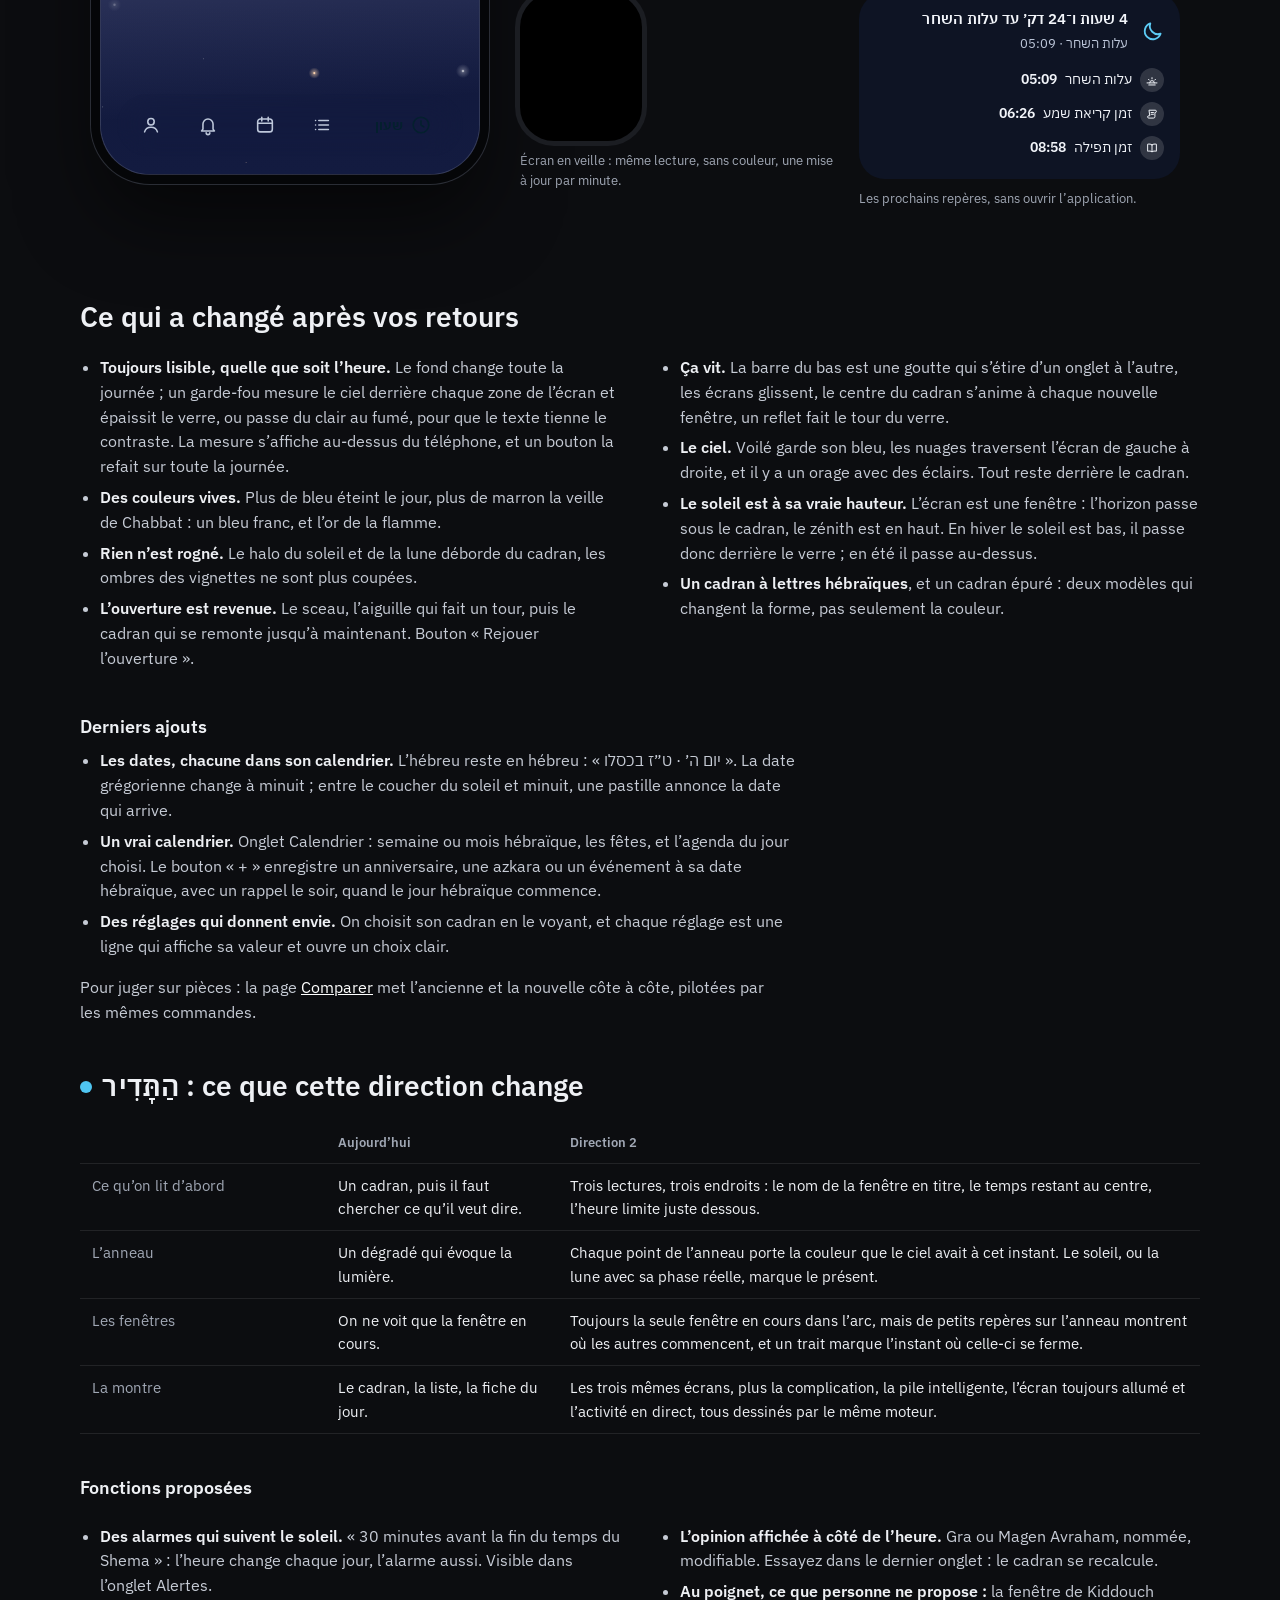
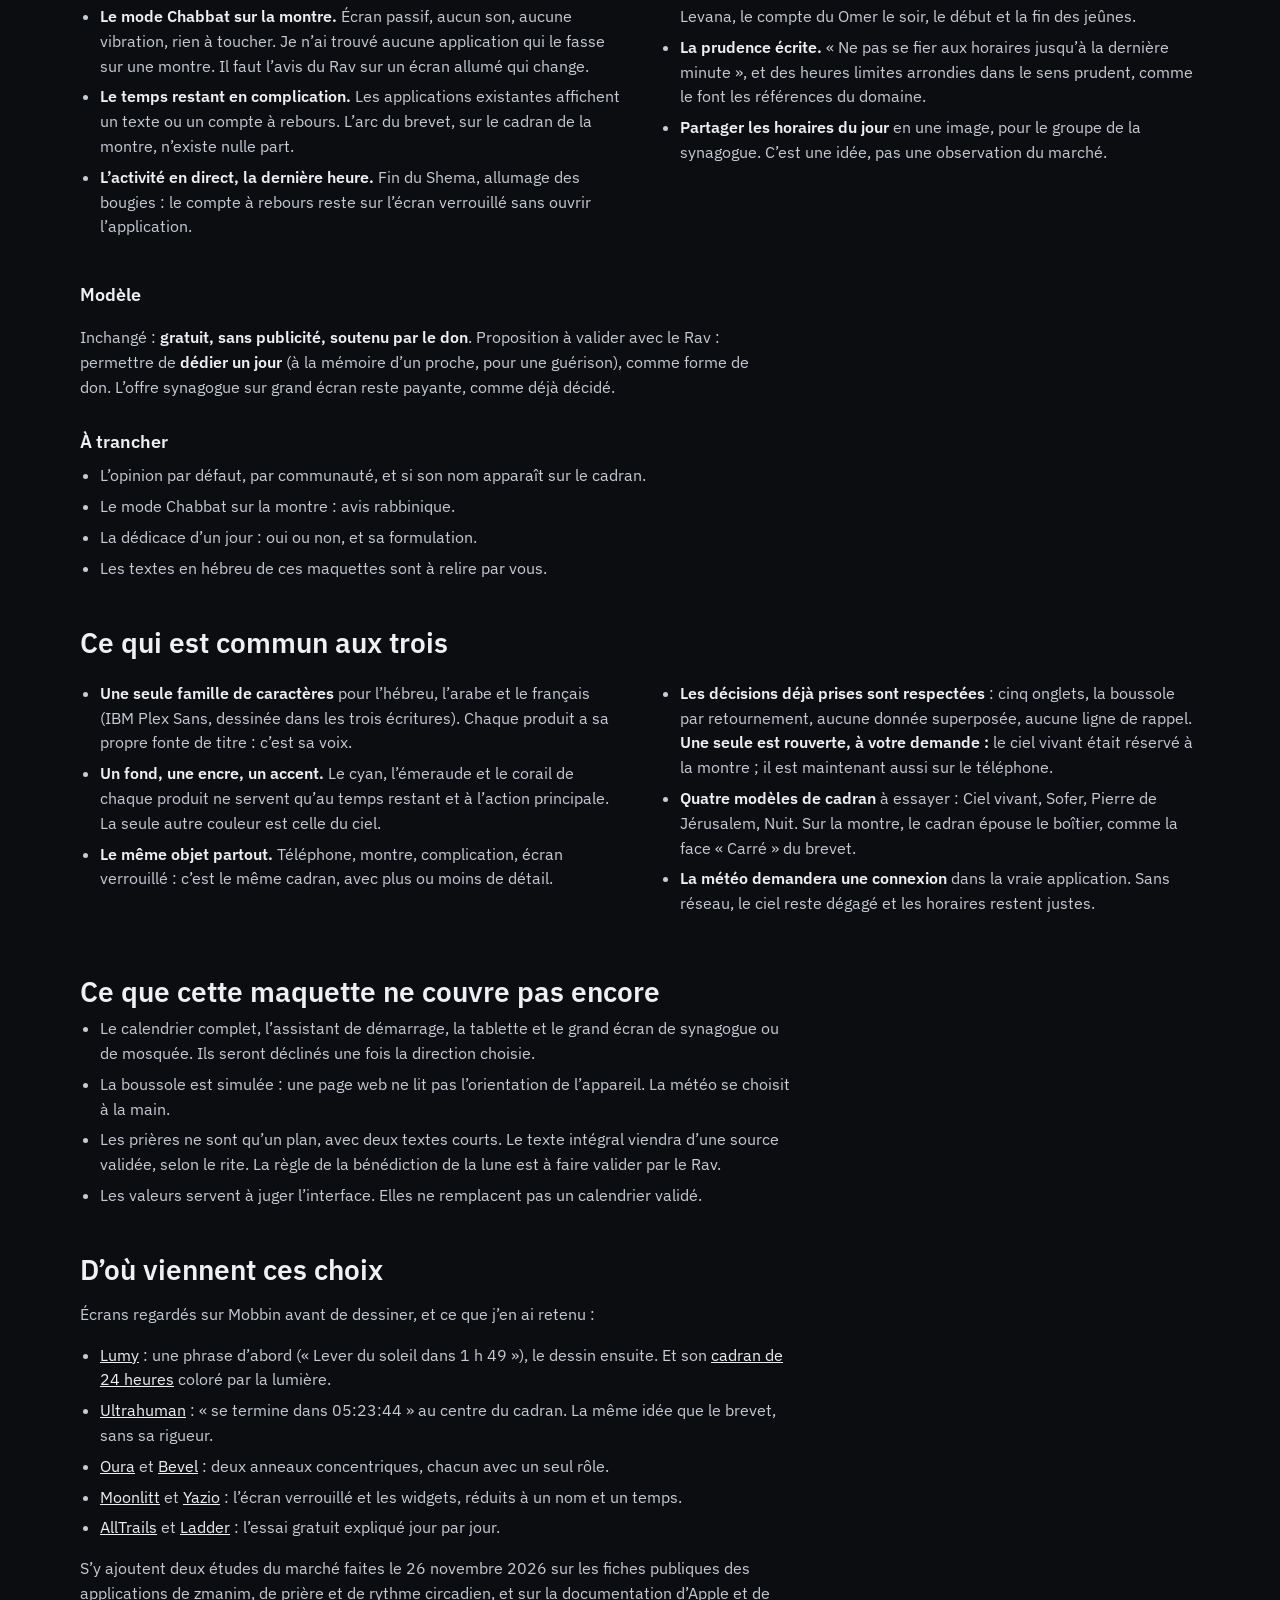
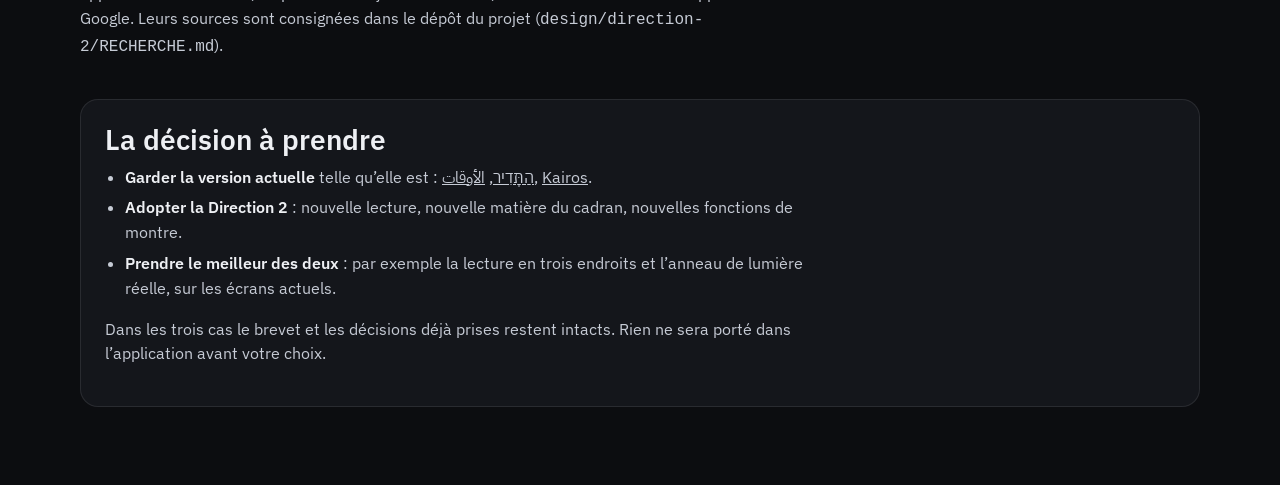
==== commit 742219c5: "Direction 2, iteration 5 : dates en hebreu, calendrier du mois, reglages refaits Co-Authored-By: Cla" ====
--- a/direction-2/index.html
+++ b/direction-2/index.html
@@ -8,7 +8,7 @@
 <link rel="preconnect" href="https://fonts.googleapis.com">
 <link rel="preconnect" href="https://fonts.gstatic.com" crossorigin>
 <link href="https://fonts.googleapis.com/css2?family=Frank+Ruhl+Libre:wght@400;500&family=Fraunces:opsz,wght@9..144,500&family=IBM+Plex+Sans:wght@400;500;600&family=IBM+Plex+Sans+Arabic:wght@400;500;600&family=IBM+Plex+Sans+Hebrew:wght@400;500;600&family=Noto+Naskh+Arabic:wght@500;600&display=swap" rel="stylesheet">
-<link rel="stylesheet" href="d2.css?v=5">
+<link rel="stylesheet" href="d2.css?v=6">
 </head>
 <body>
 <header class="top"><div class="wrap">
@@ -89,6 +89,12 @@
       <li><b>Un cadran à lettres hébraïques</b>, et un cadran épuré : deux modèles qui changent la forme, pas seulement la couleur.</li>
     </ul>
   </div>
+  <h3>Derniers ajouts</h3>
+  <ul>
+    <li><b>Les dates, chacune dans son calendrier.</b> L’hébreu reste en hébreu : « יום ה׳ · ט״ז בכסלו ». La date grégorienne change à minuit ; entre le coucher du soleil et minuit, une pastille annonce la date qui arrive.</li>
+    <li><b>Un vrai calendrier.</b> Onglet Calendrier : semaine ou mois hébraïque, les fêtes, et l’agenda du jour choisi. Le bouton « + » enregistre un anniversaire, une azkara ou un événement à sa date hébraïque, avec un rappel le soir, quand le jour hébraïque commence.</li>
+    <li><b>Des réglages qui donnent envie.</b> On choisit son cadran en le voyant, et chaque réglage est une ligne qui affiche sa valeur et ouvre un choix clair.</li>
+  </ul>
   <p>Pour juger sur pièces : la page <a href="comparer.html" style="color:#fff">Comparer</a> met l’ancienne et la nouvelle côte à côte, pilotées par les mêmes commandes.</p>
 
   <!-- ===== HaTidhar ===== -->
@@ -237,9 +243,9 @@
 </section>
 </main>
 
-<script src="engine.js?v=5"></script>
-<script src="icons.js?v=5"></script>
-<script src="sky.js?v=5"></script>
-<script src="app.js?v=5"></script>
+<script src="engine.js?v=6"></script>
+<script src="icons.js?v=6"></script>
+<script src="sky.js?v=6"></script>
+<script src="app.js?v=6"></script>
 </body>
 </html>
--- a/direction-2/d2.css
+++ b/direction-2/d2.css
@@ -611,3 +611,84 @@
 
 .greg{font-variant-numeric:tabular-nums}
 .greg:empty{display:none}
+
+/* =====================================================================================
+   Itération 5 : dates tout en hébreu, réglages en aperçus et lignes groupées, calendrier du mois.
+   ===================================================================================== */
+.dayline{font-size:24px;white-space:nowrap}
+.greg{display:flex;flex-wrap:wrap;justify-content:center;align-items:center;gap:4px 8px;margin-top:3px;font-variant-numeric:tabular-nums}
+.gnext{display:inline-flex;align-items:center;gap:5px;padding:2px 9px;border-radius:99px;background:var(--s2);color:var(--ink);font-size:12.5px;font-weight:600}
+.gnext svg{width:13px;height:13px}
+
+/* réglages : on choisit un cadran en le voyant, et chaque réglage est une ligne qui dit sa valeur */
+.fthumbs{display:flex;gap:12px;overflow-x:auto;margin:6px -22px 0;padding:8px 22px 16px;scrollbar-width:none}
+.fthumbs::-webkit-scrollbar{display:none}
+.fthumb{flex:none;width:108px;display:grid;gap:9px;justify-items:center;font-size:13px;font-weight:600;color:var(--mute);transition:transform .28s var(--spring)}
+.fprev{display:block;width:108px;height:108px;border-radius:26px;padding:9px;background:linear-gradient(160deg,rgba(255,255,255,.16),rgba(255,255,255,0) 60%),var(--s);border:1px solid var(--rim);box-shadow:inset 0 1px 0 var(--shine),var(--shadow)}
+.fprev[data-tone=dark]{background:#05070D;border-color:rgba(255,255,255,.14)}
+.fprev .hr{font-size:26px}
+.fthumb[aria-pressed=true]{color:var(--ink)}
+.fthumb[aria-pressed=true] .fprev{outline:2.5px solid var(--acct);outline-offset:3px}
+.fthumb:active{transform:scale(.95)}
+.sgroup{border-radius:22px;background:linear-gradient(160deg,rgba(255,255,255,.12),rgba(255,255,255,0) 60%),var(--s);border:1px solid var(--rim);box-shadow:inset 0 1px 0 var(--shine),var(--shadow);margin-top:12px;overflow:hidden}
+.srow{display:flex;align-items:center;gap:12px;width:100%;min-height:60px;padding:8px 14px;text-align:start;font-size:16px}
+.srow+.srow{border-top:1px solid var(--line)}
+.sico{flex:none;width:36px;height:36px;border-radius:12px;background:var(--accf);color:var(--on);display:grid;place-items:center;box-shadow:inset 0 1px 0 rgba(255,255,255,.4)}
+.sico svg{width:20px;height:20px}
+.slab{flex:1;min-width:0;font-weight:500}
+.sval{color:var(--mute);font-size:14.5px;max-width:48%;text-align:end;overflow:hidden;text-overflow:ellipsis;white-space:nowrap}
+.srow>svg{width:16px;height:16px;color:var(--mute);flex:none}
+.srow:active{background:var(--s2)}
+.opts{margin-top:12px;display:grid;gap:8px}
+.opt{display:flex;align-items:center;justify-content:space-between;gap:12px;min-height:58px;padding:10px 14px;border-radius:16px;background:var(--s2);text-align:start;font-size:16.5px;transition:transform .28s var(--spring)}
+.opt b{font-weight:600;display:block}
+.opt small{display:block;font-size:13px;color:var(--mute);margin-top:2px}
+.radio{flex:none;width:22px;height:22px;border-radius:50%;border:2px solid var(--mute);transition:border .2s}
+.opt[aria-pressed=true]{outline:2px solid var(--acct);outline-offset:-2px}
+.opt[aria-pressed=true] .radio{border:7px solid var(--acct)}
+.opt:active{transform:scale(.97)}
+
+/* calendrier : semaine ou mois, l'agenda du jour dessous */
+.calhead{display:flex;align-items:center;justify-content:space-between;margin-top:8px}
+.seg2{display:inline-flex;padding:3px;border-radius:99px;background:var(--s2)}
+.seg2 button{min-height:38px;padding:0 20px;border-radius:99px;font-size:14.5px;font-weight:600;color:var(--mute);transition:color .3s}
+.seg2 button[aria-pressed=true]{background:var(--accf);color:var(--on);box-shadow:inset 0 1px 0 rgba(255,255,255,.4)}
+.seg2.wide{display:flex;margin-top:8px}
+.seg2.wide button{flex:1;padding:0 6px;min-height:44px}
+.fab{width:44px;height:44px;border-radius:50%;background:var(--accf);color:var(--on);display:grid;place-items:center;box-shadow:inset 0 1px 0 rgba(255,255,255,.4),var(--shadow);transition:transform .28s var(--spring)}
+.fab svg{width:22px;height:22px}
+.fab:active{transform:scale(.9)}
+.mnav{display:flex;align-items:center;justify-content:space-between;margin:14px 0 4px;text-align:center}
+.mnav b{display:block;font-family:var(--title);font-size:25px;font-weight:500;line-height:1.15}
+.mnav small{font-size:13px;color:var(--mute)}
+.mnav button{width:44px;height:44px;border-radius:50%;display:grid;place-items:center;background:var(--s);border:1px solid var(--rim);box-shadow:inset 0 1px 0 var(--shine)}
+.mnav svg{width:18px;height:18px}
+.mgrid{display:grid;grid-template-columns:repeat(7,minmax(0,1fr));gap:4px;margin-top:6px}
+.dow{text-align:center;font-size:12.5px;color:var(--mute);font-weight:600;padding:4px 0}
+.mday{aspect-ratio:1/1.14;border-radius:14px;display:grid;place-content:center;justify-items:center;background:var(--s);animation:tin .4s var(--ease) both;transition:transform .28s var(--spring)}
+.mday b{font-family:var(--title);font-size:17px;font-weight:500;line-height:1.1}
+.mday small{font-size:10.5px;color:var(--mute);font-variant-numeric:tabular-nums;line-height:1.15}
+.mday i{display:flex;gap:3px;height:5px;margin-top:2px}
+.mday u{width:5px;height:5px;border-radius:50%;background:var(--acct)}
+.mday u.mine{background:#F2A81C}
+.mday.shab{background:var(--s2)}
+.mday.today{outline:2px solid var(--acct);outline-offset:-2px}
+.mday.sel{background:var(--accf);color:var(--on)}
+.mday.sel small{color:inherit;opacity:.88}
+.mday.sel u,.mday.sel u.mine{background:currentColor}
+.mday:active{transform:scale(.92)}
+.agenda{margin-top:16px}
+.aghead b{display:block;font-family:var(--title);font-size:21px;font-weight:500}
+.aghead small{font-size:13px;color:var(--mute);font-variant-numeric:tabular-nums}
+.agenda .list{margin-top:4px}
+.agenda li small{display:block;font-size:12.5px;color:var(--mute)}
+.agenda li b{font-weight:600}
+.agenda li em{font-style:normal;font-size:11.5px;padding:2px 8px;border-radius:99px;background:var(--s2);color:var(--mute);margin-inline-start:auto;flex:none}
+.agenda li.mine .ri{background:linear-gradient(150deg,#FFEBAE,#F2B02E);color:#3A2800}
+.addrow{display:flex;align-items:center;gap:10px;width:100%;min-height:52px;margin-top:12px;padding:0 14px;border-radius:16px;border:1.5px dashed var(--mute);font-size:15px;font-weight:500}
+.addrow svg{width:18px;height:18px;flex:none}
+.inp{width:100%;min-height:50px;border-radius:14px;border:1px solid var(--line);background:var(--s2);color:var(--ink);font:inherit;font-size:17px;padding:0 14px;margin-top:8px}
+.inp:focus-visible{outline:2px solid var(--acct);outline-offset:1px}
+.card.flat{box-shadow:none;background:var(--s2);border:0;-webkit-backdrop-filter:none;backdrop-filter:none}
+.card.flat b{display:block;font-weight:600}
+@media (prefers-reduced-motion:reduce){.mday{animation:none}}
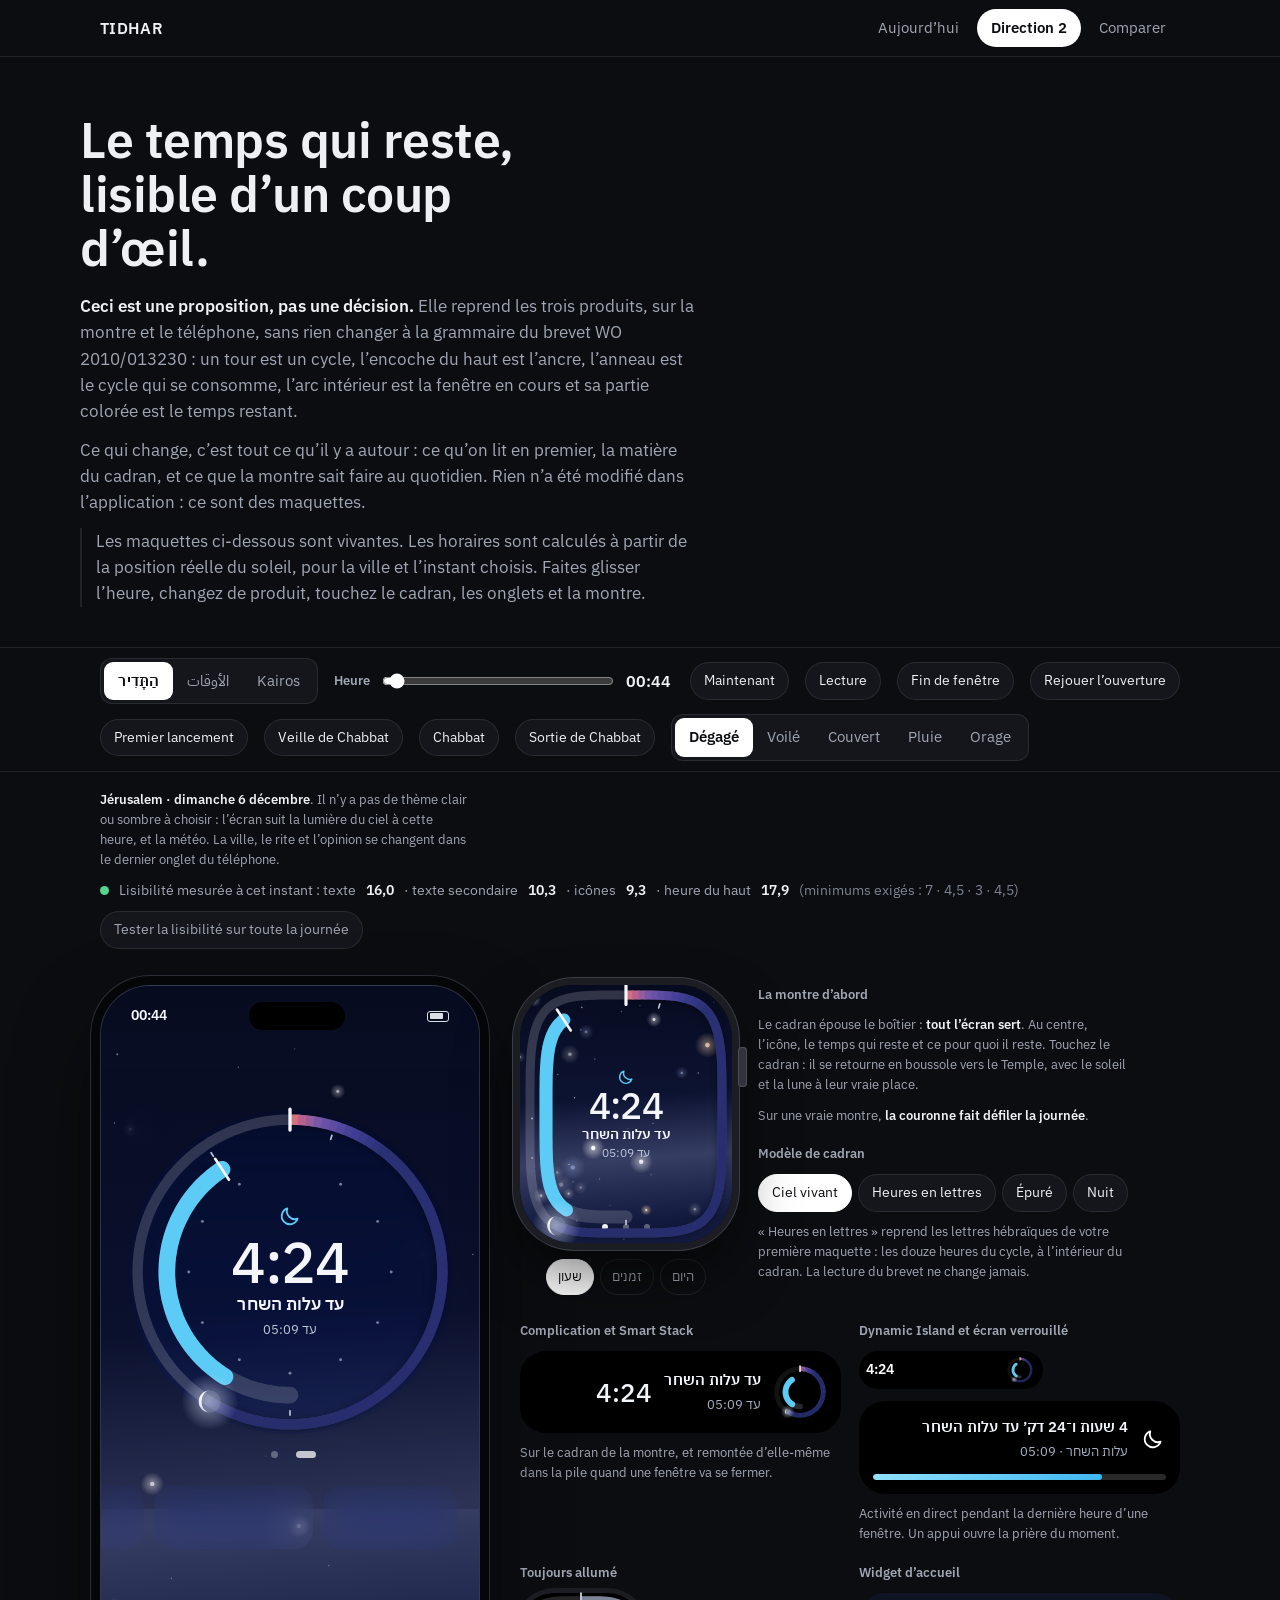
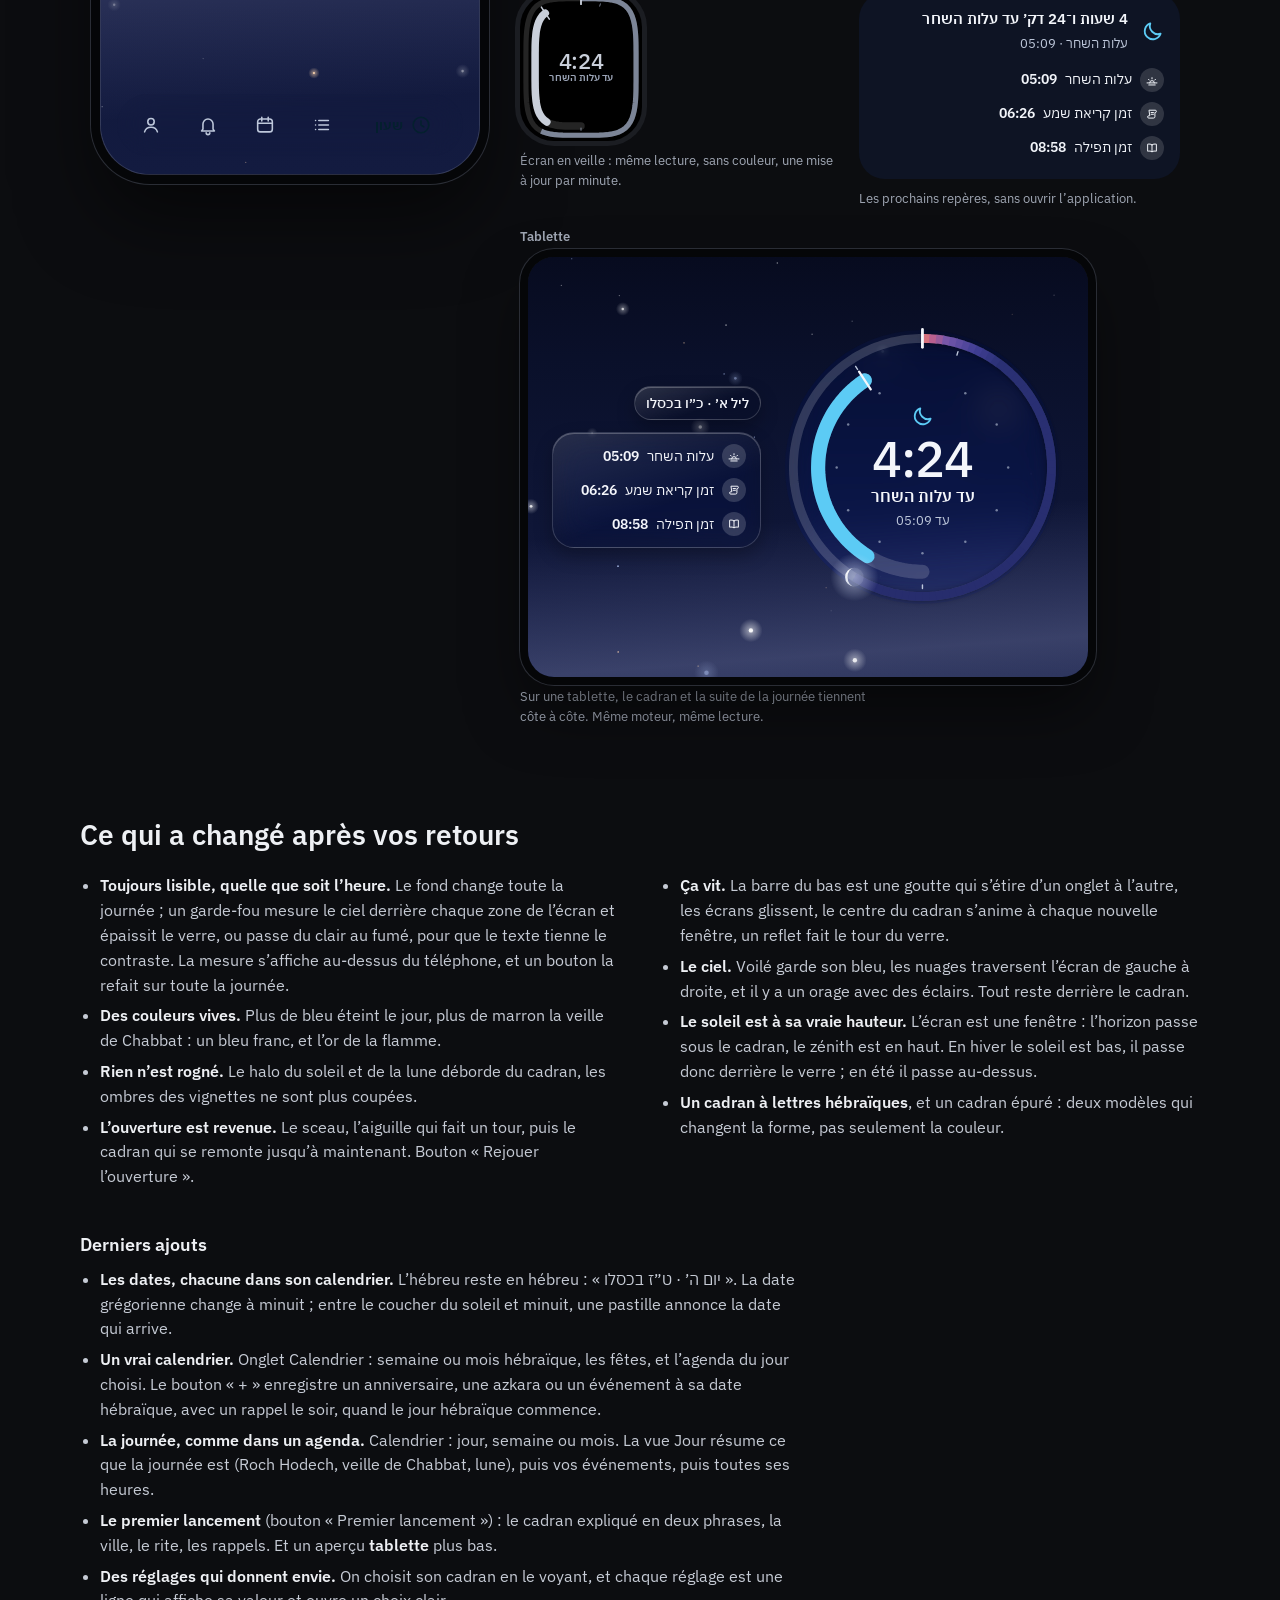
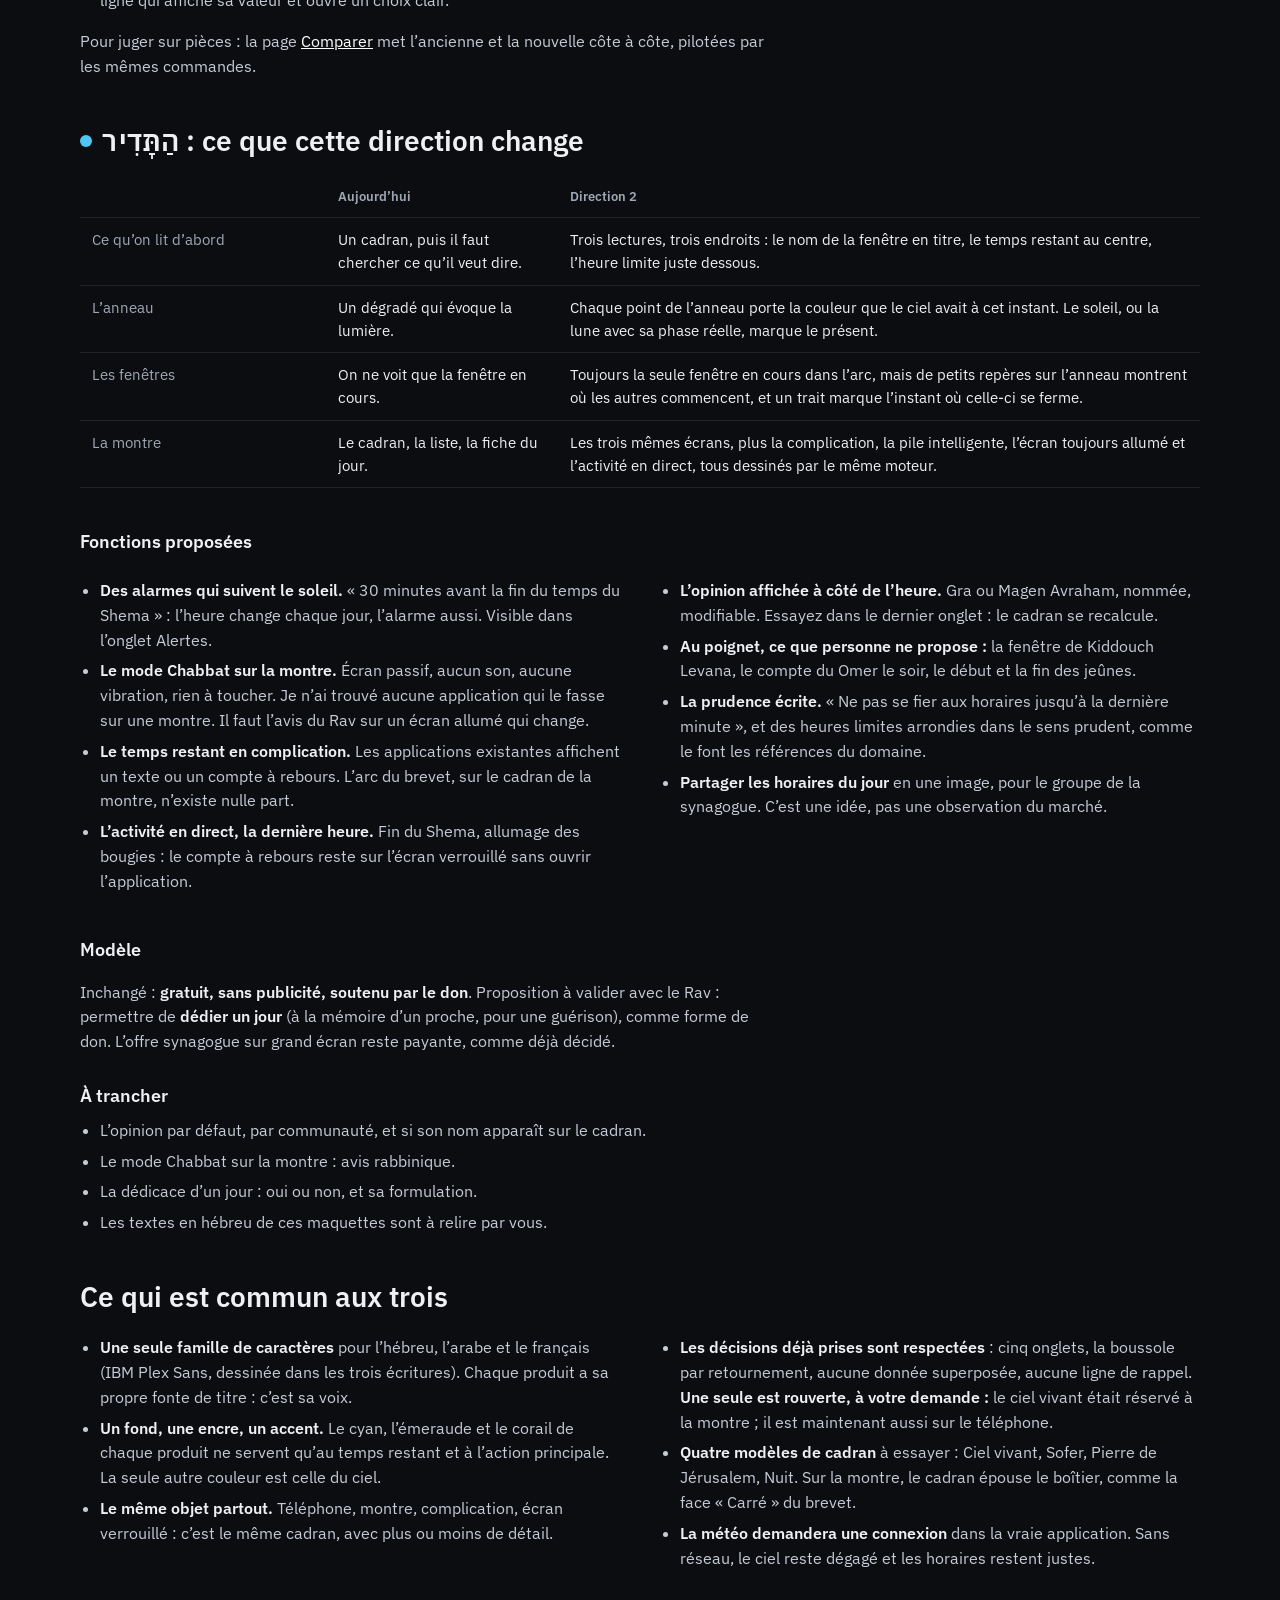
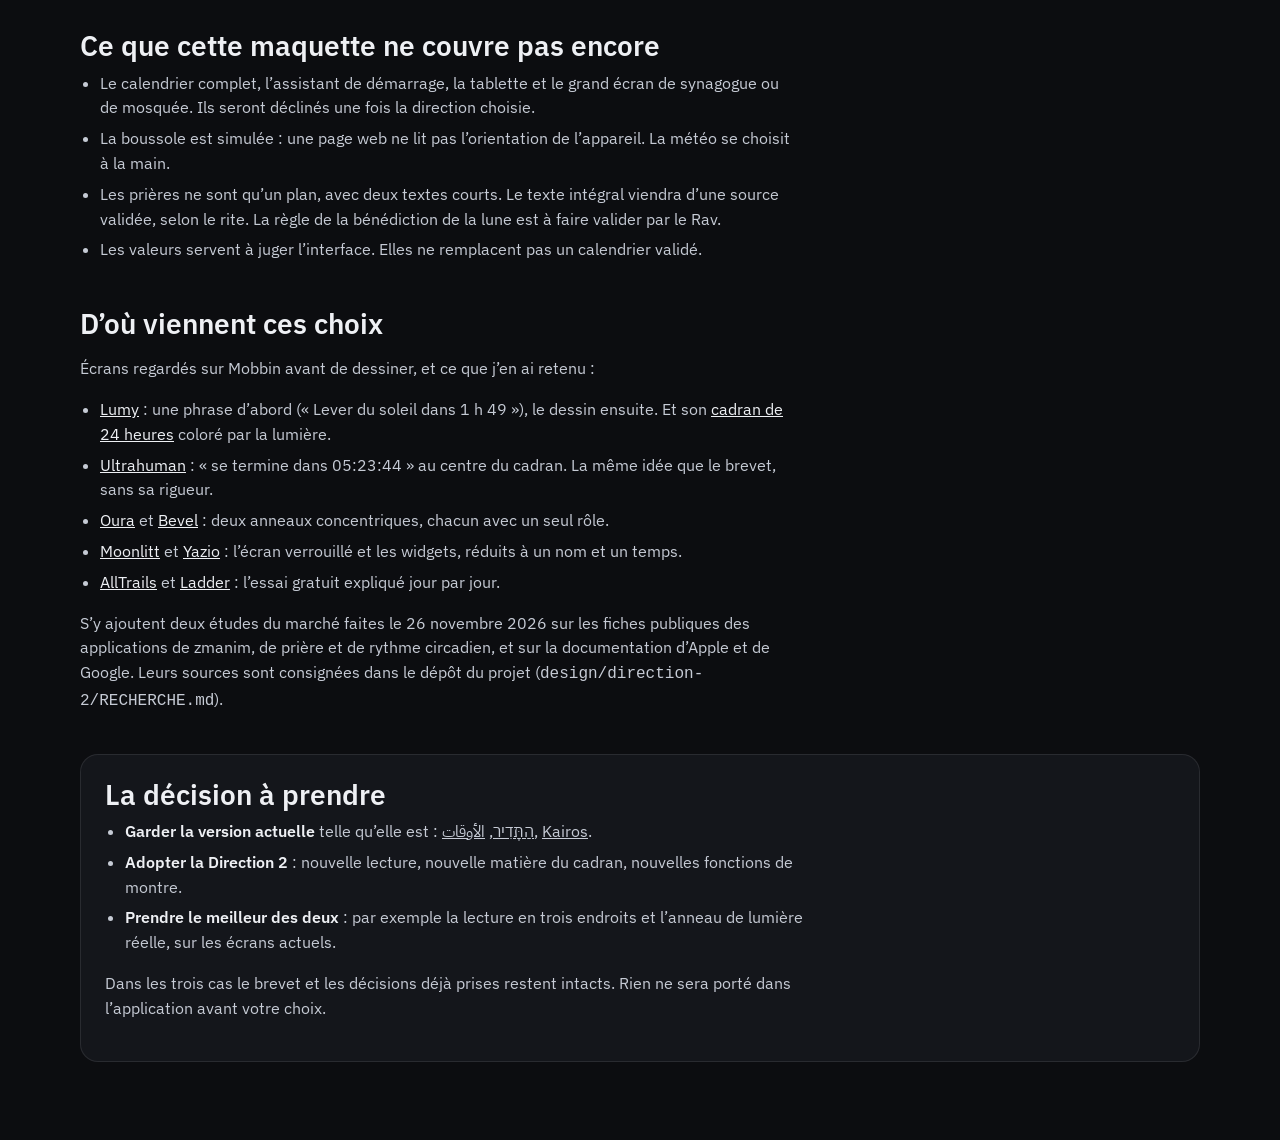
==== commit 6cbdeb91: "Direction 2, iteration 6 : plus de saut, verre partout, vue Jour, premier lancement, tablette Co-Aut" ====
--- a/direction-2/index.html
+++ b/direction-2/index.html
@@ -8,7 +8,7 @@
 <link rel="preconnect" href="https://fonts.googleapis.com">
 <link rel="preconnect" href="https://fonts.gstatic.com" crossorigin>
 <link href="https://fonts.googleapis.com/css2?family=Frank+Ruhl+Libre:wght@400;500&family=Fraunces:opsz,wght@9..144,500&family=IBM+Plex+Sans:wght@400;500;600&family=IBM+Plex+Sans+Arabic:wght@400;500;600&family=IBM+Plex+Sans+Hebrew:wght@400;500;600&family=Noto+Naskh+Arabic:wght@500;600&display=swap" rel="stylesheet">
-<link rel="stylesheet" href="d2.css?v=6">
+<link rel="stylesheet" href="d2.css?v=7">
 </head>
 <body>
 <header class="top"><div class="wrap">
@@ -39,6 +39,7 @@
   <button class="chip" data-go="play" aria-pressed="false">Lecture</button>
   <button class="chip" data-go="end">Fin de fenêtre</button>
   <button class="chip" data-go="splash">Rejouer l’ouverture</button>
+  <button class="chip" data-go="onb">Premier lancement</button>
   <button class="chip" data-go="erev" data-for="hatadhar">Veille de Chabbat</button>
   <button class="chip" data-go="shab" data-for="hatadhar">Chabbat</button>
   <button class="chip" data-go="motz" data-for="hatadhar">Sortie de Chabbat</button>
@@ -93,6 +94,8 @@
   <ul>
     <li><b>Les dates, chacune dans son calendrier.</b> L’hébreu reste en hébreu : « יום ה׳ · ט״ז בכסלו ». La date grégorienne change à minuit ; entre le coucher du soleil et minuit, une pastille annonce la date qui arrive.</li>
     <li><b>Un vrai calendrier.</b> Onglet Calendrier : semaine ou mois hébraïque, les fêtes, et l’agenda du jour choisi. Le bouton « + » enregistre un anniversaire, une azkara ou un événement à sa date hébraïque, avec un rappel le soir, quand le jour hébraïque commence.</li>
+    <li><b>La journée, comme dans un agenda.</b> Calendrier : jour, semaine ou mois. La vue Jour résume ce que la journée est (Roch Hodech, veille de Chabbat, lune), puis vos événements, puis toutes ses heures.</li>
+    <li><b>Le premier lancement</b> (bouton « Premier lancement ») : le cadran expliqué en deux phrases, la ville, le rite, les rappels. Et un aperçu <b>tablette</b> plus bas.</li>
     <li><b>Des réglages qui donnent envie.</b> On choisit son cadran en le voyant, et chaque réglage est une ligne qui affiche sa valeur et ouvre un choix clair.</li>
   </ul>
   <p>Pour juger sur pièces : la page <a href="comparer.html" style="color:#fff">Comparer</a> met l’ancienne et la nouvelle côte à côte, pilotées par les mêmes commandes.</p>
@@ -243,9 +246,9 @@
 </section>
 </main>
 
-<script src="engine.js?v=6"></script>
-<script src="icons.js?v=6"></script>
-<script src="sky.js?v=6"></script>
-<script src="app.js?v=6"></script>
+<script src="engine.js?v=7"></script>
+<script src="icons.js?v=7"></script>
+<script src="sky.js?v=7"></script>
+<script src="app.js?v=7"></script>
 </body>
 </html>
--- a/direction-2/d2.css
+++ b/direction-2/d2.css
@@ -692,3 +692,75 @@
 .card.flat{box-shadow:none;background:var(--s2);border:0;-webkit-backdrop-filter:none;backdrop-filter:none}
 .card.flat b{display:block;font-weight:600}
 @media (prefers-reduced-motion:reduce){.mday{animation:none}}
+
+/* =====================================================================================
+   Itération 6 : plus rien ne saute, le verre partout, vue Jour, premier lancement, tablette.
+   ===================================================================================== */
+/* --- rien ne se rejoue quand on touche : les animations d'entrée ne jouent qu'à l'arrivée d'un écran --- */
+.sheet.still,.scrim.still,.onb.still{animation:none}
+.mday{animation:none}
+.scr.enter .mday{animation:tin .4s var(--ease) both}
+.next>.tile{animation:none}
+.next.fresh>.tile,.phone.arriving .next>.tile{animation:tin .55s var(--ease) both}
+
+/* --- le verre, sur tous les écrans : feuilles, listes, calendrier, choix --- */
+.p{--sheetg:rgba(13,19,35,.80)}
+.p[data-theme=light]{--sheetg:rgba(246,247,251,.80)}
+.sheet{background:linear-gradient(165deg,rgba(255,255,255,.16),rgba(255,255,255,0) 42%),var(--sheetg);-webkit-backdrop-filter:blur(30px) saturate(1.6);backdrop-filter:blur(30px) saturate(1.6);
+  border:1px solid var(--rim);border-bottom:0;box-shadow:inset 0 1.5px 0 var(--shine),0 -18px 50px rgba(0,0,0,.30)}
+.sheet::before{content:"";display:block;width:38px;height:5px;border-radius:9px;background:var(--mute);opacity:.45;margin:-8px auto 12px}
+.opt,.inp,.seg2,.card.flat,.xbtn,.mday,.addrow{background-image:linear-gradient(160deg,rgba(255,255,255,.16),rgba(255,255,255,0) 62%);border:1px solid var(--rim);box-shadow:inset 0 1px 0 var(--shine)}
+.addrow{border-style:dashed;border-color:var(--mute);box-shadow:none}
+.mday{-webkit-backdrop-filter:blur(10px);backdrop-filter:blur(10px)}
+.mday.sel{border-color:transparent}
+.list.glassy,.sgroup{-webkit-backdrop-filter:blur(16px) saturate(1.4);backdrop-filter:blur(16px) saturate(1.4)}
+.list.glassy{border-radius:22px;background:linear-gradient(160deg,rgba(255,255,255,.12),rgba(255,255,255,0) 60%),var(--s);border:1px solid var(--rim);box-shadow:inset 0 1px 0 var(--shine),var(--shadow);padding:2px 14px}
+.list.glassy li:last-child{border-bottom:0}
+.list.glassy li.cur{margin:8px -6px;background:var(--s2);box-shadow:inset 0 1px 0 var(--shine)}
+.sgroup.alg{padding:0 14px}
+.sgroup.alg .al:last-child{border-bottom:0}
+.linkbtn{display:inline-flex;align-items:center;gap:7px;min-height:44px;margin-top:6px;padding:0 4px;color:var(--acct);font-size:14.5px;font-weight:600}
+.linkbtn svg{width:16px;height:16px}
+
+/* --- la vue Jour --- */
+.srow .slab b{display:block;font-weight:600}
+.srow .slab small{display:block;font-size:13px;color:var(--mute);margin-top:1px;white-space:normal}
+.srow time{font-variant-numeric:tabular-nums;font-weight:600;direction:ltr;flex:none}
+div.srow{cursor:default}
+div.srow:active{background:none}
+.sgroup.mine .sico{background:linear-gradient(150deg,#FFEBAE,#F2B02E);color:#3A2800}
+.sgroup.tl .srow{min-height:50px}
+.sgroup.tl .ri{width:32px;height:32px}
+.seg2 button{padding:0 16px}
+
+/* --- le premier lancement : une vitre sur le ciel vivant --- */
+.onb{position:absolute;inset:0;z-index:15;display:flex;flex-direction:column;padding:58px 22px 26px;border-radius:inherit;background:var(--pane);-webkit-backdrop-filter:blur(26px) saturate(1.3);backdrop-filter:blur(26px) saturate(1.3);animation:fade .45s both}
+.onb-top{display:flex;align-items:center;justify-content:space-between;min-height:44px}
+.onb-top button{min-height:44px;padding:0 6px;color:var(--mute);font-size:15px;font-weight:500}
+.onb-dots{display:flex;gap:6px}
+.onb-dots i{width:7px;height:7px;border-radius:9px;background:var(--ink);opacity:.28;transition:width .3s var(--ease),opacity .3s}
+.onb-dots i.on{width:22px;opacity:1}
+.onb-body{flex:1;min-height:0;overflow-y:auto;scrollbar-width:none;animation:scrin .5s var(--ease) both;--dx:0px;padding-bottom:10px}
+.onb-body::-webkit-scrollbar{display:none}
+.onb .ttl{font-size:31px;margin:10px 0 8px}
+.onb .sub{margin:0 0 6px;color:var(--mute)}
+.onb-dial{width:206px;height:206px;margin:18px auto 14px;padding:10px;border-radius:50%;background:linear-gradient(155deg,rgba(255,255,255,.16),rgba(255,255,255,0) 46%),var(--s);border:1px solid var(--rim);box-shadow:inset 0 1.5px 1px var(--shine),var(--shadow)}
+.onb-leg{list-style:none;margin:0;padding:0;display:grid;gap:10px}
+.onb-leg li{display:flex;align-items:center;gap:12px;font-size:16px;line-height:1.4}
+.onb-leg i{flex:none;width:34px;height:10px;border-radius:9px}
+.onb-leg .k1{background:linear-gradient(90deg,#F2A65A,#7EC2F5,#3E7FD6)}
+.onb-leg .k2{background:var(--acc)}
+.onb .cta{margin-top:10px;min-height:54px;font-size:17px;border-radius:18px;box-shadow:inset 0 1px 0 rgba(255,255,255,.4),var(--shadow)}
+.onb .opts+.opts{margin-top:18px}
+
+/* --- tablette --- */
+.surface.wide{grid-column:1/-1}
+.tabl{position:relative;aspect-ratio:4/3;max-width:560px;border-radius:26px;overflow:hidden;background:var(--skybg,#000);box-shadow:0 0 0 8px #050608,0 0 0 9px #2A2D35,0 30px 60px rgba(0,0,0,.5);margin:8px;container-type:inline-size}
+.tabl-in{position:absolute;inset:0;z-index:1;display:grid;grid-template-columns:minmax(0,1.15fr) minmax(0,.85fr);gap:20px;align-items:center;padding:24px}
+.tabl-dial .dialbox{width:100%;margin:0}
+.tabl-side{display:grid;gap:12px;justify-items:start;min-width:0}
+.tabl-side .sgroup{width:100%;margin:0;padding:6px 12px}
+.tabl .center strong{font-size:clamp(30px,9cqw,52px)}
+.tabl .center .what{font-size:clamp(12px,2.9cqw,16px)}
+@media (max-width:520px){.tabl-in{grid-template-columns:minmax(0,1fr);padding:16px}.tabl-side{display:none}.tabl{aspect-ratio:1}}
+@media (prefers-reduced-motion:reduce){.onb,.onb-body,.scr.enter .mday,.next.fresh>.tile{animation:none}}
